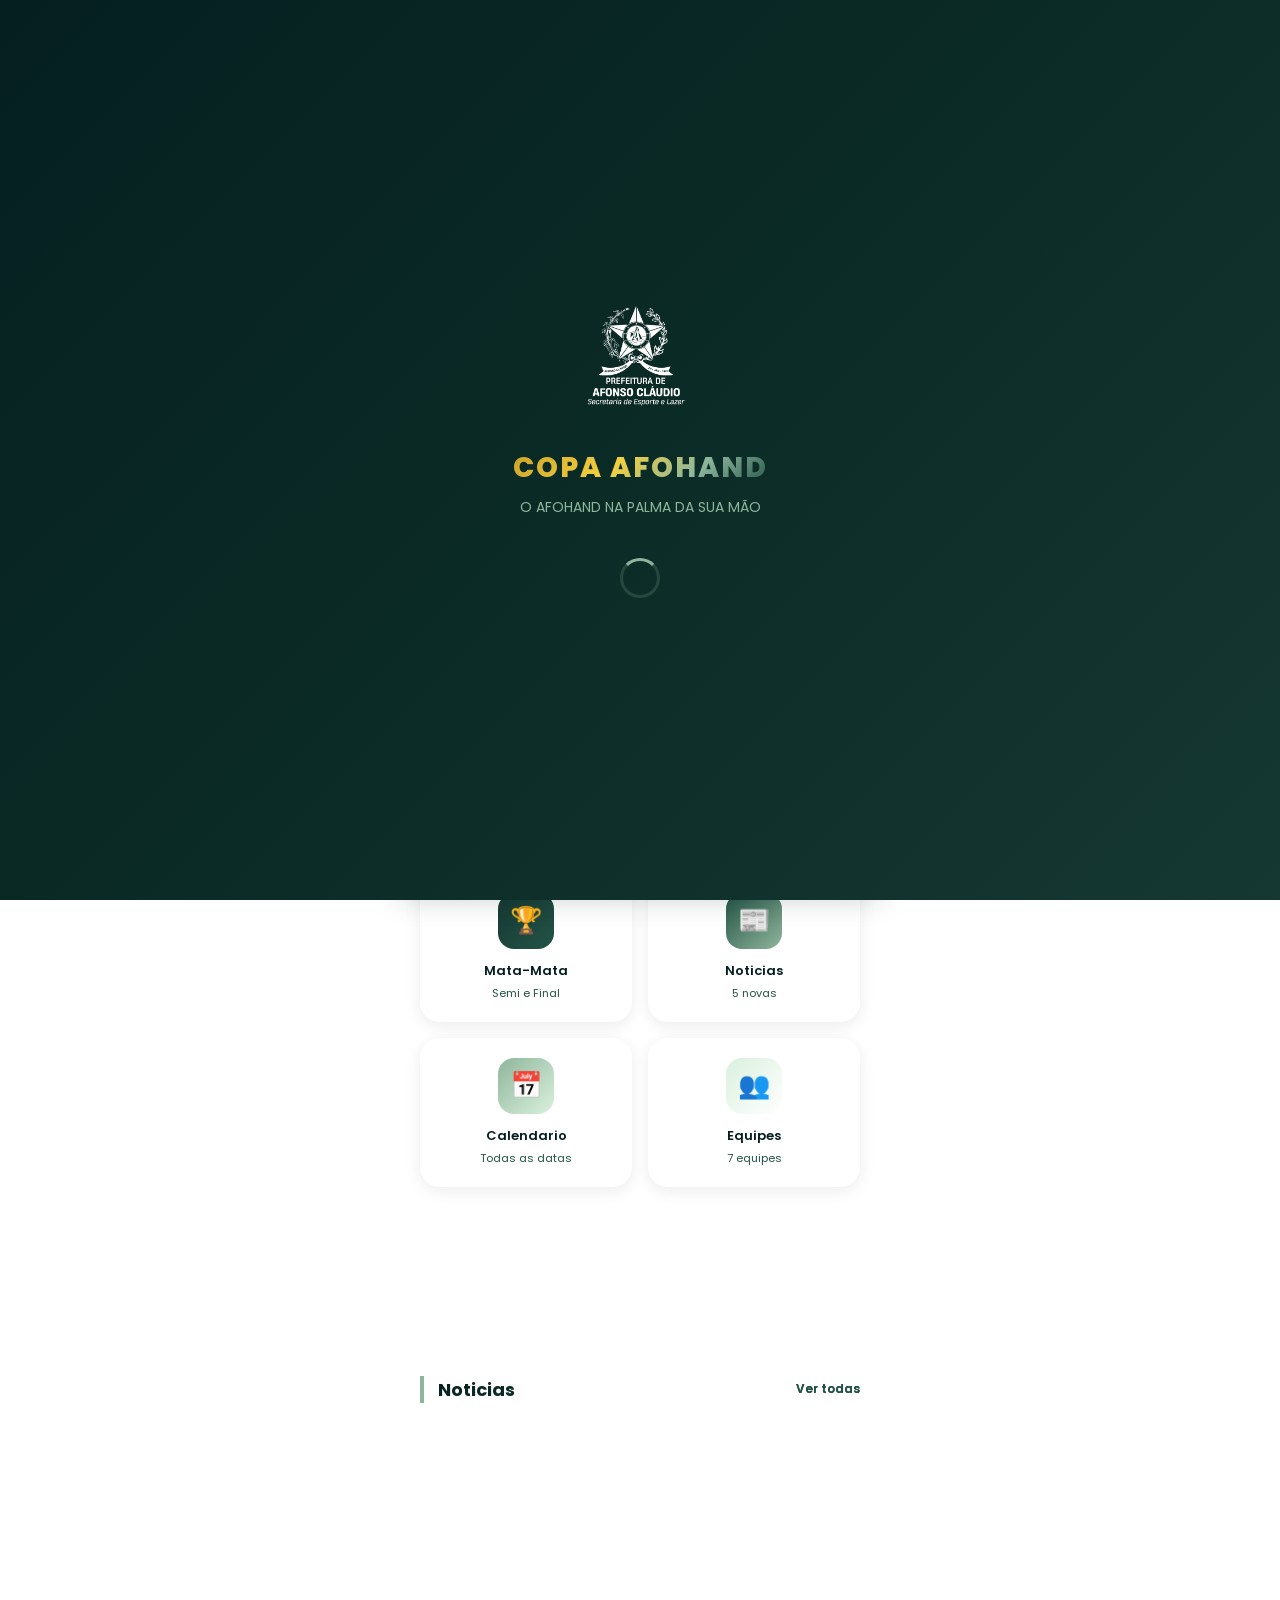
==== index.html @ 13b61159 "feat: elenco real do ACV Vila Velha (masc + fem) na votação de Destaque da Galera Masculino: 14 atle" ====
﻿<!DOCTYPE html>
<html lang="pt-BR">
<head>
<meta charset="UTF-8">
<meta name="viewport" content="width=device-width, initial-scale=1.0, maximum-scale=1.0, user-scalable=no">
<meta name="theme-color" content="#051F20">
<link rel="apple-touch-icon" href="apple-touch-icon.png">
<link rel="manifest" href="manifest.json">
<meta name="apple-mobile-web-app-capable" content="yes">
<meta name="apple-mobile-web-app-status-bar-style" content="black-translucent">
<title>COPA AFOHAND - Torneio de Handebol</title>
<style>
@import url('https://fonts.googleapis.com/css2?family=Poppins:wght@300;400;500;600;700;800&display=swap');
* { margin: 0; padding: 0; box-sizing: border-box; -webkit-tap-highlight-color: transparent; }
:root {
--primary: #051F20;
--primary-light: #0B2B26;
--secondary: #163832;
--accent: #235347;
--accent-light: #8EB69B;
--bg: #DAF1DE;
--card-bg: #ffffff;
--text: #051F20;
--text-light: #235347;
--text-muted: #8EB69B;
--success: #235347;
--danger: #8B0000;
--shadow: 0 8px 32px rgba(5, 31, 32, 0.15);
--shadow-sm: 0 4px 16px rgba(5, 31, 32, 0.08);
--shadow-glow: 0 0 40px rgba(142, 182, 155, 0.3);
}
body { font-family: 'Poppins', sans-serif; background: linear-gradient(160deg, #b8e4c4 0%, #DAF1DE 40%, #c8ead4 70%, #a8d8b8 100%); background-attachment: fixed; color: var(--text); overflow-x: hidden; min-height: 100vh; padding-bottom: 90px; }
.splash-screen { position: fixed; top: 0; left: 0; right: 0; bottom: 0; background: linear-gradient(135deg, var(--primary) 0%, var(--primary-light) 50%, var(--secondary) 100%); z-index: 9999; display: flex; flex-direction: column; align-items: center; justify-content: center; transition: opacity 0.6s ease, transform 0.6s ease; }
.splash-screen.hidden { opacity: 0; transform: scale(1.1); pointer-events: none; }
.splash-logo { width: 120px; height: 120px; background: var(--bg); border-radius: 32px; display: flex; align-items: center; justify-content: center; box-shadow: 0 20px 60px rgba(0,0,0,0.4), var(--shadow-glow); }
.splash-logo svg { width: 70px; height: 70px; }
@keyframes splashPulse { 0%, 100% { transform: scale(1); } 50% { transform: scale(1.05); } }
.splash-title { color: var(--bg); font-size: 28px; font-weight: 800; margin-top: 24px; letter-spacing: 2px; animation: fadeInUp 0.8s ease forwards; }
.splash-subtitle { color: var(--accent-light); font-size: 14px; margin-top: 8px; animation: fadeInUp 0.8s ease 0.2s forwards; opacity: 0; }
.splash-loader { width: 40px; height: 40px; border: 3px solid rgba(142,182,155,0.2); border-top-color: var(--accent-light); border-radius: 50%; margin-top: 40px; animation: spin 0.8s linear infinite; }
@keyframes spin { to { transform: rotate(360deg); } }
@keyframes fadeInUp { from { opacity: 0; transform: translateY(20px); } to { opacity: 1; transform: translateY(0); } }
.header { background: linear-gradient(135deg, var(--primary) 0%, var(--primary-light) 50%, var(--secondary) 100%); padding: 20px 20px 30px; border-radius: 0 0 30px 30px; position: relative; overflow: hidden; }
.header::before { content: ''; position: absolute; top: -50%; right: -20%; width: 200px; height: 200px; background: rgba(142,182,155,0.05); border-radius: 50%; }
.header::after { content: ''; position: absolute; bottom: -30px; left: -30px; width: 150px; height: 150px; background: rgba(142,182,155,0.03); border-radius: 50%; }
.header-top { display: flex; justify-content: space-between; align-items: center; margin-bottom: 20px; }
.menu-btn { width: 40px; height: 40px; background: rgba(142,182,155,0.1); border-radius: 12px; display: flex; flex-direction: column; align-items: center; justify-content: center; gap: 5px; border: none; cursor: pointer; }
.menu-btn span { width: 18px; height: 2px; background: var(--bg); border-radius: 2px; transition: all 0.3s ease; }
.menu-btn.active span:nth-child(1) { transform: rotate(45deg) translate(5px, 5px); }
.menu-btn.active span:nth-child(2) { opacity: 0; }
.menu-btn.active span:nth-child(3) { transform: rotate(-45deg) translate(5px, -5px); }
.header-title { color: var(--bg); font-size: 22px; font-weight: 700; }
.header-subtitle { color: var(--accent-light); font-size: 12px; margin-top: 2px; }
.side-menu { position: fixed; top: 0; left: -100%; width: 80%; max-width: 320px; height: 100vh; background: var(--bg); z-index: 1000; transition: left 0.4s cubic-bezier(0.4,0,0.2,1); box-shadow: 4px 0 30px rgba(5,31,32,0.2); display: flex; flex-direction: column; }
.side-menu.open { left: 0; }
.side-menu-overlay { position: fixed; top: 0; left: 0; right: 0; bottom: 0; background: rgba(5,31,32,0.6); z-index: 999; opacity: 0; pointer-events: none; transition: opacity 0.3s ease; }
.side-menu-overlay.open { opacity: 1; pointer-events: all; }
.side-menu-header { background: linear-gradient(135deg, var(--primary), var(--primary-light), var(--secondary)); padding: 40px 24px 24px; color: var(--bg); text-align: center; }
.side-menu-title { font-size: 22px; font-weight: 800; letter-spacing: 2px; }
.side-menu-subtitle { font-size: 13px; color: var(--accent-light); margin-top: 4px; }
.side-menu-nav { padding: 20px 0; flex: 1; }
.side-menu-item { display: flex; align-items: center; gap: 16px; padding: 16px 24px; color: var(--text); text-decoration: none; font-size: 15px; font-weight: 500; transition: all 0.2s ease; border-left: 3px solid transparent; }
.side-menu-item:hover, .side-menu-item.active { background: rgba(35,83,71,0.08); border-left-color: var(--accent); color: var(--primary); }
.side-menu-item svg { width: 22px; height: 22px; opacity: 0.6; }
.side-menu-item:hover svg, .side-menu-item.active svg { opacity: 1; }
.content { padding: 20px; }
.section-title { font-size: 18px; font-weight: 700; margin-bottom: 16px; display: flex; align-items: center; justify-content: space-between; color: var(--primary); }
.section-title a { font-size: 12px; color: var(--accent); text-decoration: none; font-weight: 600; }
.cards-grid { display: grid; grid-template-columns: repeat(2, 1fr); gap: 16px; margin-bottom: 24px; }
.card-item { background: var(--card-bg); border-radius: 20px; padding: 20px 16px; text-align: center; box-shadow: var(--shadow-sm); transition: all 0.3s ease; cursor: pointer; position: relative; overflow: hidden; }
.card-item::after { content: ''; position: absolute; top: 0; left: 0; right: 0; bottom: 0; background: radial-gradient(circle at center, rgba(35,83,71,0.06) 0%, transparent 70%); opacity: 0; transition: opacity 0.3s ease; }
.card-item:hover { transform: translateY(-4px) scale(1.02); box-shadow: var(--shadow); }
.card-item:hover::after { opacity: 1; }
.card-item:active { transform: scale(0.96); }
.card-icon { width: 56px; height: 56px; border-radius: 16px; display: flex; align-items: center; justify-content: center; margin: 0 auto 12px; font-size: 26px; transition: transform 0.3s ease; }
.card-item:hover .card-icon { transform: scale(1.1) rotate(-5deg); }
.card-icon.dark1 { background: linear-gradient(135deg, #051F20, #0B2B26); color: var(--bg); }
.card-icon.dark2 { background: linear-gradient(135deg, #0B2B26, #163832); color: var(--bg); }
.card-icon.dark3 { background: linear-gradient(135deg, #163832, #235347); color: var(--bg); }
.card-icon.light1 { background: linear-gradient(135deg, #235347, #8EB69B); color: var(--primary); }
.card-icon.light2 { background: linear-gradient(135deg, #8EB69B, #DAF1DE); color: var(--primary); }
.card-icon.light3 { background: linear-gradient(135deg, #DAF1DE, #ffffff); color: var(--primary); }
.card-title { font-size: 13px; font-weight: 600; color: var(--text); }
.card-count { font-size: 11px; color: var(--text-light); margin-top: 4px; }
.live-match-card { background: linear-gradient(135deg, var(--primary) 0%, var(--primary-light) 50%, var(--secondary) 100%); border-radius: 24px; padding: 24px; color: var(--bg); margin-bottom: 24px; position: relative; overflow: hidden; box-shadow: 0 12px 40px rgba(5,31,32,0.3), var(--shadow-glow); animation: slideInUp 0.6s ease forwards; }
.live-match-card::before { content: ''; position: absolute; top: -30px; right: -30px; width: 120px; height: 120px; background: rgba(142,182,155,0.08); border-radius: 50%; }
.live-badge { display: inline-flex; align-items: center; gap: 6px; background: linear-gradient(135deg, #8B0000, #C62828); padding: 4px 12px; border-radius: 20px; font-size: 11px; font-weight: 700; margin-bottom: 16px; box-shadow: 0 4px 16px rgba(139,0,0,0.4); letter-spacing:.5px; }
.live-dot { width: 6px; height: 6px; background: var(--bg); border-radius: 50%; animation: pulse 1.5s ease infinite; }
@keyframes pulse { 0%, 100% { opacity: 1; transform: scale(1); } 50% { opacity: 0.5; transform: scale(1.2); } }
.match-teams { display: flex; align-items: center; justify-content: space-between; margin-bottom: 16px; }
.team { display: flex; flex-direction: column; align-items: center; gap: 8px; }
.team-logo { width: 48px; height: 48px; border-radius: 50%; background: var(--bg); display: flex; align-items: center; justify-content: center; font-size: 20px; box-shadow: 0 4px 12px rgba(0,0,0,0.3); }
.team-name { font-size: 13px; font-weight: 600; text-align: center; }
.match-score { font-size: 36px; font-weight: 800; letter-spacing: 4px; }
.match-info { display: flex; justify-content: space-between; align-items: center; font-size: 12px; color: var(--accent-light); }
.teams-list { background: var(--card-bg); border-radius: 24px; padding: 20px; box-shadow: var(--shadow-sm); margin-bottom: 24px; }
.team-row { display: flex; align-items: center; gap: 14px; padding: 14px 0; border-bottom: 1px solid rgba(5,31,32,0.06); transition: all 0.2s ease; cursor: pointer; }
.team-row:last-child { border-bottom: none; }
.team-row:hover { transform: translateX(4px); }
.team-row-avatar { width: 44px; height: 44px; border-radius: 14px; display: flex; align-items: center; justify-content: center; font-size: 18px; flex-shrink: 0; }
.team-row-info { flex: 1; }
.team-row-name { font-size: 14px; font-weight: 600; }
.team-row-meta { font-size: 12px; color: var(--text-light); margin-top: 2px; }
.team-row-stats { text-align: right; }
.team-row-points { font-size: 16px; font-weight: 700; color: var(--primary); }
.team-row-rank { font-size: 11px; color: var(--text-light); }
.rank-badge { width: 28px; height: 28px; border-radius: 50%; display: flex; align-items: center; justify-content: center; font-size: 12px; font-weight: 700; flex-shrink: 0; }
.rank-badge.gold { background: linear-gradient(135deg, #C9A227, #D4AF37); color: #3d2f00; }
.rank-badge.silver { background: linear-gradient(135deg, #B0B0B0, #C0C0C0); color: #3a3a3a; }
.rank-badge.bronze { background: linear-gradient(135deg, #A0522D, #CD7F32); color: white; }
.rank-badge.normal { background: var(--bg); color: var(--text-light); }
.bottom-nav { position: fixed; bottom: 0; left: 0; right: 0; background: linear-gradient(135deg, var(--primary), var(--primary-light)); padding: 8px 20px 20px; border-radius: 30px 30px 0 0; display: flex; justify-content: space-around; align-items: center; z-index: 100; box-shadow: 0 -4px 30px rgba(5,31,32,0.25); }
.nav-item { display: flex; flex-direction: column; align-items: center; gap: 4px; color: var(--accent-light); text-decoration: none; font-size: 10px; font-weight: 500; transition: all 0.3s ease; padding: 8px 12px; border-radius: 12px; position: relative; }
.nav-item.active { color: var(--bg); }
.nav-item.active::before { content: ''; position: absolute; top: -2px; width: 20px; height: 3px; background: var(--accent-light); border-radius: 3px; }
.nav-item svg { width: 24px; height: 24px; transition: transform 0.3s ease; }
.nav-item:hover svg { transform: translateY(-2px); }
.nav-fab { width: 56px; height: 56px; background: linear-gradient(135deg, var(--accent-light), var(--accent)); border-radius: 50%; display: flex; align-items: center; justify-content: center; box-shadow: 0 8px 24px rgba(142,182,155,0.5); margin-top: -30px; transition: all 0.3s ease; cursor: pointer; border: 4px solid var(--primary); }
.nav-fab:hover { transform: scale(1.1); }
.nav-fab:active { transform: scale(0.9); }
.nav-fab svg { width: 24px; height: 24px; }
.page { display: none; animation: fadeIn 0.4s ease; }
.page.active { display: block; }
@keyframes fadeIn { from { opacity: 0; transform: translateY(10px); } to { opacity: 1; transform: translateY(0); } }
@keyframes slideInUp { from { opacity: 0; transform: translateY(30px); } to { opacity: 1; transform: translateY(0); } }
.game-card { background: var(--card-bg); border-radius: 20px; padding: 20px; margin-bottom: 16px; box-shadow: var(--shadow-sm); transition: all 0.3s ease; cursor: pointer; border-left: 4px solid var(--accent); }
.game-card:hover { transform: translateX(4px); box-shadow: var(--shadow); }
.game-card-header { display: flex; justify-content: space-between; align-items: center; margin-bottom: 12px; }
.game-status { padding: 4px 12px; border-radius: 20px; font-size: 11px; font-weight: 600; }
.game-status.live { background: #fee2e2; color: var(--danger); }
.game-status.upcoming { background: #d1fae5; color: var(--accent); }
.game-status.finished { background: #d1fae5; color: var(--success); }
.game-teams-row { display: flex; align-items: center; justify-content: space-between; gap: 12px; }
.game-team { display: flex; align-items: center; gap: 10px; flex: 1; }
.game-team-logo { width: 36px; height: 36px; border-radius: 10px; display: flex; align-items: center; justify-content: center; font-size: 16px; background: var(--bg); }
.game-team-name { font-size: 13px; font-weight: 600; }
.game-score-display { font-size: 20px; font-weight: 800; color: var(--primary); min-width: 60px; text-align: center; }
.game-time { font-size: 12px; color: var(--text-light); margin-top: 12px; text-align: center; }
.class-table { background: var(--card-bg); border-radius: 24px; overflow: hidden; box-shadow: var(--shadow-sm); }
.class-header { display: grid; grid-template-columns: 40px 1fr 40px 40px 40px 50px; padding: 16px 20px; background: linear-gradient(135deg, var(--primary), var(--secondary)); color: var(--bg); font-size: 12px; font-weight: 600; text-align: center; }
.class-row { display: grid; grid-template-columns: 40px 1fr 40px 40px 40px 50px; padding: 14px 20px; align-items: center; border-bottom: 1px solid rgba(255,255,255,0.5); transition: all 0.2s ease; cursor: pointer; background: rgba(255,255,255,0.45); }
.class-row:hover { background: rgba(35,83,71,0.04); }
.class-row:last-child { border-bottom: none; }
.class-row > div { text-align: center; font-size: 13px; }
.class-row > div:nth-child(2) { text-align: left; }
.class-team-name { display: flex; align-items: center; gap: 10px; }
.class-team-avatar { width: 32px; height: 32px; border-radius: 8px; display: flex; align-items: center; justify-content: center; font-size: 14px; }
.class-points { font-weight: 700; color: var(--primary); }
.knockout-round { margin-bottom: 24px; }
.knockout-title { font-size: 14px; font-weight: 700; color: var(--primary); margin-bottom: 12px; padding-left: 8px; border-left: 3px solid var(--accent-light); }
.knockout-match { background: var(--card-bg); border-radius: 16px; padding: 16px; margin-bottom: 12px; box-shadow: var(--shadow-sm); position: relative; overflow: hidden; }
.knockout-match::after { content: ''; position: absolute; right: 0; top: 0; bottom: 0; width: 4px; background: linear-gradient(180deg, var(--accent-light), var(--accent)); }
.knockout-team { display: flex; align-items: center; justify-content: space-between; padding: 8px 0; }
.knockout-team-info { display: flex; align-items: center; gap: 10px; }
.knockout-team-avatar { width: 30px; height: 30px; border-radius: 8px; display: flex; align-items: center; justify-content: center; font-size: 14px; background: var(--bg); }
.knockout-team-name { font-size: 13px; font-weight: 600; }
.knockout-score { font-size: 16px; font-weight: 700; color: var(--primary); }
.knockout-winner .knockout-team-name { color: var(--primary); }
.knockout-winner .knockout-score { color: var(--success); }
.team-logo img, .game-team-logo img, .class-team-avatar img, .knockout-team-avatar img { width: 100%; height: 100%; object-fit: cover; border-radius: inherit; }
.knockout-divider { height: 1px; background: rgba(5,31,32,0.08); margin: 4px 0; }
.more-grid { display: grid; grid-template-columns: repeat(2, 1fr); gap: 16px; }
.more-card { background: rgba(255,255,255,0.65); backdrop-filter: blur(14px); -webkit-backdrop-filter: blur(14px); border: 1px solid rgba(255,255,255,0.85); border-radius: 20px; padding: 24px 16px; text-align: center; box-shadow: 0 6px 24px rgba(5,31,32,0.08); transition: all 0.3s ease; cursor: pointer; }
.more-card:hover { transform: translateY(-4px); box-shadow: var(--shadow); }
.more-card-icon { width: 60px; height: 60px; border-radius: 18px; display: flex; align-items: center; justify-content: center; margin: 0 auto 14px; font-size: 28px; transition: transform 0.3s ease; }
.more-card:hover .more-card-icon { transform: scale(1.1) rotate(5deg); }
.more-card-title { font-size: 14px; font-weight: 600; }
.more-card-desc { font-size: 11px; color: var(--text-light); margin-top: 4px; }
.stats-bar { display: flex; gap: 12px; margin-bottom: 24px; overflow-x: auto; padding-bottom: 4px; scrollbar-width: none; }
.stats-bar::-webkit-scrollbar { display: none; }
.stat-pill { background: var(--card-bg); border-radius: 16px; padding: 12px 20px; min-width: 120px; box-shadow: var(--shadow-sm); text-align: center; flex-shrink: 0; transition: all 0.3s ease; }
.stat-pill:hover { transform: translateY(-2px); box-shadow: var(--shadow); }
.stat-value { font-size: 22px; font-weight: 800; color: var(--primary); }
.stat-label { font-size: 11px; color: var(--text-light); margin-top: 2px; }
.animate-in { animation: slideInUp 0.5s ease forwards; }
.delay-1 { animation-delay: 0.1s; }
.delay-2 { animation-delay: 0.2s; }
.delay-3 { animation-delay: 0.3s; }
.toast { position: fixed; bottom: 100px; left: 50%; transform: translateX(-50%) translateY(100px); background: var(--primary); color: var(--bg); padding: 12px 24px; border-radius: 12px; font-size: 13px; font-weight: 500; z-index: 2000; opacity: 0; transition: all 0.4s cubic-bezier(0.4,0,0.2,1); box-shadow: 0 8px 24px rgba(5,31,32,0.3); }
.toast.show { transform: translateX(-50%) translateY(0); opacity: 1; }

/* NEWS CAROUSEL */
.news-carousel { position: relative; margin-bottom: 24px; overflow: hidden; }
.news-track { display: flex; transition: transform 0.4s ease; }
.news-slide { min-width: 100%; padding: 0 4px; }
.news-card { background: var(--card-bg); border-radius: 20px; overflow: hidden; box-shadow: var(--shadow-sm); transition: all 0.3s ease; cursor: pointer; }
.news-card:hover { transform: translateY(-4px); box-shadow: var(--shadow); }
.news-image { width: 100%; height: 160px; background: linear-gradient(135deg, var(--primary), var(--secondary)); display: flex; align-items: center; justify-content: center; font-size: 48px; position: relative; }
.news-image::after { content: ''; position: absolute; top: 0; left: 0; right: 0; bottom: 0; background: linear-gradient(180deg, transparent 50%, rgba(5,31,32,0.6) 100%); }
.news-badge { position: absolute; top: 12px; left: 12px; background: rgba(139,0,0,0.9); color: var(--bg); padding: 4px 10px; border-radius: 12px; font-size: 10px; font-weight: 600; z-index: 1; }
.news-content { padding: 16px; }
.news-title { font-size: 15px; font-weight: 700; color: var(--text); margin-bottom: 6px; line-height: 1.3; }
.news-excerpt { font-size: 12px; color: var(--text-light); line-height: 1.5; margin-bottom: 10px; }
.news-meta { display: flex; align-items: center; gap: 12px; font-size: 11px; color: var(--text-muted); }
.news-dots { display: flex; justify-content: center; gap: 8px; margin-top: 16px; }
.news-dot { width: 8px; height: 8px; border-radius: 50%; background: var(--text-muted); opacity: 0.4; transition: all 0.3s ease; cursor: pointer; }
.news-dot.active { opacity: 1; background: var(--accent); transform: scale(1.2); }

/* REGULATION BUTTON */
.regulation-btn {
    display: flex;
    align-items: center;
    justify-content: center;
    gap: 10px;
    background: linear-gradient(135deg, var(--primary), var(--secondary));
    color: var(--bg);
    border: none;
    border-radius: 16px;
    padding: 16px 24px;
    font-family: 'Poppins', sans-serif;
    font-size: 14px;
    font-weight: 600;
    cursor: pointer;
    width: 100%;
    margin-bottom: 24px;
    box-shadow: var(--shadow);
    transition: all 0.3s ease;
}
.regulation-btn:hover {
    transform: translateY(-2px);
    box-shadow: var(--shadow-glow);
}
.regulation-btn:active { transform: scale(0.98); }
.regulation-btn svg { width: 20px; height: 20px; }

/* REGULATION MODAL */
.regulation-modal {
    position: fixed;
    top: 0; left: 0; right: 0; bottom: 0;
    background: rgba(5,31,32,0.7);
    z-index: 3000;
    opacity: 0;
    pointer-events: none;
    transition: opacity 0.3s ease;
    display: flex;
    align-items: flex-end;
    justify-content: center;
}
.regulation-modal.open { opacity: 1; pointer-events: all; }
.regulation-content {
    background: var(--bg);
    border-radius: 30px 30px 0 0;
    width: 100%;
    max-height: 85vh;
    overflow-y: auto;
    padding: 24px;
    transform: translateY(100%);
    transition: transform 0.4s cubic-bezier(0.4,0,0.2,1);
}
.regulation-modal.open .regulation-content { transform: translateY(0); }
.regulation-header {
    display: flex;
    align-items: center;
    justify-content: space-between;
    margin-bottom: 20px;
}
.regulation-header h2 {
    font-size: 20px;
    font-weight: 700;
    color: var(--primary);
}
.regulation-close {
    width: 36px; height: 36px;
    border-radius: 50%;
    background: var(--card-bg);
    border: none;
    display: flex;
    align-items: center;
    justify-content: center;
    cursor: pointer;
    box-shadow: var(--shadow-sm);
}
.regulation-close svg { width: 18px; height: 18px; }
.regulation-text {
    font-size: 14px;
    line-height: 1.8;
    color: var(--text);
}
.regulation-text h3 {
    font-size: 16px;
    font-weight: 700;
    color: var(--primary);
    margin: 20px 0 10px;
}
.regulation-text p { margin-bottom: 12px; }
.regulation-text ul { margin-left: 20px; margin-bottom: 12px; }
.regulation-text li { margin-bottom: 6px; }

@media (min-width: 480px) { body { max-width: 480px; margin: 0 auto; } .bottom-nav { max-width: 480px; left: 50%; transform: translateX(-50%); } .side-menu { max-width: 360px; } }

/* ===== MELHORIAS VISUAIS v2 ===== */

/* Stat pills com gradiente suave */
.stat-pill {
    background: linear-gradient(135deg, #ffffff 0%, #f0faf5 100%);
    border: 1.5px solid rgba(35,83,71,0.08);
}

/* Section title com barra lateral colorida */
.section-title {
    padding-left: 14px;
    border-left: 4px solid var(--accent-light);
}

/* Live match card com glow pulsante */
@keyframes liveGlow {
    0%, 100% { box-shadow: 0 12px 40px rgba(5,31,32,0.3), var(--shadow-glow), 0 0 0 0 rgba(139,0,0,0.35); }
    50%       { box-shadow: 0 12px 40px rgba(5,31,32,0.3), var(--shadow-glow), 0 0 0 12px rgba(139,0,0,0); }
}
.live-match-card { animation: slideInUp 0.6s ease forwards, liveGlow 2.5s ease 0.7s infinite; }

/* ── TRANSMISSÃO AO VIVO (YouTube) ── */
.yt-live-banner { display:flex; align-items:center; gap:14px; border-radius:20px; padding:16px 18px; margin-bottom:24px; cursor:pointer; background:linear-gradient(135deg,#1c1c1c,#33110d); color:#fff; box-shadow:0 10px 30px rgba(0,0,0,0.25); position:relative; overflow:hidden; animation: slideInUp 0.6s ease forwards; }
.yt-live-banner.on { background:linear-gradient(135deg,#8a0000,#CC0000); box-shadow:0 10px 34px rgba(204,0,0,0.45); }
.yt-live-icon { width:46px; height:46px; border-radius:14px; background:#FF0000; display:flex; align-items:center; justify-content:center; flex-shrink:0; font-size:20px; }
.yt-live-title { font-weight:800; font-size:15px; letter-spacing:.3px; }
.yt-live-sub { font-size:12px; opacity:.88; margin-top:2px; }
.yt-live-dot { width:10px; height:10px; border-radius:50%; background:#fff; margin-left:auto; flex-shrink:0; animation:pulse 1.2s infinite; }

/* Game card ao vivo com borda e sombra vermelha */
.game-card.is-live {
    border-left-color: var(--danger);
    box-shadow: var(--shadow-sm), -4px 0 18px rgba(139,0,0,0.22);
}

/* Nav item active melhorado — fundo em vez de linha no topo */
.nav-item.active {
    background: rgba(142,182,155,0.18);
    border-radius: 14px;
    color: var(--bg);
}
.nav-item.active::before { display: none; }

/* FAB com animação de bounce suave */
@keyframes fabBounce {
    0%, 100% { transform: translateY(0) scale(1); }
    40%       { transform: translateY(-5px) scale(1.06); }
    65%       { transform: translateY(-1px) scale(0.98); }
}
.nav-fab { animation: fabBounce 3.5s ease-in-out infinite; }
.nav-fab:hover, .nav-fab:active { animation: none; }

/* News images com gradiente por slide */
#newsTrack .news-slide:nth-child(1) .news-image {
    background: linear-gradient(135deg, #051F20 0%, #163832 60%, #235347 100%);
}
#newsTrack .news-slide:nth-child(2) .news-image {
    background: linear-gradient(135deg, #8B0000 0%, #5a0000 50%, #3a0000 100%);
}
#newsTrack .news-slide:nth-child(3) .news-image {
    background: linear-gradient(135deg, #235347 0%, #163832 60%, #051F20 100%);
}

/* Card hover com topo colorido */
.card-item::before {
    content: '';
    position: absolute;
    top: 0; left: 0; right: 0;
    height: 3px;
    background: linear-gradient(90deg, var(--accent), var(--accent-light));
    border-radius: 20px 20px 0 0;
    opacity: 0;
    transition: opacity 0.3s ease;
}
.card-item:hover::before { opacity: 1; }

/* More cards com borda */
.more-card { border: 1.5px solid rgba(35,83,71,0.06); }
.more-card:hover { border-color: rgba(35,83,71,0.22); }

/* Tabela de classificação - zebra e destaque líder */
.class-row:nth-child(even) { background: rgba(35,83,71,0.025); }
.class-table .class-row:first-child .class-points {
    color: #B8860B;
    font-size: 15px;
    font-weight: 800;
}

/* Knockout - linha divisória com gradiente */
.knockout-divider {
    background: linear-gradient(90deg, transparent, rgba(35,83,71,0.15), transparent);
}

/* Header logo centrado */
.header-logo-row {
    display: flex;
    justify-content: center;
    align-items: center;
    margin-bottom: 10px;
    gap: 12px;
}
.header-logo-img {
    width: 44px;
    height: 44px;
    border-radius: 12px;
    object-fit: contain;
    background: rgba(218,241,222,0.15);
    border: 1px solid rgba(142,182,155,0.25);
    padding: 4px;
}
.header-badge {
    display: inline-flex;
    align-items: center;
    gap: 6px;
    background: rgba(142,182,155,0.12);
    border: 1px solid rgba(142,182,155,0.22);
    border-radius: 100px;
    padding: 3px 10px;
    font-size: 10px;
    color: var(--accent-light);
    font-weight: 600;
    letter-spacing: 0.8px;
}
.header-badge-dot {
    width: 5px; height: 5px;
    background: #8EB69B;
    border-radius: 50%;
    animation: pulse 1.5s ease infinite;
}

/* Game status upcoming com cor âmbar */
.game-status.upcoming {
    background: #fef9c3;
    color: #854d0e;
}

/* Score maior e mais bold */
.game-score-display { font-weight: 900; }

/* Nav label mais compacto */
.nav-item span { font-size: 9px; letter-spacing: 0.2px; font-weight: 600; }

/* ===== DESTAQUE DA GALERA COROA ===== */
.coroa-btn { display:flex; align-items:center; justify-content:center; gap:10px; background:linear-gradient(135deg,#7B5C00,#C9A227,#D4AF37,#C9A227,#7B5C00); background-size:200% auto; color:#3d2f00; border:none; border-radius:16px; padding:16px 24px; font-family:'Poppins',sans-serif; font-size:14px; font-weight:700; cursor:pointer; width:100%; margin-bottom:16px; box-shadow:0 8px 24px rgba(184,134,11,0.35); transition:all .3s; letter-spacing:.5px; animation:coroa-shine 3s linear infinite; }
@keyframes coroa-shine { 0%{background-position:0% center} 100%{background-position:200% center} }
.coroa-btn:hover { transform:translateY(-2px); box-shadow:0 12px 32px rgba(184,134,11,0.5); }
.coroa-btn:active { transform:scale(0.98); }
.vote-tab-bar { display:flex; background:rgba(5,31,32,0.08); border-radius:14px; padding:4px; margin-bottom:20px; gap:4px; }
.vote-tab { flex:1; border:none; border-radius:10px; padding:10px; font-family:'Poppins',sans-serif; font-size:13px; font-weight:600; cursor:pointer; transition:all .2s; background:transparent; color:var(--text-light); }
.vote-tab.active { background:var(--primary); color:var(--bg); }
.vote-tab-content { display:none; }
.vote-tab-content.active { display:block; }
.vote-naipe-bar { display:flex; background:rgba(5,31,32,0.08); border-radius:12px; padding:4px; margin-bottom:14px; gap:4px; }
.vote-naipe-btn { flex:1; border:none; border-radius:8px; padding:9px; font-family:'Poppins',sans-serif; font-size:12px; font-weight:600; cursor:pointer; transition:all .2s; background:transparent; color:var(--text-light); }
.vote-naipe-btn.active-masc { background:var(--primary); color:var(--bg); }
.vote-naipe-btn.active-fem { background:#8B0000; color:var(--bg); }
.vote-select { width:100%; border:2px solid rgba(5,31,32,0.12); border-radius:14px; padding:14px 16px; font-family:'Poppins',sans-serif; font-size:14px; margin-bottom:14px; outline:none; background:var(--card-bg); cursor:pointer; -webkit-appearance:none; appearance:none; background-image:url("data:image/svg+xml,%3Csvg xmlns='http://www.w3.org/2000/svg' width='12' height='12' viewBox='0 0 12 12'%3E%3Cpath fill='%23235347' d='M6 8L1 3h10z'/%3E%3C/svg%3E"); background-repeat:no-repeat; background-position:right 16px center; }
.vote-select:focus { border-color:var(--accent); }
.vote-athletes-list { max-height:240px; overflow-y:auto; margin-bottom:14px; border-radius:14px; background:rgba(5,31,32,0.03); padding:8px; }
.vote-athlete-item { display:flex; align-items:center; gap:12px; padding:11px 12px; border-radius:12px; border:2px solid transparent; background:var(--card-bg); margin-bottom:6px; cursor:pointer; transition:all .2s; box-shadow:0 2px 8px rgba(5,31,32,0.06); }
.vote-athlete-item:last-child { margin-bottom:0; }
.vote-athlete-item.selected { border-color:var(--accent); background:rgba(35,83,71,0.08); }
.vote-athlete-item:active { transform:scale(0.98); }
.vote-athlete-num { width:34px; height:34px; border-radius:9px; background:var(--primary); color:var(--bg); display:flex; align-items:center; justify-content:center; font-size:13px; font-weight:700; flex-shrink:0; }
.vote-athlete-item.selected .vote-athlete-num { background:var(--accent); }
.vote-athlete-name { flex:1; font-size:13px; font-weight:600; }
.vote-check { width:20px; height:20px; border-radius:50%; background:var(--accent); display:none; align-items:center; justify-content:center; }
.vote-athlete-item.selected .vote-check { display:flex; }
.vote-input { width:100%; border:2px solid rgba(5,31,32,0.12); border-radius:14px; padding:13px 16px; font-family:'Poppins',sans-serif; font-size:14px; margin-bottom:10px; outline:none; transition:border .2s; background:var(--card-bg); color:var(--text); }
.vote-input:focus { border-color:var(--accent); }
.vote-counter { text-align:center; font-size:12px; color:var(--text-light); margin-bottom:14px; background:rgba(5,31,32,0.04); border-radius:10px; padding:8px; }
.vote-counter strong { color:var(--primary); }
.vote-submit-btn { width:100%; background:linear-gradient(135deg,#7B5C00,#C9A227,#D4AF37); color:#3d2f00; border:none; border-radius:14px; padding:15px; font-family:'Poppins',sans-serif; font-size:15px; font-weight:700; cursor:pointer; transition:all .3s; box-shadow:0 6px 20px rgba(184,134,11,0.3); letter-spacing:.3px; }
.vote-submit-btn:hover:not(:disabled) { transform:translateY(-2px); }
.vote-submit-btn:disabled { opacity:0.45; cursor:not-allowed; }
.ranking-item { display:flex; align-items:center; gap:12px; padding:12px 14px; background:var(--card-bg); border-radius:14px; margin-bottom:8px; box-shadow:0 2px 8px rgba(5,31,32,0.07); }
.ranking-pos { width:28px; height:28px; border-radius:50%; display:flex; align-items:center; justify-content:center; font-size:12px; font-weight:700; flex-shrink:0; }
.ranking-info { flex:1; min-width:0; }
.ranking-name { font-size:13px; font-weight:700; white-space:nowrap; overflow:hidden; text-overflow:ellipsis; }
.ranking-team { font-size:11px; color:var(--text-light); }
.ranking-votes { font-size:17px; font-weight:800; color:var(--primary); }
.ranking-loading { text-align:center; padding:20px; color:var(--text-light); font-size:13px; }
/* ── Share button on game cards ── */
.game-share-row { display:flex; justify-content:flex-end; margin-top:10px; padding-top:10px; border-top:1px solid rgba(5,31,32,0.07); }
.game-share-btn { display:flex; align-items:center; gap:6px; background:#25D366; color:#fff; border:none; border-radius:20px; padding:6px 14px; font-size:12px; font-weight:700; cursor:pointer; transition:all 0.2s; }
.game-share-btn:active { transform:scale(0.95); opacity:.85; }
.game-share-btn svg { width:16px; height:16px; }

/* ── Onboarding overlay ── */
#onboarding { position:fixed; inset:0; background:linear-gradient(160deg,var(--primary) 0%,var(--primary-light) 50%,var(--secondary) 100%); z-index:2000; display:flex; flex-direction:column; align-items:center; justify-content:flex-start; padding:48px 24px 32px; overflow-y:auto; }
.onboarding-logo { width:80px; height:80px; border-radius:24px; background:rgba(255,255,255,0.12); display:flex; align-items:center; justify-content:center; font-size:40px; margin-bottom:20px; }
.onboarding-title { font-size:26px; font-weight:900; color:#fff; letter-spacing:1px; text-align:center; margin-bottom:6px; }
.onboarding-sub { font-size:14px; color:var(--accent-light); text-align:center; margin-bottom:32px; line-height:1.5; }
.onboarding-teams { display:grid; grid-template-columns:1fr 1fr; gap:12px; width:100%; max-width:340px; }
.onboarding-team-btn { background:rgba(255,255,255,0.1); border:2px solid rgba(255,255,255,0.18); border-radius:16px; padding:16px 12px; display:flex; flex-direction:column; align-items:center; gap:8px; cursor:pointer; transition:all 0.2s; }
.onboarding-team-btn:active { transform:scale(0.96); }
.onboarding-team-btn.selected { background:rgba(255,255,255,0.22); border-color:#fff; }
.onboarding-team-logo { width:52px; height:52px; border-radius:14px; object-fit:cover; background:rgba(255,255,255,0.15); display:flex; align-items:center; justify-content:center; font-size:26px; }
.onboarding-team-logo img { width:52px; height:52px; border-radius:14px; object-fit:cover; }
.onboarding-team-name { font-size:13px; font-weight:700; color:#fff; text-align:center; line-height:1.3; }
.onboarding-confirm { margin-top:28px; background:#fff; color:var(--primary); border:none; border-radius:14px; padding:14px 40px; font-size:15px; font-weight:800; cursor:pointer; transition:all 0.2s; display:none; }
.onboarding-confirm:active { transform:scale(0.97); }
.onboarding-skip { margin-top:14px; background:transparent; border:none; color:rgba(255,255,255,0.5); font-size:13px; cursor:pointer; }

/* ── Meu Time banner na home ── */
#meuTimeBanner { display:none; margin:0 0 16px; background:linear-gradient(135deg,var(--primary),var(--secondary)); border-radius:16px; padding:14px 16px; display:flex; align-items:center; gap:12px; }
#meuTimeBanner.hidden { display:none!important; }
.meu-time-label { font-size:10px; font-weight:700; color:var(--accent-light); letter-spacing:1.5px; text-transform:uppercase; }
.meu-time-name { font-size:16px; font-weight:800; color:#fff; margin-top:2px; }
.meu-time-logo { width:44px; height:44px; border-radius:12px; object-fit:cover; background:rgba(255,255,255,0.15); display:flex; align-items:center; justify-content:center; font-size:22px; flex-shrink:0; }/* ── Gradient text ── */
.grad-text {
  background: linear-gradient(135deg, #C9A227 0%, #F4D03F 40%, #8EB69B 70%, #235347 100%);
  -webkit-background-clip: text;
  -webkit-text-fill-color: transparent;
  background-clip: text;
}
.grad-text-green {
  background: linear-gradient(135deg, #235347 0%, #8EB69B 50%, #DAF1DE 100%);
  -webkit-background-clip: text;
  -webkit-text-fill-color: transparent;
  background-clip: text;
}
.section-title { font-size: 18px; font-weight: 700; margin-bottom: 16px; display: flex; align-items: center; justify-content: space-between; background: linear-gradient(135deg, var(--primary) 0%, var(--accent) 100%); -webkit-background-clip: text; -webkit-text-fill-color: transparent; background-clip: text; }
.section-title a { font-size: 12px; color: var(--accent); text-decoration: none; font-weight: 600; -webkit-text-fill-color: var(--accent); }/* ── Score count-up animation ── */
@keyframes scoreCountUp { 0%{transform:scale(1.3);color:var(--success);} 100%{transform:scale(1);} }
.score-animated { display:inline-block; }
.score-animated.pop { animation: scoreCountUp 0.4s ease-out; }@keyframes shimmerLoad { 0%,100%{opacity:.5} 50%{opacity:1} }</style>
</head>
<body>
<!-- Splash Screen -->
<div class="splash-screen" id="splashScreen">
<div class="splash-logo" style="background:transparent;box-shadow:none;">
<img src="logo-prefeitura-T.jpg" alt="Prefeitura de Afonso Cláudio" style="width:220px;height:220px;object-fit:contain;">
</div>
<div class="splash-title grad-text">COPA AFOHAND</div>
<div class="splash-subtitle">O AFOHAND NA PALMA DA SUA MÃO</div>
<div class="splash-loader"></div>
</div>

<!-- Side Menu -->
<div class="side-menu-overlay" id="sideMenuOverlay" onclick="toggleMenu()"></div>
<div class="side-menu" id="sideMenu">
<div class="side-menu-header">
<div class="side-menu-title">COPA AFOHAND</div>
<div class="side-menu-subtitle">Torneio de Handebol</div>
</div>
<nav class="side-menu-nav">
<a href="#" class="side-menu-item active" onclick="showPage('home'); toggleMenu(); return false;">
<svg fill="none" stroke="currentColor" stroke-width="2" viewBox="0 0 24 24"><path d="M3 9l9-7 9 7v11a2 2 0 01-2 2H5a2 2 0 01-2-2z"/><path d="M9 22V12h6v10"/></svg>
Inicio
</a>
<a href="#" class="side-menu-item" onclick="showPage('games'); toggleMenu(); return false;">
<svg fill="none" stroke="currentColor" stroke-width="2" viewBox="0 0 24 24"><circle cx="12" cy="12" r="10"/><path d="M12 6v6l4 2"/></svg>
Jogos
</a>
<a href="#" class="side-menu-item" onclick="showPage('classification'); toggleMenu(); return false;">
<svg fill="none" stroke="currentColor" stroke-width="2" viewBox="0 0 24 24"><path d="M9 19v-6a2 2 0 00-2-2H5a2 2 0 00-2 2v6"/><path d="M15 19v-6a2 2 0 012-2h2a2 2 0 012 2v6"/><path d="M12 3v16"/></svg>
Classificacao
</a>
<a href="#" class="side-menu-item" onclick="showPage('knockout'); toggleMenu(); return false;">
<svg fill="none" stroke="currentColor" stroke-width="2" viewBox="0 0 24 24"><path d="M6 9H4.5a2.5 2.5 0 010-5H6"/><path d="M18 9h1.5a2.5 2.5 0 000-5H18"/><path d="M4 22h16"/><path d="M10 14.66V17c0 .55-.47.98-.97 1.21C7.85 18.75 7 20.24 7 22"/><path d="M14 14.66V17c0 .55.47.98.97 1.21C16.15 18.75 17 20.24 17 22"/></svg>
Mata-Mata
</a>
<a href="#" class="side-menu-item" onclick="showPage('more'); toggleMenu(); return false;">
<svg fill="none" stroke="currentColor" stroke-width="2" viewBox="0 0 24 24"><circle cx="12" cy="12" r="1"/><circle cx="19" cy="12" r="1"/><circle cx="5" cy="12" r="1"/></svg>
Mais
</a>
</nav>
<div style="padding:20px 24px 32px;border-top:1px solid rgba(5,31,32,0.08);margin-top:auto;">
<div style="font-size:10px;color:var(--text-muted);text-align:center;line-height:1.7;">
<div style="font-size:13px;margin-bottom:4px;">&#x1F4A1; Feito e idealizado por</div>
<div style="font-weight:800;font-size:15px;color:var(--primary);letter-spacing:.5px;">Diego Padua</div>

</div>
</div>
</div>

<!-- Header -->
<header class="header" id="mainHeader">
<div class="header-top">
<button class="menu-btn" id="menuBtn" onclick="toggleMenu()">
<span></span><span></span><span></span>
</button>
</div>
<div class="header-logo-row">
<img src="logo-prefeitura-T.jpg" alt="Prefeitura de Afonso Cláudio" class="header-logo-img">
<div>
<div class="header-title" id="pageTitle" style="text-align:left;font-size:18px;">Seja Bem-Vindo</div>
<div class="header-subtitle" id="pageSubtitle" style="text-align:left;">COPA AFOHAND 2026</div>
</div>
<div style="margin-left:auto;">
<div class="header-badge"><span class="header-badge-dot"></span>2026</div>
</div>
</div>
</header>

<!-- Content -->
<main class="content" id="mainContent">
<!-- HOME PAGE -->
<div class="page active" id="page-home">
<div class="stats-bar">
<div class="stat-pill animate-in">
<div class="stat-value">18</div>
<div class="stat-label">Total de Jogos</div>
</div>
<div class="stat-pill animate-in delay-1">
<div class="stat-value">12</div>
<div class="stat-label">Equipes</div>
</div>
<div class="stat-pill animate-in delay-2">
<div class="stat-value">2</div>
<div class="stat-label">Fases</div>
</div>
</div>

<button class="regulation-btn" onclick="openRegulation()">
<svg fill="none" stroke="currentColor" stroke-width="2" viewBox="0 0 24 24"><path d="M14 2H6a2 2 0 00-2 2v16a2 2 0 002 2h12a2 2 0 002-2V8z"/><path d="M14 2v6h6"/><path d="M16 13H8"/><path d="M16 17H8"/><path d="M10 9H8"/></svg>
Regulamento da Copa
</button>

<div id="meuTimeBanner" class="hidden">
  <div class="meu-time-logo" id="meuTimeLogoEl">🏐</div>
  <div>
    <div class="meu-time-label">Meu Time</div>
    <div class="meu-time-name" id="meuTimeNomeEl">—</div>
  </div>
  <div style="margin-left:auto;">
    <button onclick="resetOnboarding()" style="background:rgba(255,255,255,0.15);border:none;border-radius:10px;padding:6px 10px;color:#fff;font-size:11px;cursor:pointer;">Trocar</button>
  </div>
</div><button class="coroa-btn" onclick="openVote()">
&#x1F451; Destaque da Galera COROA
</button>

<div class="yt-live-banner" id="liveYtBanner" onclick="openLiveYt()" style="display:none;"></div>

<div class="live-match-card">
<div class="live-badge">
<span class="live-dot"></span>
AO VIVO
</div>
<div class="match-teams">
<div class="team">
<div class="team-logo">&#x1F981;</div>
<div class="team-name">AFOHAND</div>
</div>
<div class="match-score">24 - 22</div>
<div class="team">
<div class="team-logo">&#x1F985;</div>
<div class="team-name">Dragonhand</div>
</div>
</div>
<div class="match-info">
<span>2o Tempo - 18:42</span>
<span>Quadra Principal</span>
</div>
</div>

<div class="section-title">
Acesso Rapido
<a href="#" onclick="showPage('games'); return false;">Ver tudo</a>
</div>
<div class="cards-grid">
<div class="card-item" onclick="showPage('games')">
<div class="card-icon dark1">&#x1F93E;</div>
<div class="card-title">Jogos</div>
<div class="card-count">18 jogos no total</div>
</div>
<div class="card-item" onclick="showPage('classification')">
<div class="card-icon dark2">&#x1F4CA;</div>
<div class="card-title">Classificacao</div>
<div class="card-count">2 grupos</div>
</div>
<div class="card-item" onclick="showPage('knockout')">
<div class="card-icon dark3">&#x1F3C6;</div>
<div class="card-title">Mata-Mata</div>
<div class="card-count">Semi e Final</div>
</div>
<div class="card-item" onclick="showPage('home'); setTimeout(function(){ document.getElementById('newsCarousel').scrollIntoView({behavior:'smooth', block:'start'}); }, 100);">
<div class="card-icon light1">&#x1F4F0;</div>
<div class="card-title">Noticias</div>
<div class="card-count">5 novas</div>
</div>
<div class="card-item" onclick="openCalendario()">
<div class="card-icon light2">&#x1F4C5;</div>
<div class="card-title">Calendario</div>
<div class="card-count">Todas as datas</div>
</div>
<div class="card-item" onclick="openTeams()">
<div class="card-icon light3">&#x1F465;</div>
<div class="card-title">Equipes</div>
<div class="card-count">7 equipes</div>
</div>
<div class="card-item" onclick="openLocais()">
<div class="card-icon dark1">&#x1F4CD;</div>
<div class="card-title">Locais Uteis</div>
<div class="card-count">Saude, comida e hospedagem</div>
</div>
<div class="card-item" onclick="openWallpaper()">
<div class="card-icon light1">&#x1F5BC;&#xFE0F;</div>
<div class="card-title">Plano de Fundo</div>
<div class="card-count">Papeis de parede oficiais</div>
</div>
</div>

<div class="section-title">
Noticias
<a href="#" onclick="document.getElementById('newsCarousel').scrollIntoView({behavior:'smooth', block:'start'}); return false;">Ver todas</a>
</div>
<div class="news-carousel" id="newsCarousel">
<div class="news-track" id="newsTrack">
<div class="news-slide">
<div class="news-card">
<div class="news-image">
<span class="news-badge">NOVO</span>
&#x1F93E;
</div>
<div class="news-content">
<div class="news-title">Mais uma edição do AFOHAND vem aí!</div>
<div class="news-excerpt">Pelo segundo ano consecutivo, a Prefeitura de Afonso Cláudio, pela Secretaria Municipal de Esportes e Lazer, realiza a Copa AFOHAND – Handebol de 5! Voltando com tudo com um evento que marcou época no esporte.</div>
<div class="news-meta">
<span>&#x1F4C5; 2026</span>
<span>&#x1F3DB; Prefeitura Municipal</span>
</div>
</div>
</div>
</div>
<div class="news-slide">
<div class="news-card">
<div class="news-image">
<span class="news-badge">DESTAQUE</span>
&#x1F409;
</div>
<div class="news-content">
<div class="news-title">Dragonhand vem defender o título!</div>
<div class="news-excerpt">Atual campeão da Copa AFOHAND, o Dragonhand de Santa Teresa volta na edição 2026 para defender seu título conquistado no ano anterior.</div>
<div class="news-meta">
<span>&#x1F4C5; 2026</span>
<span>&#x1F3C6; Atual Campeão</span>
</div>
</div>
</div>
</div>
<div class="news-slide">
<div class="news-card">
<div class="news-image">
<span class="news-badge">APOIO</span>
&#x1F91D;
</div>
<div class="news-content">
<div class="news-title">Grupo Coroa apoia a Copa AFOHAND 2026!</div>
<div class="news-excerpt">Com intermédio do coordenador de esportes Diego Padua, do Instituto Cultural das Montanhas, o Grupo Coroa confirmou apoio à Copa AFOHAND edição 2026.</div>
<div class="news-meta">
<span>&#x1F4C5; 2026</span>
<span>&#x1F3DB; Instituto Cultural das Montanhas</span>
</div>
</div>
</div>
</div>
</div>
<div class="news-dots" id="newsDots">
<div class="news-dot active" onclick="goToSlide(0)"></div>
<div class="news-dot" onclick="goToSlide(1)"></div>
<div class="news-dot" onclick="goToSlide(2)"></div>
</div>
</div>
</div>

<!-- GAMES PAGE -->
<div class="page" id="page-games">
<div style="display:flex;flex-direction:column;gap:12px;padding:20px 16px;">
  <div style="height:28px;background:rgba(5,31,32,0.08);border-radius:10px;width:60%;animation:shimmerLoad 1.2s infinite;"></div>
  <div style="height:90px;background:rgba(5,31,32,0.06);border-radius:20px;animation:shimmerLoad 1.2s infinite 0.1s;"></div>
  <div style="height:90px;background:rgba(5,31,32,0.06);border-radius:20px;animation:shimmerLoad 1.2s infinite 0.2s;"></div>
  <div style="height:28px;background:rgba(5,31,32,0.08);border-radius:10px;width:50%;margin-top:8px;animation:shimmerLoad 1.2s infinite 0.15s;"></div>
  <div style="height:90px;background:rgba(5,31,32,0.06);border-radius:20px;animation:shimmerLoad 1.2s infinite 0.25s;"></div>
</div>
</div>
<!-- CLASSIFICATION PAGE -->
<div class="page" id="page-classification">
<div class="stats-bar">
<div class="stat-pill">
<div class="stat-value">3</div>
<div class="stat-label">Grupo A</div>
</div>
<div class="stat-pill">
<div class="stat-value">3</div>
<div class="stat-label">Grupo B</div>
</div>
</div>

<div class="section-title">Grupo A</div>
<div class="class-table">
<div class="class-header">
<div>#</div>
<div style="text-align: left;">Equipe</div>
<div>J</div>
<div>V</div>
<div>D</div>
<div>Pts</div>
</div>
<div class="class-row">
<div><div class="rank-badge gold" style="width: 24px; height: 24px; font-size: 11px; margin: 0 auto;">1</div></div>
<div class="class-team-name">
<div class="class-team-avatar" style="background: linear-gradient(135deg, #DAF1DE, #8EB69B);">&#x1F985;</div>
<span style="font-weight: 600;">Dragonhand</span>
</div>
<div>2</div><div>2</div><div>0</div>
<div class="class-points">6</div>
</div>
<div class="class-row">
<div><div class="rank-badge silver" style="width: 24px; height: 24px; font-size: 11px; margin: 0 auto;">2</div></div>
<div class="class-team-name">
<div class="class-team-avatar" style="background: linear-gradient(135deg, #8EB69B, #235347);">&#x1F981;</div>
<span style="font-weight: 600;">AFOHAND</span>
</div>
<div>2</div><div>1</div><div>1</div>
<div class="class-points">3</div>
</div>
<div class="class-row">
<div><div class="rank-badge normal" style="width: 24px; height: 24px; font-size: 11px; margin: 0 auto;">3</div></div>
<div class="class-team-name">
<div class="class-team-avatar" style="background: linear-gradient(135deg, #235347, #163832);">&#x1F98A;</div>
<span style="font-weight: 600;">Hand Iúna</span>
</div>
<div>2</div><div>0</div><div>2</div>
<div class="class-points">0</div>
</div>
</div>

<div class="section-title" style="margin-top: 24px;">Grupo B</div>
<div class="class-table">
<div class="class-header">
<div>#</div>
<div style="text-align: left;">Equipe</div>
<div>J</div>
<div>V</div>
<div>D</div>
<div>Pts</div>
</div>
<div class="class-row">
<div><div class="rank-badge gold" style="width: 24px; height: 24px; font-size: 11px; margin: 0 auto;">1</div></div>
<div class="class-team-name">
<div class="class-team-avatar" style="background: linear-gradient(135deg, #DAF1DE, #8EB69B);">&#x1F42F;</div>
<span style="font-weight: 600;">FAEG Itaguaçu</span>
</div>
<div>2</div><div>2</div><div>0</div>
<div class="class-points">6</div>
</div>
<div class="class-row">
<div><div class="rank-badge silver" style="width: 24px; height: 24px; font-size: 11px; margin: 0 auto;">2</div></div>
<div class="class-team-name">
<div class="class-team-avatar" style="background: linear-gradient(135deg, #8EB69B, #235347);">&#x1F43A;</div>
<span style="font-weight: 600;">HandVNI</span>
</div>
<div>2</div><div>1</div><div>1</div>
<div class="class-points">3</div>
</div>
</div>
</div>

<!-- KNOCKOUT PAGE -->
<div class="page" id="page-knockout">
<div class="stats-bar">
<div class="stat-pill">
<div class="stat-value">2</div>
<div class="stat-label">Semi</div>
</div>
<div class="stat-pill">
<div class="stat-value">1</div>
<div class="stat-label">Final</div>
</div>
</div>

<div class="knockout-round">
<div class="knockout-title">Semi-Final</div>
<div class="knockout-match">
<div class="knockout-team">
<div class="knockout-team-info">
<div class="knockout-team-avatar">&#x1F981;</div>
<div class="knockout-team-name">AFOHAND</div>
</div>
<div class="knockout-score">--</div>
</div>
<div class="knockout-divider"></div>
<div class="knockout-team">
<div class="knockout-team-info">
<div class="knockout-team-avatar">&#x1F42F;</div>
<div class="knockout-team-name">FAEG Itaguaçu</div>
</div>
<div class="knockout-score">--</div>
</div>
</div>
<div class="knockout-match">
<div class="knockout-team">
<div class="knockout-team-info">
<div class="knockout-team-avatar">&#x1F985;</div>
<div class="knockout-team-name">Dragonhand</div>
</div>
<div class="knockout-score">--</div>
</div>
<div class="knockout-divider"></div>
<div class="knockout-team">
<div class="knockout-team-info">
<div class="knockout-team-avatar">&#x1F43A;</div>
<div class="knockout-team-name">HandVNI</div>
</div>
<div class="knockout-score">--</div>
</div>
</div>
</div>

<div class="knockout-round">
<div class="knockout-title">Final</div>
<div class="knockout-match">
<div class="knockout-team">
<div class="knockout-team-info">
<div class="knockout-team-avatar">&#x2753;</div>
<div class="knockout-team-name">A definir</div>
</div>
<div class="knockout-score">--</div>
</div>
<div class="knockout-divider"></div>
<div class="knockout-team">
<div class="knockout-team-info">
<div class="knockout-team-avatar">&#x2753;</div>
<div class="knockout-team-name">A definir</div>
</div>
<div class="knockout-score">--</div>
</div>
</div>
</div>
</div>

<!-- MORE PAGE -->
<div class="page" id="page-more">
<div class="section-title">Mais Opcoes</div>
<div class="more-grid">
<div class="more-card" onclick="showPage('home'); setTimeout(function(){ document.getElementById('newsCarousel').scrollIntoView({behavior:'smooth', block:'start'}); }, 400);">
<div class="more-card-icon" style="background: linear-gradient(135deg, #0B2B26, #163832);">&#x1F4F0;</div>
<div class="more-card-title">Noticias</div>
<div class="more-card-desc">Ultimas atualizacoes</div>
</div>
<div class="more-card" onclick="openCalendario()">
<div class="more-card-icon" style="background: linear-gradient(135deg, #163832, #235347);">&#x1F4C5;</div>
<div class="more-card-title">Calendario</div>
<div class="more-card-desc">Todas as datas</div>
</div>
<div class="more-card" onclick="openTeams()">
<div class="more-card-icon" style="background: linear-gradient(135deg, #235347, #8EB69B);">&#x1F465;</div>
<div class="more-card-title">Equipes</div>
<div class="more-card-desc">Elencos completos</div>
</div>
<div class="more-card" onclick="openRegulation()">
<div class="more-card-icon" style="background: linear-gradient(135deg, #051F20, #163832);">&#x1F4C4;</div>
<div class="more-card-title">Regulamento</div>
<div class="more-card-desc">Regras da competicao</div>
</div>
<div class="more-card" onclick="openMapa()">
<div class="more-card-icon" style="background: linear-gradient(135deg, #1565C0, #1976D2);">&#x1F5FA;&#xFE0F;</div>
<div class="more-card-title">Mapa do Ginásio</div>
<div class="more-card-desc">Como chegar ao local</div>
</div>
<div class="more-card" onclick="openLocais()">
<div class="more-card-icon" style="background: linear-gradient(135deg, #051F20, #0B2B26);">&#x1F4CD;</div>
<div class="more-card-title">Locais Uteis</div>
<div class="more-card-desc">Saude, comida e hospedagem</div>
</div>
<div class="more-card" onclick="openWallpaper()">
<div class="more-card-icon" style="background: linear-gradient(135deg, #163832, #8EB69B);">&#x1F5BC;&#xFE0F;</div>
<div class="more-card-title">Plano de Fundo</div>
<div class="more-card-desc">Papeis de parede oficiais</div>
</div>
<div class="more-card" onclick="openInstall()">
<div class="more-card-icon" style="background: linear-gradient(135deg, #235347, #8EB69B);">&#x1F4F2;</div>
<div class="more-card-title">Instalar App</div>
<div class="more-card-desc">Adicionar à tela inicial</div>
</div>
</div>

<div style="margin-top:28px;background:linear-gradient(135deg,var(--primary),var(--secondary));border-radius:20px;padding:24px;text-align:center;color:var(--bg);">
<div style="font-size:28px;margin-bottom:10px;">&#x1F4A1;</div>
<div style="font-size:11px;letter-spacing:2px;color:var(--accent-light);margin-bottom:6px;">FEITO E IDEALIZADO POR</div>
<div style="font-size:20px;font-weight:800;letter-spacing:.5px;">Diego Padua</div>

<div style="height:1px;background:rgba(142,182,155,0.2);margin:14px 0;"></div>
<div style="font-size:11px;color:var(--accent-light);opacity:.7;">Copa AFOHAND 2026 · Afonso Cláudio – ES</div>
</div>
</div>

<!-- Mapa Modal -->
<div class="regulation-modal" id="mapaModal" onclick="closeMapa(event)">
<div class="regulation-content" onclick="event.stopPropagation()" style="max-height:90vh;overflow-y:auto;">
<div class="regulation-header">
<h2>🗺️ Ginásio de Handebol</h2>
<button class="regulation-close" onclick="closeMapa()">
<svg fill="none" stroke="currentColor" stroke-width="2" viewBox="0 0 24 24"><path d="M18 6L6 18M6 6l12 12"/></svg>
</button>
</div>
<div class="regulation-text">
<div style="background:linear-gradient(135deg,var(--primary),var(--secondary));border-radius:16px;padding:20px;margin-bottom:20px;text-align:center;color:#fff;">
<div style="font-size:36px;margin-bottom:8px;">🏟️</div>
<div style="font-size:17px;font-weight:800;margin-bottom:4px;">Ginásio Municipal</div>
<div style="font-size:13px;opacity:.85;">Afonso Cláudio – ES</div>
</div>
<div style="display:flex;flex-direction:column;gap:12px;margin-bottom:20px;">
<div style="display:flex;align-items:center;gap:12px;background:rgba(5,31,32,0.04);border-radius:12px;padding:14px;">
<span style="font-size:22px;">📍</span>
<div>
<div style="font-weight:700;font-size:14px;">Endereço</div>
<div style="font-size:13px;color:var(--text-light);margin-top:2px;">Afonso Cláudio, ES – Brasil</div>
</div>
</div>
<div style="display:flex;align-items:center;gap:12px;background:rgba(5,31,32,0.04);border-radius:12px;padding:14px;">
<span style="font-size:22px;">🕐</span>
<div>
<div style="font-weight:700;font-size:14px;">Horário dos Jogos</div>
<div style="font-size:13px;color:var(--text-light);margin-top:2px;">A partir das 08h00 nos dias do evento</div>
</div>
</div>
<div style="display:flex;align-items:center;gap:12px;background:rgba(5,31,32,0.04);border-radius:12px;padding:14px;">
<span style="font-size:22px;">🅿️</span>
<div>
<div style="font-weight:700;font-size:14px;">Estacionamento</div>
<div style="font-size:13px;color:var(--text-light);margin-top:2px;">Disponível nas proximidades</div>
</div>
</div>
</div>
<a href="https://www.google.com/maps/search/Ginásio+Municipal+Afonso+Cláudio+ES" target="_blank" rel="noopener"
   style="display:flex;align-items:center;justify-content:center;gap:10px;background:#1565C0;color:#fff;text-decoration:none;border-radius:14px;padding:16px;font-size:15px;font-weight:800;">
<svg width="20" height="20" viewBox="0 0 24 24" fill="none" stroke="currentColor" stroke-width="2"><path d="M21 10c0 7-9 13-9 13s-9-6-9-13a9 9 0 0 1 18 0z"/><circle cx="12" cy="10" r="3"/></svg>
Abrir no Google Maps
</a>
<a href="https://waze.com/ul?q=Ginásio+Municipal+Afonso+Cláudio+ES" target="_blank" rel="noopener"
   style="display:flex;align-items:center;justify-content:center;gap:10px;background:#05C8F7;color:#fff;text-decoration:none;border-radius:14px;padding:14px;font-size:14px;font-weight:700;margin-top:10px;">
<svg width="18" height="18" viewBox="0 0 24 24" fill="none" stroke="currentColor" stroke-width="2"><circle cx="12" cy="12" r="10"/><path d="M8 14s1.5 2 4 2 4-2 4-2"/><line x1="9" y1="9" x2="9.01" y2="9"/><line x1="15" y1="9" x2="15.01" y2="9"/></svg>
Abrir no Waze
</a>
</div>
</div>
</div>

<!-- Locais Uteis Modal -->
<div class="regulation-modal" id="locaisModal" onclick="closeLocais(event)">
<div class="regulation-content" onclick="event.stopPropagation()" style="max-height:90vh;overflow-y:auto;">
<div class="regulation-header">
<h2>📍 Locais Úteis</h2>
<button class="regulation-close" onclick="closeLocais()">
<svg fill="none" stroke="currentColor" stroke-width="2" viewBox="0 0 24 24"><path d="M18 6L6 18M6 6l12 12"/></svg>
</button>
</div>
<div class="regulation-text">
<div style="font-size:12px;color:var(--text-light);margin-bottom:18px;">Hospital, farmácia, alimentação e hospedagem perto do evento · Afonso Cláudio, ES</div>

<div style="font-size:11px;font-weight:800;color:var(--primary);text-transform:uppercase;letter-spacing:1px;margin-bottom:8px;">Saúde</div>
<div style="display:flex;flex-direction:column;gap:10px;margin-bottom:20px;">
<a href="https://www.google.com/maps/search/?api=1&query=Hospital+S%C3%A3o+Vicente+de+Paulo%2C+Afonso+Cl%C3%A1udio+-+ES" target="_blank" rel="noopener" style="display:flex;align-items:center;gap:12px;background:rgba(5,31,32,0.04);border-radius:14px;padding:13px 14px;text-decoration:none;color:inherit;">
<div style="width:42px;height:42px;border-radius:11px;background:rgba(255,90,90,.14);display:flex;align-items:center;justify-content:center;flex-shrink:0;"><svg width="21" height="21" viewBox="0 0 24 24" fill="none" stroke="#ff5a5a" stroke-width="2.2" stroke-linecap="round" stroke-linejoin="round"><rect x="3" y="3" width="18" height="18" rx="4"/><line x1="12" y1="8" x2="12" y2="16"/><line x1="8" y1="12" x2="16" y2="12"/></svg></div>
<div style="flex:1;min-width:0;"><div style="font-size:13px;font-weight:700;">Hospital São Vicente de Paulo</div><div style="font-size:11px;color:var(--text-light);margin-top:2px;">Hospital · Emergências</div></div>
<div style="font-size:11px;color:var(--primary);font-weight:700;flex-shrink:0;">Maps &#8594;</div>
</a>
<a href="https://www.google.com/maps/search/?api=1&query=Farm%C3%A1cia+S%C3%A3o+Tom%C3%A9%2C+Afonso+Cl%C3%A1udio+-+ES" target="_blank" rel="noopener" style="display:flex;align-items:center;gap:12px;background:rgba(5,31,32,0.04);border-radius:14px;padding:13px 14px;text-decoration:none;color:inherit;">
<div style="width:42px;height:42px;border-radius:11px;background:rgba(80,200,120,.14);display:flex;align-items:center;justify-content:center;flex-shrink:0;"><svg width="21" height="21" viewBox="0 0 24 24" fill="none" stroke="#3fb06f" stroke-width="2.2" stroke-linecap="round" stroke-linejoin="round"><circle cx="12" cy="12" r="9"/><line x1="12" y1="8" x2="12" y2="16"/><line x1="8" y1="12" x2="16" y2="12"/></svg></div>
<div style="flex:1;min-width:0;"><div style="font-size:13px;font-weight:700;">Farmácia São Tomé</div><div style="font-size:11px;color:var(--text-light);margin-top:2px;">Farmácia</div></div>
<div style="font-size:11px;color:var(--primary);font-weight:700;flex-shrink:0;">Maps &#8594;</div>
</a>
</div>

<div style="font-size:11px;font-weight:800;color:var(--primary);text-transform:uppercase;letter-spacing:1px;margin-bottom:8px;">Alimentação</div>
<div style="display:flex;flex-direction:column;gap:10px;margin-bottom:20px;">
<a href="https://www.google.com/maps/search/?api=1&query=Restaurante+do+Marc%C3%A3o%2C+Afonso+Cl%C3%A1udio+-+ES" target="_blank" rel="noopener" style="display:flex;align-items:center;gap:12px;background:rgba(5,31,32,0.04);border-radius:14px;padding:13px 14px;text-decoration:none;color:inherit;">
<div style="width:42px;height:42px;border-radius:11px;background:rgba(244,197,66,.15);display:flex;align-items:center;justify-content:center;flex-shrink:0;"><svg width="21" height="21" viewBox="0 0 24 24" fill="none" stroke="#c8960c" stroke-width="2.2" stroke-linecap="round" stroke-linejoin="round"><line x1="6" y1="2" x2="6" y2="22"/><path d="M3 2v6a3 3 0 0 0 6 0V2"/><line x1="17" y1="2" x2="17" y2="22"/><path d="M20 2c0 3-3 4-3 7s3 3 3 3"/></svg></div>
<div style="flex:1;min-width:0;"><div style="font-size:13px;font-weight:700;">Restaurante do Marcão</div><div style="font-size:11px;color:var(--text-light);margin-top:2px;">Restaurante · Aberto aos sábados</div></div>
<div style="font-size:11px;color:var(--primary);font-weight:700;flex-shrink:0;">Maps &#8594;</div>
</a>
<a href="https://www.google.com/maps/search/?api=1&query=Restaurante+Prato+Fino%2C+Afonso+Cl%C3%A1udio+-+ES" target="_blank" rel="noopener" style="display:flex;align-items:center;gap:12px;background:rgba(5,31,32,0.04);border-radius:14px;padding:13px 14px;text-decoration:none;color:inherit;">
<div style="width:42px;height:42px;border-radius:11px;background:rgba(244,197,66,.15);display:flex;align-items:center;justify-content:center;flex-shrink:0;"><svg width="21" height="21" viewBox="0 0 24 24" fill="none" stroke="#c8960c" stroke-width="2.2" stroke-linecap="round" stroke-linejoin="round"><line x1="6" y1="2" x2="6" y2="22"/><path d="M3 2v6a3 3 0 0 0 6 0V2"/><line x1="17" y1="2" x2="17" y2="22"/><path d="M20 2c0 3-3 4-3 7s3 3 3 3"/></svg></div>
<div style="flex:1;min-width:0;"><div style="font-size:13px;font-weight:700;">Restaurante Prato Fino</div><div style="font-size:11px;color:var(--text-light);margin-top:2px;">Restaurante · Aberto aos domingos</div></div>
<div style="font-size:11px;color:var(--primary);font-weight:700;flex-shrink:0;">Maps &#8594;</div>
</a>
<a href="https://www.google.com/maps/search/?api=1&query=Pizzaria+Express%2C+Afonso+Cl%C3%A1udio+-+ES" target="_blank" rel="noopener" style="display:flex;align-items:center;gap:12px;background:rgba(5,31,32,0.04);border-radius:14px;padding:13px 14px;text-decoration:none;color:inherit;">
<div style="width:42px;height:42px;border-radius:11px;background:rgba(244,197,66,.15);display:flex;align-items:center;justify-content:center;font-size:21px;flex-shrink:0;">🍕</div>
<div style="flex:1;min-width:0;"><div style="font-size:13px;font-weight:700;">Pizzaria Express</div><div style="font-size:11px;color:var(--text-light);margin-top:2px;">Pizzaria</div></div>
<div style="font-size:11px;color:var(--primary);font-weight:700;flex-shrink:0;">Maps &#8594;</div>
</a>
</div>

<div style="font-size:11px;font-weight:800;color:var(--primary);text-transform:uppercase;letter-spacing:1px;margin-bottom:8px;">Hospedagem</div>
<div style="display:flex;flex-direction:column;gap:10px;">
<a href="https://www.google.com/maps/search/?api=1&query=Hotel+3+Pont%C3%B5es%2C+Afonso+Cl%C3%A1udio+-+ES" target="_blank" rel="noopener" style="display:flex;align-items:center;gap:12px;background:rgba(5,31,32,0.04);border-radius:14px;padding:13px 14px;text-decoration:none;color:inherit;">
<div style="width:42px;height:42px;border-radius:11px;background:rgba(100,160,255,.15);display:flex;align-items:center;justify-content:center;flex-shrink:0;"><svg width="21" height="21" viewBox="0 0 24 24" fill="none" stroke="#5a8fef" stroke-width="2.2" stroke-linecap="round" stroke-linejoin="round"><path d="M2 4v16"/><path d="M2 8h18a2 2 0 0 1 2 2v10"/><path d="M2 17h20"/><path d="M6 8v9"/></svg></div>
<div style="flex:1;min-width:0;"><div style="font-size:13px;font-weight:700;">Hotel 3 Pontões</div><div style="font-size:11px;color:var(--text-light);margin-top:2px;">Hotel</div></div>
<div style="font-size:11px;color:var(--primary);font-weight:700;flex-shrink:0;">Maps &#8594;</div>
</a>
<a href="https://www.google.com/maps/search/?api=1&query=Pousada+Afonso+Cl%C3%A1udio%2C+Afonso+Cl%C3%A1udio+-+ES" target="_blank" rel="noopener" style="display:flex;align-items:center;gap:12px;background:rgba(5,31,32,0.04);border-radius:14px;padding:13px 14px;text-decoration:none;color:inherit;">
<div style="width:42px;height:42px;border-radius:11px;background:rgba(100,160,255,.15);display:flex;align-items:center;justify-content:center;flex-shrink:0;"><svg width="21" height="21" viewBox="0 0 24 24" fill="none" stroke="#5a8fef" stroke-width="2.2" stroke-linecap="round" stroke-linejoin="round"><path d="M2 4v16"/><path d="M2 8h18a2 2 0 0 1 2 2v10"/><path d="M2 17h20"/><path d="M6 8v9"/></svg></div>
<div style="flex:1;min-width:0;"><div style="font-size:13px;font-weight:700;">Pousada Afonso Cláudio</div><div style="font-size:11px;color:var(--text-light);margin-top:2px;">Pousada</div></div>
<div style="font-size:11px;color:var(--primary);font-weight:700;flex-shrink:0;">Maps &#8594;</div>
</a>
</div>

</div>
</div>
</div>

<!-- Plano de Fundo Modal -->
<div class="regulation-modal" id="wallpaperModal" onclick="closeWallpaper(event)">
<div class="regulation-content" onclick="event.stopPropagation()" style="max-height:90vh;overflow-y:auto;">
<div class="regulation-header">
<h2>🖼️ Plano de Fundo</h2>
<button class="regulation-close" onclick="closeWallpaper()">
<svg fill="none" stroke="currentColor" stroke-width="2" viewBox="0 0 24 24"><path d="M18 6L6 18M6 6l12 12"/></svg>
</button>
</div>
<div class="regulation-text">
<div style="font-size:12px;color:var(--text-light);margin-bottom:16px;">Papéis de parede oficiais da Copa AFOHAND 2026. Toque em baixar para salvar em alta qualidade no seu celular.</div>
<div style="display:flex;flex-direction:column;gap:16px;">

<div style="border-radius:16px;overflow:hidden;background:rgba(5,31,32,0.04);">
<img src="wallpapers/wallpaper-afohand-1.png" alt="Plano de fundo Copa AFOHAND 1" style="width:100%;display:block;">
<a href="wallpapers/wallpaper-afohand-1.png" download="copa-afohand-wallpaper-1.png" style="display:flex;align-items:center;justify-content:center;gap:8px;padding:14px;background:var(--primary);color:var(--bg);text-decoration:none;font-weight:800;font-size:14px;">
&#x2B07;&#xFE0F; Baixar em alta qualidade</a>
</div>

<div style="border-radius:16px;overflow:hidden;background:rgba(5,31,32,0.04);">
<img src="wallpapers/wallpaper-afohand-2.png" alt="Plano de fundo Copa AFOHAND 2" style="width:100%;display:block;">
<a href="wallpapers/wallpaper-afohand-2.png" download="copa-afohand-wallpaper-2.png" style="display:flex;align-items:center;justify-content:center;gap:8px;padding:14px;background:var(--primary);color:var(--bg);text-decoration:none;font-weight:800;font-size:14px;">
&#x2B07;&#xFE0F; Baixar em alta qualidade</a>
</div>

<div style="border-radius:16px;overflow:hidden;background:rgba(5,31,32,0.04);">
<img src="wallpapers/wallpaper-afohand-3.png" alt="Plano de fundo Copa AFOHAND 3" style="width:100%;display:block;">
<a href="wallpapers/wallpaper-afohand-3.png" download="copa-afohand-wallpaper-3.png" style="display:flex;align-items:center;justify-content:center;gap:8px;padding:14px;background:var(--primary);color:var(--bg);text-decoration:none;font-weight:800;font-size:14px;">
&#x2B07;&#xFE0F; Baixar em alta qualidade</a>
</div>

</div>
<div style="font-size:11px;color:var(--text-light);margin-top:14px;text-align:center;">Se o botão não baixar direto no seu navegador, toque e segure a imagem e escolha "Salvar imagem".</div>
</div>
</div>
</div>

<!-- Calendario Modal -->
<div class="regulation-modal" id="calendarioModal" onclick="closeCalendario(event)">
<div class="regulation-content" onclick="event.stopPropagation()" style="max-height:90vh;overflow-y:auto;">
<div class="regulation-header">
<h2>📅 Calendário do Evento</h2>
<button class="regulation-close" onclick="closeCalendario()">
<svg fill="none" stroke="currentColor" stroke-width="2" viewBox="0 0 24 24"><path d="M18 6L6 18M6 6l12 12"/></svg>
</button>
</div>
<div class="regulation-text">

<div style="background:linear-gradient(135deg,var(--primary),var(--secondary));border-radius:16px;padding:20px;margin-bottom:20px;text-align:center;color:#fff;">
<div style="font-size:36px;margin-bottom:8px;">🏨</div>
<div style="font-size:17px;font-weight:800;margin-bottom:4px;">Alojamento das Equipes</div>
<div style="font-size:13px;opacity:.85;">Aberto das 08h às 23h nos dias do evento</div>
</div>

<div style="font-weight:800;font-size:15px;margin:4px 0 10px;">Sábado · 01/08/2026</div>
<div style="display:flex;flex-direction:column;gap:12px;margin-bottom:20px;">
<div style="display:flex;align-items:center;gap:12px;background:rgba(5,31,32,0.04);border-radius:12px;padding:14px;">
<span style="font-size:22px;">🏨</span>
<div><div style="font-weight:700;font-size:14px;">Abertura do Alojamento</div>
<div style="font-size:13px;color:var(--text-light);margin-top:2px;">08h00</div></div>
</div>
<div style="display:flex;align-items:center;gap:12px;background:rgba(5,31,32,0.04);border-radius:12px;padding:14px;">
<span style="font-size:22px;">🤾</span>
<div><div style="font-weight:700;font-size:14px;">Início dos Jogos</div>
<div style="font-size:13px;color:var(--text-light);margin-top:2px;">08h00 — Fase de Grupos</div></div>
</div>
<div style="display:flex;align-items:center;gap:12px;background:rgba(5,31,32,0.04);border-radius:12px;padding:14px;">
<span style="font-size:22px;">🍽️</span>
<div><div style="font-weight:700;font-size:14px;">Parada para Almoço</div>
<div style="font-size:13px;color:var(--text-light);margin-top:2px;">13h00 às 15h00</div></div>
</div>
<div style="display:flex;align-items:center;gap:12px;background:rgba(5,31,32,0.04);border-radius:12px;padding:14px;">
<span style="font-size:22px;">🔒</span>
<div><div style="font-weight:700;font-size:14px;">Fechamento do Alojamento</div>
<div style="font-size:13px;color:var(--text-light);margin-top:2px;">23h00</div></div>
</div>
</div>

<div style="font-weight:800;font-size:15px;margin:4px 0 10px;">Domingo · 02/08/2026</div>
<div style="display:flex;flex-direction:column;gap:12px;margin-bottom:20px;">
<div style="display:flex;align-items:center;gap:12px;background:rgba(5,31,32,0.04);border-radius:12px;padding:14px;">
<span style="font-size:22px;">🤾</span>
<div><div style="font-weight:700;font-size:14px;">Início dos Jogos</div>
<div style="font-size:13px;color:var(--text-light);margin-top:2px;">09h00 — Semifinais e Final</div></div>
</div>
<div style="display:flex;align-items:center;gap:12px;background:rgba(5,31,32,0.04);border-radius:12px;padding:14px;">
<span style="font-size:22px;">🍽️</span>
<div><div style="font-weight:700;font-size:14px;">Parada para Almoço</div>
<div style="font-size:13px;color:var(--text-light);margin-top:2px;">12h20 às 14h20</div></div>
</div>
<div style="display:flex;align-items:center;gap:12px;background:rgba(5,31,32,0.04);border-radius:12px;padding:14px;">
<span style="font-size:22px;">🔒</span>
<div><div style="font-weight:700;font-size:14px;">Fechamento do Alojamento</div>
<div style="font-size:13px;color:var(--text-light);margin-top:2px;">23h00</div></div>
</div>
</div>

<div style="background:rgba(139,0,0,0.08);border:1px solid rgba(139,0,0,0.25);border-radius:14px;padding:16px;display:flex;gap:12px;align-items:flex-start;">
<span style="font-size:20px;">⚠️</span>
<div style="font-size:13px;color:var(--text-light);"><strong style="color:var(--text);">Observação:</strong> as equipes devem manter o alojamento em perfeitas condições durante toda a permanência.</div>
</div>

</div>
</div>
</div>

<!-- Onboarding -->
<div id="onboarding" style="display:none;">
<div class="onboarding-logo">🤾</div>
<div class="onboarding-title">Copa AFOHAND 2026</div>
<div class="onboarding-sub">Bem-vindo! Qual time<br>você vai torcer? 🏆</div>
<div class="onboarding-teams" id="onboardingTeams">
  <button class="onboarding-team-btn" onclick="selectOnboardingTeam(this,'AFOHAND','logo-afonso-claudio.jpg')">
    <span class="onboarding-team-logo"><img src="logo-afonso-claudio.jpg" onerror="this.parentElement.textContent='🦁'"></span>
    <span class="onboarding-team-name">AFOHAND</span>
  </button>
  <button class="onboarding-team-btn" onclick="selectOnboardingTeam(this,'Dragonhand','logo-dragonhand.jpg')">
    <span class="onboarding-team-logo"><img src="logo-dragonhand.jpg" onerror="this.parentElement.textContent='🦅'"></span>
    <span class="onboarding-team-name">Dragonhand</span>
  </button>
  <button class="onboarding-team-btn" onclick="selectOnboardingTeam(this,'HandVNI','logo-handvni.jpg')">
    <span class="onboarding-team-logo"><img src="logo-handvni.jpg" onerror="this.parentElement.textContent='🐺'"></span>
    <span class="onboarding-team-name">HandVNI</span>
  </button>
  <button class="onboarding-team-btn" onclick="selectOnboardingTeam(this,'FAEG Itaguaçu','logo-faeg.jpg')">
    <span class="onboarding-team-logo"><img src="logo-faeg.jpg" onerror="this.parentElement.textContent='🦅'"></span>
    <span class="onboarding-team-name">FAEG Itaguaçu</span>
  </button>
  <button class="onboarding-team-btn" onclick="selectOnboardingTeam(this,'Handiuna','logo-handiuna.jpg')">
    <span class="onboarding-team-logo"><img src="logo-handiuna.jpg" onerror="this.parentElement.textContent='🏐'"></span>
    <span class="onboarding-team-name">Handiuna</span>
  </button>
  <button class="onboarding-team-btn" onclick="selectOnboardingTeam(this,'ACV Vila Velha','logo-acv.jpg')">
    <span class="onboarding-team-logo"><img src="logo-acv.jpg" onerror="this.parentElement.textContent='🛡️'"></span>
    <span class="onboarding-team-name">ACV Vila Velha</span>
  </button>
  <button class="onboarding-team-btn" onclick="selectOnboardingTeam(this,'CBH','logo-cbh.jpg')">
    <span class="onboarding-team-logo"><img src="logo-cbh.jpg" onerror="this.parentElement.textContent='🐆'"></span>
    <span class="onboarding-team-name">CBH</span>
  </button>
</div>
<button class="onboarding-confirm" id="onboardingConfirm" onclick="confirmOnboarding()">Entrar no app ➜</button>
<button class="onboarding-skip" onclick="skipOnboarding()">Pular por enquanto</button>
</div></main>

<!-- Toast -->
<div class="toast" id="toast"></div>

<!-- Install Modal -->
<div class="regulation-modal" id="installModal" onclick="closeInstall(event)">
<div class="regulation-content" onclick="event.stopPropagation()">
<div class="regulation-header">
<h2>&#x1F4F2; Instalar o App</h2>
<button class="regulation-close" onclick="closeInstall()">
<svg fill="none" stroke="currentColor" stroke-width="2" viewBox="0 0 24 24"><path d="M18 6L6 18M6 6l12 12"/></svg>
</button>
</div>
<div class="regulation-text">

<p style="background:linear-gradient(135deg,var(--primary),var(--secondary));color:var(--bg);border-radius:16px;padding:16px;text-align:center;margin-bottom:20px;font-weight:600;">
&#x2B50; Instale o app e acesse a Copa AFOHAND com um toque, sem precisar abrir o navegador!
</p>

<!-- Botão nativo Android (aparece só quando disponível) -->
<div id="nativeInstallWrap" style="display:none;margin-bottom:20px;">
<button id="nativeInstallBtn" onclick="doNativeInstall()" style="width:100%;background:linear-gradient(135deg,#235347,#051F20);color:var(--bg);border:none;border-radius:16px;padding:16px;font-family:'Poppins',sans-serif;font-size:15px;font-weight:700;cursor:pointer;display:flex;align-items:center;justify-content:center;gap:10px;">
<svg fill="none" stroke="currentColor" stroke-width="2" viewBox="0 0 24 24" width="22" height="22"><path d="M12 2v13M8 11l4 4 4-4"/><path d="M3 17v2a2 2 0 002 2h14a2 2 0 002-2v-2"/></svg>
Instalar agora (1 clique)
</button>
<p style="text-align:center;font-size:11px;color:var(--text-muted);margin-top:6px;">Disponível para seu navegador &#x1F44D;</p>
</div>

<!-- Divisor -->
<div style="display:flex;align-items:center;gap:12px;margin-bottom:20px;">
<div style="flex:1;height:1px;background:rgba(5,31,32,0.1);"></div>
<span style="font-size:12px;color:var(--text-muted);font-weight:600;">PASSO A PASSO</span>
<div style="flex:1;height:1px;background:rgba(5,31,32,0.1);"></div>
</div>

<!-- Android -->
<div style="background:var(--card-bg);border-radius:16px;padding:16px;margin-bottom:16px;box-shadow:var(--shadow-sm);">
<div style="display:flex;align-items:center;gap:10px;margin-bottom:14px;">
<div style="width:36px;height:36px;background:linear-gradient(135deg,#3DDC84,#1a8a45);border-radius:10px;display:flex;align-items:center;justify-content:center;font-size:18px;">&#x1F916;</div>
<div style="font-weight:700;font-size:15px;">Android (Chrome)</div>
</div>
<div style="display:flex;flex-direction:column;gap:12px;">
<div style="display:flex;align-items:flex-start;gap:12px;">
<div style="width:28px;height:28px;background:var(--primary);color:var(--bg);border-radius:50%;display:flex;align-items:center;justify-content:center;font-size:13px;font-weight:700;flex-shrink:0;">1</div>
<div><strong>Abra no Chrome</strong><br><span style="font-size:12px;color:var(--text-light);">Certifique-se de estar usando o navegador Chrome no celular.</span></div>
</div>
<div style="display:flex;align-items:flex-start;gap:12px;">
<div style="width:28px;height:28px;background:var(--primary);color:var(--bg);border-radius:50%;display:flex;align-items:center;justify-content:center;font-size:13px;font-weight:700;flex-shrink:0;">2</div>
<div><strong>Toque nos 3 pontinhos ⋮</strong><br><span style="font-size:12px;color:var(--text-light);">No canto superior direito do Chrome, toque no ícone de menu (três pontos).</span></div>
</div>
<div style="display:flex;align-items:flex-start;gap:12px;">
<div style="width:28px;height:28px;background:var(--primary);color:var(--bg);border-radius:50%;display:flex;align-items:center;justify-content:center;font-size:13px;font-weight:700;flex-shrink:0;">3</div>
<div><strong>Toque em "Adicionar à tela inicial"</strong><br><span style="font-size:12px;color:var(--text-light);">Ou "Instalar app", dependendo da versão do Chrome.</span></div>
</div>
<div style="display:flex;align-items:flex-start;gap:12px;">
<div style="width:28px;height:28px;background:linear-gradient(135deg,#3DDC84,#1a8a45);color:white;border-radius:50%;display:flex;align-items:center;justify-content:center;font-size:13px;font-weight:700;flex-shrink:0;">&#x2713;</div>
<div><strong>Pronto!</strong><br><span style="font-size:12px;color:var(--text-light);">O ícone da Copa AFOHAND vai aparecer na sua tela inicial!</span></div>
</div>
</div>
</div>

<!-- iPhone -->
<div style="background:var(--card-bg);border-radius:16px;padding:16px;box-shadow:var(--shadow-sm);">
<div style="display:flex;align-items:center;gap:10px;margin-bottom:14px;">
<div style="width:36px;height:36px;background:linear-gradient(135deg,#555,#111);border-radius:10px;display:flex;align-items:center;justify-content:center;font-size:18px;">&#x1F34E;</div>
<div style="font-weight:700;font-size:15px;">iPhone / iPad (Safari)</div>
</div>
<div style="display:flex;flex-direction:column;gap:12px;">
<div style="display:flex;align-items:flex-start;gap:12px;">
<div style="width:28px;height:28px;background:var(--primary);color:var(--bg);border-radius:50%;display:flex;align-items:center;justify-content:center;font-size:13px;font-weight:700;flex-shrink:0;">1</div>
<div><strong>Abra no Safari</strong><br><span style="font-size:12px;color:var(--text-light);">No iPhone, use obrigatoriamente o Safari. Outros navegadores não suportam instalação.</span></div>
</div>
<div style="display:flex;align-items:flex-start;gap:12px;">
<div style="width:28px;height:28px;background:var(--primary);color:var(--bg);border-radius:50%;display:flex;align-items:center;justify-content:center;font-size:13px;font-weight:700;flex-shrink:0;">2</div>
<div><strong>Toque no ícone de compartilhar &#x1F4E4;</strong><br><span style="font-size:12px;color:var(--text-light);">Na barra inferior do Safari, toque no ícone de seta pra cima (compartilhar).</span></div>
</div>
<div style="display:flex;align-items:flex-start;gap:12px;">
<div style="width:28px;height:28px;background:var(--primary);color:var(--bg);border-radius:50%;display:flex;align-items:center;justify-content:center;font-size:13px;font-weight:700;flex-shrink:0;">3</div>
<div><strong>Toque em "Adicionar à Tela de Início"</strong><br><span style="font-size:12px;color:var(--text-light);">Role o menu para baixo e encontre essa opção. Confirme tocando em "Adicionar".</span></div>
</div>
<div style="display:flex;align-items:flex-start;gap:12px;">
<div style="width:28px;height:28px;background:linear-gradient(135deg,#555,#111);color:white;border-radius:50%;display:flex;align-items:center;justify-content:center;font-size:13px;font-weight:700;flex-shrink:0;">&#x2713;</div>
<div><strong>Pronto!</strong><br><span style="font-size:12px;color:var(--text-light);">O app da Copa AFOHAND estará na sua tela inicial como qualquer outro app!</span></div>
</div>
</div>
</div>

</div>
</div>
</div>

<!-- Teams Modal -->
<div class="regulation-modal" id="teamsModal" onclick="closeTeams(event)">
<div class="regulation-content" onclick="event.stopPropagation()">
<div class="regulation-header">
<h2>Equipes</h2>
<button class="regulation-close" onclick="closeTeams()">
<svg fill="none" stroke="currentColor" stroke-width="2" viewBox="0 0 24 24"><path d="M18 6L6 18M6 6l12 12"/></svg>
</button>
</div>
<div class="regulation-text">

<div style="display:flex;align-items:center;gap:14px;padding:14px 0;border-bottom:1px solid rgba(5,31,32,0.08);">
<img src="logo-afonso-claudio.jpg" alt="AFOHAND" style="width:48px;height:48px;border-radius:14px;object-fit:cover;flex-shrink:0;background:#051F20;">
<div>
<div style="font-weight:700;font-size:15px;">AFOHAND</div>
<div style="font-size:12px;color:var(--text-light);">Afonso Cláudio – ES</div>
</div>
<div style="margin-left:auto;background:#d1fae5;color:var(--success);font-size:11px;font-weight:600;padding:4px 10px;border-radius:20px;">Confirmado</div>
</div>

<div style="display:flex;align-items:center;gap:14px;padding:14px 0;border-bottom:1px solid rgba(5,31,32,0.08);">
<img src="logo-dragonhand.jpg" alt="Dragonhand" style="width:48px;height:48px;border-radius:14px;object-fit:cover;flex-shrink:0;">
<div>
<div style="font-weight:700;font-size:15px;">Dragonhand</div>
<div style="font-size:12px;color:var(--text-light);">Santa Teresa – ES 🏆 Atual Campeão</div>
</div>
<div style="margin-left:auto;background:#d1fae5;color:var(--success);font-size:11px;font-weight:600;padding:4px 10px;border-radius:20px;">Confirmado</div>
</div>

<div style="display:flex;align-items:center;gap:14px;padding:14px 0;border-bottom:1px solid rgba(5,31,32,0.08);">
<img src="logo-handvni.jpg" alt="HandVNI" style="width:48px;height:48px;border-radius:14px;object-fit:cover;flex-shrink:0;">
<div>
<div style="font-weight:700;font-size:15px;">HandVNI</div>
<div style="font-size:12px;color:var(--text-light);">Venda Nova do Imigrante – ES</div>
</div>
<div style="margin-left:auto;background:#d1fae5;color:var(--success);font-size:11px;font-weight:600;padding:4px 10px;border-radius:20px;">Confirmado</div>
</div>

<div style="display:flex;align-items:center;gap:14px;padding:14px 0;border-bottom:1px solid rgba(5,31,32,0.08);">
<img src="logo-faeg.jpg" alt="FAEG Itaguaçu" style="width:48px;height:48px;border-radius:14px;object-fit:cover;flex-shrink:0;">
<div>
<div style="font-weight:700;font-size:15px;">FAEG Itaguaçu</div>
<div style="font-size:12px;color:var(--text-light);">Itaguaçu – ES</div>
</div>
<div style="margin-left:auto;background:#d1fae5;color:var(--success);font-size:11px;font-weight:600;padding:4px 10px;border-radius:20px;">Confirmado</div>
</div>

<div style="display:flex;align-items:center;gap:14px;padding:14px 0;border-bottom:1px solid rgba(5,31,32,0.08);">
<img src="logo-handiuna.jpg" alt="Hand Iúna" style="width:48px;height:48px;border-radius:14px;object-fit:cover;flex-shrink:0;">
<div>
<div style="font-weight:700;font-size:15px;">Hand Iúna</div>
<div style="font-size:12px;color:var(--text-light);">Iúna – ES</div>
</div>
<div style="margin-left:auto;background:#d1fae5;color:var(--success);font-size:11px;font-weight:600;padding:4px 10px;border-radius:20px;">Confirmado</div>
</div>

<div style="display:flex;align-items:center;gap:14px;padding:14px 0;border-bottom:1px solid rgba(5,31,32,0.08);">
<img src="logo-acv.jpg" alt="ACV Vila Velha" style="width:48px;height:48px;border-radius:14px;object-fit:cover;flex-shrink:0;background:#0A1B4A;">
<div>
<div style="font-weight:700;font-size:15px;">ACV Vila Velha</div>
<div style="font-size:12px;color:var(--text-light);">Associação Campeões da Vila – Vila Velha – ES</div>
</div>
<div style="margin-left:auto;background:#d1fae5;color:var(--success);font-size:11px;font-weight:600;padding:4px 10px;border-radius:20px;">Confirmado</div>
</div>

<div style="display:flex;align-items:center;gap:14px;padding:14px 0;">
<img src="logo-cbh.jpg" alt="CBH" style="width:48px;height:48px;border-radius:14px;object-fit:cover;flex-shrink:0;">
<div>
<div style="font-weight:700;font-size:15px;">CBH</div>
<div style="font-size:12px;color:var(--text-light);">Equipe Feminina</div>
</div>
<div style="margin-left:auto;background:#d1fae5;color:var(--success);font-size:11px;font-weight:600;padding:4px 10px;border-radius:20px;">Confirmado</div>
</div>

</div>
</div>
</div>

<!-- Live YouTube Modal -->
<div class="regulation-modal" id="liveYtModal" onclick="closeLiveYt(event)">
<div class="regulation-content" onclick="event.stopPropagation()">
<div class="regulation-header">
<h2>&#x1F4FA; Transmissão ao Vivo</h2>
<button class="regulation-close" onclick="closeLiveYt()">
<svg fill="none" stroke="currentColor" stroke-width="2" viewBox="0 0 24 24"><path d="M18 6L6 18M6 6l12 12"/></svg>
</button>
</div>
<div class="regulation-text">
<div id="ytPlayerWrap" style="position:relative;padding-top:56.25%;border-radius:16px;overflow:hidden;background:#000;"></div>
<a id="ytOpenLink" href="#" target="_blank" rel="noopener"
   style="display:flex;align-items:center;justify-content:center;gap:10px;background:#FF0000;color:#fff;text-decoration:none;border-radius:14px;padding:15px;font-size:15px;font-weight:800;margin-top:14px;">
&#x25B6; Abrir no YouTube
</a>
<p style="font-size:12px;color:var(--text-light);text-align:center;margin-top:10px;">Se o vídeo não carregar, toque em "Abrir no YouTube"</p>
<div id="ytLiveList"></div>
</div>
</div>
</div>

<!-- Regulation Modal -->
<div class="regulation-modal" id="regulationModal" onclick="closeRegulation(event)">
<div class="regulation-content" onclick="event.stopPropagation()">
<div class="regulation-header">
<h2>Regulamento</h2>
<button class="regulation-close" onclick="closeRegulation()">
<svg fill="none" stroke="currentColor" stroke-width="2" viewBox="0 0 24 24"><path d="M18 6L6 18M6 6l12 12"/></svg>
</button>
</div>
<div class="regulation-text" id="regulationText">
<h3>REGULAMENTO GERAL — COPA AFOHAND HANDEBOL DE 5 – 2026</h3>

<h3>CAPÍTULO I – DAS REGRAS GERAIS E DA PARTICIPAÇÃO</h3>
<p><strong>Objetivo:</strong> resgatar o handebol como referência esportiva em Afonso Cláudio, promover esporte, lazer, integração e saúde.</p>
<p><strong>Participação:</strong> poderão participar todas as equipes convidadas. A competição será disputada na categoria adulto, nos naipes feminino e masculino.</p>
<p><strong>Período de realização:</strong> conforme calendário oficial divulgado pela comissão organizadora.</p>
<p><strong>Art. 1º</strong> As competições serão realizadas de acordo com as regras oficiais da IHF e CBHb, salvo o estabelecido neste regulamento.</p>
<p><strong>Art. 2º</strong> Idade mínima de 15 (quinze) anos completos ou a completar no ano da competição.</p>
<ul>
<li>§1º Atletas menores de idade somente poderão participar mediante autorização dos pais ou responsáveis.</li>
<li>§2º Cada equipe poderá inscrever até 12 (doze) atletas, 1 (um) técnico e 1 (um) auxiliar técnico.</li>
</ul>

<h3>CAPÍTULO II – DA COMPOSIÇÃO DAS EQUIPES</h3>
<p><strong>Art. 3º – Regra Especial do Goleiro-Linha</strong></p>
<ul>
<li>I. O goleiro-linha somente poderá ser utilizado quando a equipe estiver com um atleta cumprindo exclusão de 2 (dois) minutos.</li>
<li>II. Enquanto a equipe estiver com todos os seus atletas em quadra, o goleiro não poderá participar das ações ofensivas como jogador de linha.</li>
<li>III. Caso o goleiro participe de qualquer ação ofensiva de sua equipe fora da situação prevista no inciso I, a posse de bola será revertida imediatamente para a equipe adversária.</li>
<li>IV. A interpretação e aplicação desta regra serão de responsabilidade exclusiva da equipe de arbitragem.</li>
<li>V. As decisões da arbitragem relacionadas à utilização do goleiro-linha serão soberanas e não poderão ser contestadas pelas equipes participantes.</li>
</ul>
<p><strong>Art. 4º</strong> As bolas utilizadas serão oficiais ou similares aprovadas pela organização.</p>

<h3>CAPÍTULO III – DA COMPETIÇÃO</h3>
<p><strong>Art. 5º</strong> Os jogos terão duração de 40 (quarenta) minutos, divididos em 2 (dois) tempos de 20 (vinte) minutos, com intervalo de 5 (cinco) minutos.</p>
<p><strong>Art. 6º</strong> As equipes deverão comparecer ao local dos jogos com antecedência mínima de 20 (vinte) minutos em relação ao horário previsto para início da partida.</p>
<p><strong>Art. 7º</strong> O aquecimento em quadra dependerá da liberação da equipe de arbitragem e da programação dos jogos.</p>

<h3>CAPÍTULO IV – DO SISTEMA DE PONTUAÇÃO</h3>
<p><strong>Art. 8º</strong> A pontuação da fase classificatória será a seguinte:</p>
<ul>
<li>I – Vitória: 3 (três) pontos;</li>
<li>II – Empate: 1 (um) ponto;</li>
<li>III – Derrota: 0 (zero) ponto.</li>
</ul>
<p><strong>Art. 9º</strong> Em caso de W.O., será atribuído o placar de 10 x 0 para a equipe presente.</p>

<h3>CAPÍTULO V – DOS CRITÉRIOS DE DESEMPATE</h3>
<p><strong>Art. 10º</strong> Em caso de empate em pontos na fase classificatória, serão adotados os seguintes critérios, na ordem abaixo:</p>
<ul>
<li>a) Confronto direto;</li>
<li>b) Número de vitórias;</li>
<li>c) Saldo de gols;</li>
<li>d) Gols pró;</li>
<li>e) Menor número de gols sofridos;</li>
<li>f) Sorteio.</li>
</ul>
<p><strong>Art. 11º</strong> Em partidas eliminatórias que terminarem empatadas no tempo regulamentar, será disputada prorrogação com dois tempos de 5 (cinco) minutos, conforme definido pela organização. Persistindo o empate, a decisão ocorrerá por meio de cobranças de tiros de 7 (sete) metros.</p>
<ul>
<li>§1º Cada equipe realizará uma série inicial de 5 (cinco) cobranças, com cobranças alternadas entre as equipes.</li>
<li>§2º Permanecendo o empate após a série inicial, as cobranças seguirão em sistema alternado, uma para cada equipe, até que haja diferença ao término da mesma rodada de cobranças.</li>
<li>§3º Os atletas aptos às cobranças serão aqueles que estiverem em quadra no momento do término da partida.</li>
</ul>

<h3>CAPÍTULO VI – DA PREMIAÇÃO</h3>
<p><strong>Art. 12º</strong> As equipes campeãs e vice-campeãs dos naipes masculino e feminino receberão troféus e medalhas.</p>
<p>Parágrafo único. Haverá premiação individual para:</p>
<ul>
<li>I – Artilheiro(a);</li>
<li>II – Melhor jogador(a);</li>
<li>III – Melhor goleiro(a).</li>
</ul>

<h3>CAPÍTULO VII – DAS DISPOSIÇÕES GERAIS</h3>
<p><strong>Art. 13º</strong> Todos os atletas deverão participar por livre e espontânea vontade, assumindo integral responsabilidade por suas condições físicas e de saúde.</p>
<p><strong>Art. 14º</strong> Os casos omissos neste regulamento serão analisados e resolvidos pela Comissão Organizadora da Copa AFOHAND Handebol de 5 – 2026, cujas decisões serão soberanas.</p>
<p><strong>Art. 15º</strong> Ao efetuar a inscrição na competição, atletas, dirigentes e equipes declaram estar cientes e de acordo com todas as disposições deste regulamento.</p>
</div>
</div>
</div>

<!-- Vote Modal -->
<div class="regulation-modal" id="voteModal" onclick="closeVote(event)">
<div class="regulation-content" onclick="event.stopPropagation()" style="max-height:92vh;">
<div class="regulation-header">
<div style="display:flex;align-items:center;gap:10px;">
<span style="font-size:22px;">&#x1F451;</span>
<div>
<h2 style="font-size:17px;line-height:1.2;">Destaque da Galera</h2>
<div style="font-size:11px;color:var(--text-light);font-weight:600;letter-spacing:.5px;">PATROCÍNIO GRUPO COROA</div>
</div>
</div>
<button class="regulation-close" onclick="closeVote()">
<svg fill="none" stroke="currentColor" stroke-width="2" viewBox="0 0 24 24"><path d="M18 6L6 18M6 6l12 12"/></svg>
</button>
</div>

<div class="vote-tab-bar">
<button class="vote-tab active" id="voteTab-votar" onclick="setVoteTab('votar')">&#x1F5F3; Votar</button>
<button class="vote-tab" id="voteTab-ranking" onclick="setVoteTab('ranking')">&#x1F3C6; Ranking Top 10</button>
</div>

<!-- TAB VOTAR -->
<div class="vote-tab-content active" id="voteContent-votar">
<div id="voteFormContainer"></div>
</div>

<!-- TAB RANKING -->
<div class="vote-tab-content" id="voteContent-ranking">
<div style="text-align:center;margin-bottom:14px;">
<span style="font-size:11px;color:var(--text-muted);background:rgba(5,31,32,0.05);border-radius:20px;padding:5px 14px;display:inline-block;">&#x1F504; Atualizado automaticamente a cada 1 minuto</span>
</div>
<div id="rankingContainer"><div class="ranking-loading">&#x23F3; Carregando ranking...</div></div>
</div>

</div>
</div>

<!-- Bottom Nav -->
<nav class="bottom-nav">
<a href="#" class="nav-item" onclick="showPage('games'); return false;" data-page="games">
<svg fill="none" stroke="currentColor" stroke-width="2" viewBox="0 0 24 24"><rect x="3" y="4" width="18" height="16" rx="2"/><path d="M8 2v4M16 2v4M3 10h18"/><circle cx="8" cy="15" r="1" fill="currentColor"/><circle cx="12" cy="15" r="1" fill="currentColor"/><circle cx="16" cy="15" r="1" fill="currentColor"/></svg>
<span>Jogos</span>
</a>
<a href="#" class="nav-item" onclick="showPage('classification'); return false;" data-page="classification">
<svg fill="none" stroke="currentColor" stroke-width="2" viewBox="0 0 24 24"><rect x="3" y="12" width="4" height="9" rx="1"/><rect x="10" y="7" width="4" height="14" rx="1"/><rect x="17" y="3" width="4" height="18" rx="1"/></svg>
<span>Classif.</span>
</a>
<div class="nav-fab active" onclick="showPage('home'); return false;" data-page="home">
<svg fill="none" stroke="white" stroke-width="2.5" viewBox="0 0 24 24"><path d="M3 9l9-7 9 7v11a2 2 0 01-2 2H5a2 2 0 01-2-2z"/><path d="M9 22V12h6v10"/></svg>
</div>
<a href="#" class="nav-item" onclick="showPage('knockout'); return false;" data-page="knockout">
<svg fill="none" stroke="currentColor" stroke-width="2" viewBox="0 0 24 24"><path d="M17 4h2a2 2 0 012 2v1a2 2 0 01-2 2h-2"/><path d="M17 15h2a2 2 0 012 2v1a2 2 0 01-2 2h-2"/><rect x="3" y="3" width="8" height="4" rx="1"/><rect x="3" y="9" width="8" height="4" rx="1"/><rect x="3" y="15" width="8" height="4" rx="1"/><path d="M11 5h3v14h-3"/><path d="M14 12h3"/></svg>
<span>Mata-Mata</span>
</a>
<a href="#" class="nav-item" onclick="showPage('more'); return false;" data-page="more">
<svg fill="none" stroke="currentColor" stroke-width="2" viewBox="0 0 24 24"><circle cx="12" cy="5" r="1.5" fill="currentColor"/><circle cx="12" cy="12" r="1.5" fill="currentColor"/><circle cx="12" cy="19" r="1.5" fill="currentColor"/></svg>
<span>Mais</span>
</a>
</nav>

<script>
// ── CONFIG PLANILHA ──────────────────────────────────
var SHEET_ID = '1CT9nND4HHVakDZHydtDyF6g2ULwuF8iMpyE9OqaMQVU';
var API_KEY  = 'AIzaSyBzIsc4TKy_he2P8PcOgOzs8Eor3EVHBzw';
var appData  = {
  masc: { jogos: [], matamata: [] },
  fem:  { jogos: [], matamata: [] }
};
var currentNaipe = 'masc';
// Transmissões ao vivo — lidas de 'Configuracao'!A11:B30 da planilha
// (coluna A = nome do jogo, coluna B = link do YouTube; uma linha por live;
//  a última linha preenchida é considerada a transmissão AO VIVO)
// Se ninguém colar um link manualmente na planilha, o app cai sozinho
// no canal do YouTube abaixo (embed "live_stream" que resolve pra
// qualquer transmissão que estiver ao vivo no canal, sem precisar saber
// o ID do vídeo com antecedência).
var AFOHAND_YT_CHANNEL_ID = 'UCCwA_7FLmanCOEVR0Gk-cGA';
var liveList = [];
var liveYtUrl = '';

// ── ESCUDOS DOS TIMES ──────────────────────────────────
var TEAM_LOGOS = {
  'AFONSOCLAUDIO': 'logo-afonso-claudio.jpg',
  'AFOHAND': 'logo-afonso-claudio.jpg',
  'DRAGONHAND': 'logo-dragonhand.jpg',
  'HANDVNI': 'logo-handvni.jpg',
  'FAEG': 'logo-faeg.jpg',
  'FAEGITAGUACU': 'logo-faeg.jpg',
  'HANDIUNA': 'logo-handiuna.jpg',
  'ACV': 'logo-acv.jpg',
  'ACVVILAVELHA': 'logo-acv.jpg',
  'CBH': 'logo-cbh.jpg',
  'CHB': 'logo-cbh.jpg'
};
function normTeam(nome) {
  return (nome || '').toString().toUpperCase()
    .replace(/[ÁÀÂÃÄ]/g, 'A').replace(/[ÉÈÊË]/g, 'E').replace(/[ÍÌÎÏ]/g, 'I')
    .replace(/[ÓÒÔÕÖ]/g, 'O').replace(/[ÚÙÛÜ]/g, 'U').replace(/Ç/g, 'C')
    .replace(/[^A-Z0-9]/g, '');
}
function teamLogoHTML(nome, fallbackEmoji) {
  var logo = TEAM_LOGOS[normTeam(nome)];
  return logo ? '<img src="' + logo + '" alt="' + nome + '">' : (fallbackEmoji || '&#x1F91C;');
}

var EMOJIS_GRUPO = ['&#x1F985;','&#x1F981;','&#x1F98A;','&#x1F42F;','&#x1F43A;','&#x1F40D;'];

function naipeToggleHTML() {
  return '<div style="display:flex;background:rgba(5,31,32,0.08);border-radius:14px;padding:4px;margin-bottom:20px;gap:4px;">' +
    '<button onclick="setNaipe(\'masc\')" id="btn-masc" style="flex:1;border:none;border-radius:10px;padding:10px;font-family:Poppins,sans-serif;font-size:13px;font-weight:600;cursor:pointer;transition:all .2s;background:'+(currentNaipe==='masc'?'var(--primary)':'transparent')+';color:'+(currentNaipe==='masc'?'var(--bg)':'var(--text-light)')+'">' +
      '&#x1F3C3; Masculino</button>' +
    '<button onclick="setNaipe(\'fem\')" id="btn-fem" style="flex:1;border:none;border-radius:10px;padding:10px;font-family:Poppins,sans-serif;font-size:13px;font-weight:600;cursor:pointer;transition:all .2s;background:'+(currentNaipe==='fem'?'#8B0000':'transparent')+';color:'+(currentNaipe==='fem'?'var(--bg)':'var(--text-light)')+'">' +
      '&#x1F3C3; Feminino</button>' +
  '</div>';
}

function setNaipe(n) {
  currentNaipe = n;
  renderGames();
  renderClassification();
  renderKnockout();
}

function apiUrl(range) {
  return 'https://sheets.googleapis.com/v4/spreadsheets/' + SHEET_ID + '/values/' + encodeURIComponent(range) + '?key=' + API_KEY;
}

function getCell(rows, r, c) {
  return (rows[r] && rows[r][c]) ? rows[r][c].toString().trim() : '';
}

// Programação oficial (sábado 01/08/2026 - fase de grupos; domingo 02/08/2026 - mata-mata)
var HORARIOS_GRUPOS = {
  masc: {
    A: [
      { teams:['DRAGONHAND','HANDIUNA'], hora:'08:00' },
      { teams:['DRAGONHAND','ACV'],      hora:'11:20' },
      { teams:['ACV','HANDIUNA'],        hora:'16:40' }
    ],
    B: [
      { teams:['AFOHAND','HANDVNI'], hora:'09:40' },
      { teams:['HANDVNI','FAEG'],    hora:'15:00' },
      { teams:['AFOHAND','FAEG'],    hora:'18:20' }
    ]
  },
  fem: {
    A: [
      { teams:['DRAGONHAND','HANDIUNA'], hora:'08:50' },
      { teams:['DRAGONHAND','ACV'],      hora:'12:10' },
      { teams:['ACV','HANDIUNA'],        hora:'17:30' }
    ],
    B: [
      { teams:['CBH','HANDVNI'], hora:'10:30' },
      { teams:['HANDVNI','FAEG'], hora:'15:50' },
      { teams:['CBH','FAEG'],    hora:'19:10' }
    ]
  }
};
var HORARIOS_MM = {
  masc: { 'Semifinal 1':'09:00', 'Semifinal 2':'10:40', 'Final':'15:10' },
  fem:  { 'Semifinal 1':'09:50', 'Semifinal 2':'11:30', 'Final':'14:20' }
};
var DATA_GRUPOS = '01/08/2026';
var DATA_MM     = '02/08/2026';

function achaHorario(naipe, grupo, casa, visitante) {
  var lista = ((HORARIOS_GRUPOS[naipe] || {})[grupo]) || [];
  var a = normTeam(casa), b = normTeam(visitante);
  for (var i = 0; i < lista.length; i++) {
    var t = lista[i].teams;
    if ((t[0]===a && t[1]===b) || (t[0]===b && t[1]===a)) return { hora: lista[i].hora, ordem: i };
  }
  return { hora: '', ordem: 999 };
}

function parseJogos(gruposRows, naipe) {
  var jogos = [];
  var configs = [
    { grupo:'A', e1:1, g1:3, g2:5, e2:6 },
    { grupo:'B', e1:11, g1:13, g2:15, e2:16 }
  ];
  gruposRows.forEach(function(row, ri) {
    configs.forEach(function(c) {
      var ea = row[c.e1] || '', eb = row[c.e2] || '';
      if (!ea && !eb) return;
      var g1 = row[c.g1] || '', g2 = row[c.g2] || '';
      var temGol = g1 !== '' && g2 !== '';
      var casaFinal = naipe === 'fem' ? femName(ea) : ea;
      var visFinal  = naipe === 'fem' ? femName(eb) : eb;
      var hm = achaHorario(naipe, c.grupo, casaFinal, visFinal);
      jogos.push({
        id: ri + (c.grupo==='A'?1:4),
        grupo: c.grupo, rodada: ri+1,
        casa: casaFinal, visitante: visFinal,
        gols_casa: temGol ? parseInt(g1)||0 : null,
        gols_vis:  temGol ? parseInt(g2)||0 : null,
        status: temGol ? 'realizado' : 'pendente',
        data: DATA_GRUPOS, hora: hm.hora, ordem: hm.ordem
      });
    });
  });
  jogos.sort(function(a, b) {
    if (a.hora && b.hora && a.hora !== b.hora) return a.hora < b.hora ? -1 : 1;
    if (a.grupo !== b.grupo) return a.grupo < b.grupo ? -1 : 1;
    return a.ordem - b.ordem;
  });
  return jogos;
}

function parseMM(mmRows, naipe) {
  var horas = HORARIOS_MM[naipe] || {};
  return [
    { fase:'Semifinal 1', t1:getCell(mmRows,0,1), t2:getCell(mmRows,0,7), g1:getCell(mmRows,1,1), g2:getCell(mmRows,1,7), data:DATA_MM, hora:horas['Semifinal 1'] },
    { fase:'Semifinal 2', t1:getCell(mmRows,5,1), t2:getCell(mmRows,5,7), g1:getCell(mmRows,6,1), g2:getCell(mmRows,6,7), data:DATA_MM, hora:horas['Semifinal 2'] },
    { fase:'Final',       t1:getCell(mmRows,11,1),t2:getCell(mmRows,11,7),g1:getCell(mmRows,12,1),g2:getCell(mmRows,12,7), data:DATA_MM, hora:horas['Final'] }
  ];
}

// ── CARREGA DADOS DA PLANILHA ──────────────────────────
// No feminino a equipe Afonso Cláudio foi substituída pela CBH;
// traduz o nome caso a planilha ainda traga o antigo
var FEM_RENAME = { 'AFONSOCLAUDIO': 'CBH', 'AFOHAND': 'CBH' };
function femName(nome) {
  return FEM_RENAME[normTeam(nome)] || nome;
}

function parseSheetResults(results, isOffline) {
  appData.masc.jogos    = parseJogos(results[0].values || [], 'masc');
  appData.masc.matamata = parseMM(results[1].values || [], 'masc');
  appData.fem.jogos     = parseJogos(results[2].values || [], 'fem');
  appData.fem.matamata  = parseMM(results[3].values || [], 'fem');
  appData.fem.matamata.forEach(function(m){ m.t1 = femName(m.t1); m.t2 = femName(m.t2); });
  liveList = [];
  (((results[4] || {}).values) || []).forEach(function(row) {
    var a = (row[0] || '').toString().trim(), b = (row[1] || '').toString().trim();
    var isUrl = function(s){ return /^https?:\/\//i.test(s) || /youtu/i.test(s); };
    var url = isUrl(b) ? b : (isUrl(a) ? a : '');
    if (!url) return;
    var titulo = (url === b ? a : b) || ('Transmissão ' + (liveList.length + 1));
    liveList.push({ titulo: titulo, url: url });
  });
  if (!liveList.length) {
    liveList.push({
      titulo: 'Transmissão da Copa AFOHAND',
      url: 'https://www.youtube.com/channel/' + AFOHAND_YT_CHANNEL_ID + '/live',
      auto: true
    });
  }
  liveYtUrl = liveList.length ? liveList[liveList.length - 1].url : '';
  renderLiveBanner();
  renderAll();
  if (isOffline) showOfflineBanner(); else hideOfflineBanner();
}

// ── TRANSMISSÃO AO VIVO (YouTube) ──────────────────────
function ytEmbedUrl(url) {
  var m = (url || '').match(/(?:youtu\.be\/|[?&]v=|\/live\/|\/embed\/|\/shorts\/)([A-Za-z0-9_-]{11})/);
  if (m) return 'https://www.youtube.com/embed/' + m[1] + '?autoplay=1';
  var chan = (url || '').match(/youtube\.com\/channel\/(UC[A-Za-z0-9_-]{10,})/);
  if (chan) return 'https://www.youtube.com/embed/live_stream?channel=' + chan[1] + '&autoplay=1';
  if (/^UC[A-Za-z0-9_-]{10,}$/.test((url || '').trim())) return 'https://www.youtube.com/embed/live_stream?channel=' + url.trim() + '&autoplay=1';
  return '';
}

function renderLiveBanner() {
  var b = document.getElementById('liveYtBanner');
  if (!b) return;
  b.style.display = 'flex';
  var confirmedLive = liveList.some(function(i){ return !i.auto; });
  if (confirmedLive) {
    b.classList.add('on');
    b.innerHTML =
      '<div class="yt-live-icon">&#x25B6;</div>' +
      '<div><div class="yt-live-title">AO VIVO NO YOUTUBE</div>' +
      '<div class="yt-live-sub">' + (liveList.length > 1
        ? 'Toque para assistir · ' + liveList.length + ' transmissões'
        : 'Toque para assistir à transmissão') + '</div></div>' +
      '<div class="yt-live-dot"></div>';
  } else {
    b.classList.remove('on');
    b.innerHTML =
      '<div class="yt-live-icon" style="background:rgba(255,255,255,0.14);">&#x1F4FA;</div>' +
      '<div><div class="yt-live-title">Transmissão ao Vivo</div>' +
      '<div class="yt-live-sub">Toque para ver se já começou</div></div>';
  }
}

function openLiveYt() {
  if (!liveList.length) { showToast('📺 A transmissão ainda não começou. Fique ligado!'); return; }
  document.getElementById('liveYtModal').classList.add('open');
  document.body.style.overflow = 'hidden';
  loadLiveVideo(liveList.length - 1);
}

function loadLiveVideo(i) {
  var item = liveList[i];
  if (!item) return;
  var emb = ytEmbedUrl(item.url);
  if (!emb) { window.open(item.url, '_blank', 'noopener'); return; }
  document.getElementById('ytPlayerWrap').innerHTML =
    '<iframe src="' + emb + '" style="position:absolute;top:0;left:0;width:100%;height:100%;border:0;" ' +
    'allow="autoplay; encrypted-media; picture-in-picture" allowfullscreen></iframe>';
  document.getElementById('ytOpenLink').href = item.url;
  renderLiveList(i);
}

function renderLiveList(activeIdx) {
  var el = document.getElementById('ytLiveList');
  if (!el) return;
  if (liveList.length <= 1) { el.innerHTML = ''; return; }
  var html = '<div style="font-weight:700;font-size:13px;margin:16px 0 8px;">Transmissões da Copa</div>';
  for (var i = liveList.length - 1; i >= 0; i--) {
    var it = liveList[i];
    var aoVivo = i === liveList.length - 1;
    html += '<div onclick="loadLiveVideo(' + i + ')" style="display:flex;align-items:center;gap:10px;padding:12px;border-radius:12px;margin-bottom:6px;cursor:pointer;' +
      (i === activeIdx
        ? 'background:rgba(204,0,0,0.08);border:1px solid rgba(204,0,0,0.35);'
        : 'background:rgba(5,31,32,0.05);border:1px solid transparent;') + '">' +
      '<span style="font-size:15px;">' + (aoVivo ? '&#x1F534;' : '&#x25B6;') + '</span>' +
      '<span style="flex:1;font-size:13px;font-weight:600;">' + it.titulo + '</span>' +
      (aoVivo ? '<span style="background:#CC0000;color:#fff;font-size:10px;font-weight:700;padding:2px 8px;border-radius:10px;">AO VIVO</span>'
              : '<span style="font-size:11px;color:var(--text-light);">Reveja</span>') +
    '</div>';
  }
  el.innerHTML = html;
}

function closeLiveYt() {
  document.getElementById('liveYtModal').classList.remove('open');
  document.getElementById('ytPlayerWrap').innerHTML = ''; // para o vídeo
  document.body.style.overflow = '';
}

function showOfflineBanner() {
  var b = document.getElementById('_offlineBanner');
  if (!b) {
    b = document.createElement('div');
    b.id = '_offlineBanner';
    b.style.cssText = 'position:fixed;top:0;left:0;right:0;z-index:9999;background:rgba(20,20,20,.92);' +
      'color:#FFD700;text-align:center;font-size:12px;font-weight:600;padding:7px 16px;' +
      'letter-spacing:1px;backdrop-filter:blur(8px);border-bottom:1px solid rgba(255,215,0,.3);';
    b.textContent = '📴 Sem conexão — exibindo últimos dados conhecidos';
    document.body.prepend(b);
  }
}

function hideOfflineBanner() {
  var b = document.getElementById('_offlineBanner');
  if (b) b.remove();
}

var _lastDataSnapshot = '';
function loadSheetData(silent) {
  var urls = [
    apiUrl("'Fase de Grupos'!A5:S7"),
    apiUrl("'Mata-Mata'!A4:M17"),
    apiUrl("'Fase de Grupos-Fem'!A5:S7"),
    apiUrl("'Mata-Mata-Fem'!A4:M17"),
    apiUrl("'Configuracao'!A11:B30")
  ];
  Promise.all(urls.map(function(u){ return fetch(u).then(function(r){ return r.json(); }); }))
    .then(function(results){
      var snap = JSON.stringify(results.map(function(r){ return r.values || []; }));
      if (snap === _lastDataSnapshot) { hideOfflineBanner(); return; } // nada mudou — evita re-render
      _lastDataSnapshot = snap;
      parseSheetResults(results, false);
    })
    .catch(function() {
      if (silent) return; // refresh em segundo plano falhou — mantém os dados atuais na tela
      if (!('caches' in window)) { showToast('Sem conexão com a planilha'); return; }
      Promise.all(urls.map(function(u){
        return caches.match(u).then(function(r){ return r ? r.json() : Promise.reject(); });
      }))
      .then(function(results){ parseSheetResults(results, true); })
      .catch(function(){ showToast('Sem conexão — sem dados em cache'); });
    });
}

// ── AUTO-REFRESH DOS PLACARES ──────────────────────────
// Atualiza a cada 45s com o app visível e sempre que o torcedor volta pro app
setInterval(function(){ if (!document.hidden) loadSheetData(true); }, 45000);
document.addEventListener('visibilitychange', function(){
  if (!document.hidden) loadSheetData(true);
});

// ── CLASSIFICAÇÃO ──────────────────────────────────────
function calcClassif(grupo) {
  var times = {};
  appData[currentNaipe].jogos.filter(function(j){ return j.grupo===grupo; }).forEach(function(j) {
    [j.casa, j.visitante].forEach(function(t){ if(t && !times[t]) times[t]={nome:t,j:0,v:0,e:0,d:0,gp:0,gc:0,pts:0}; });
    if (j.status !== 'realizado' || j.gols_casa === null) return;
    var ga=j.gols_casa, gb=j.gols_vis;
    var tA=times[j.casa], tB=times[j.visitante];
    tA.j++; tB.j++; tA.gp+=ga; tA.gc+=gb; tB.gp+=gb; tB.gc+=ga;
    if(ga>gb){tA.pts+=3;tA.v++;tB.d++;}
    else if(ga<gb){tB.pts+=3;tB.v++;tA.d++;}
    else{tA.pts++;tA.e++;tB.pts++;tB.e++;}
  });
  return Object.values(times).sort(function(a,b){ return b.pts-a.pts||(b.gp-b.gc)-(a.gp-a.gc)||b.gp-a.gp; });
}

// ── RENDER ─────────────────────────────────────────────
function renderAll() {
  renderGames();
  renderClassification();
  renderKnockout();
  renderHomeCard();
}

function renderClassification() {
  var pg = document.getElementById('page-classification');
  var badgesClass = ['gold','silver','bronze','normal','normal','normal'];
  var html = naipeToggleHTML();
  ['A','B'].forEach(function(g) {
    var cl = calcClassif(g);
    var rows = cl.map(function(t, i) {
      return '<div class="class-row">' +
        '<div><div class="rank-badge '+badgesClass[i]+'" style="width:24px;height:24px;font-size:11px;margin:0 auto;">'+(i+1)+'</div></div>' +
        '<div class="class-team-name">' +
          '<div class="class-team-avatar" style="background:linear-gradient(135deg,#DAF1DE,#8EB69B);">'+teamLogoHTML(t.nome,'&#x1F93E;')+'</div>' +
          '<span style="font-weight:600;">'+t.nome+'</span>' +
        '</div>' +
        '<div>'+t.j+'</div><div>'+t.v+'</div><div>'+t.d+'</div>' +
        '<div class="class-points">'+t.pts+'</div>' +
      '</div>';
    }).join('');
    html += '<div class="section-title">Grupo '+g+'</div>' +
      '<div class="class-table">' +
      '<div class="class-header"><div>#</div><div style="text-align:left;">Equipe</div><div>J</div><div>V</div><div>D</div><div>Pts</div></div>' +
      rows + '</div>';
  });
  pg.innerHTML = html;
}

function renderGames() {
  var pg = document.getElementById('page-games');
  var jogos = appData[currentNaipe].jogos;
  var realizados = jogos.filter(function(j){ return j.status==='realizado'; });
  var pendentes  = jogos.filter(function(j){ return j.status==='pendente'; });

  var html = naipeToggleHTML() +
    '<div class="stats-bar">' +
    '<div class="stat-pill"><div class="stat-value" style="font-size:16px;">+1.000</div><div class="stat-label">m de Handebol</div></div>' +
    '<div class="stat-pill"><div class="stat-value" style="color:var(--success);">12</div><div class="stat-label">Times</div></div>' +
    '<div class="stat-pill"><div class="stat-value">18</div><div class="stat-label">Jogos</div></div>' +
    '</div>';

  if (pendentes.length) {
    html += '<div class="section-title">Próximos Jogos</div>';
    html += pendentes.map(function(j) {
      return '<div class="game-card">' +
        '<div class="game-card-header">' +
          '<span style="font-size:12px;color:var(--text-light);font-weight:500;">Grupo '+j.grupo+' - Jogo '+j.rodada+'</span>' +
          '<span class="game-status upcoming">&#x23F0; A Jogar</span>' +
        '</div>' +
        '<div class="game-teams-row">' +
          '<div class="game-team"><div class="game-team-logo">'+teamLogoHTML(j.casa,'&#x1F91C;')+'</div><div class="game-team-name">'+j.casa+'</div></div>' +
          '<div class="game-score-display" style="color:var(--text-light);">VS</div>' +
          '<div class="game-team" style="flex-direction:row-reverse;text-align:right;"><div class="game-team-logo">'+teamLogoHTML(j.visitante,'&#x1F91B;')+'</div><div class="game-team-name">'+j.visitante+'</div></div>' +
        '</div>' +
        '<div class="game-time">&#x1F4C5; '+(j.data||'')+(j.hora?' &#183; &#x23F0; '+j.hora:'')+' &#183; Quadra Eurico Vieira de Resende</div>' +
      '</div>';
    }).join('');
  }

  if (realizados.length) {
    html += '<div class="section-title" style="margin-top:24px;">Jogos Realizados</div>';
    html += realizados.slice().reverse().map(function(j) {
      var vA = j.gols_casa > j.gols_vis, vB = j.gols_vis > j.gols_casa;
      return '<div class="game-card">' +
        '<div class="game-card-header">' +
          '<span style="font-size:12px;color:var(--text-light);font-weight:500;">Grupo '+j.grupo+' - Jogo '+j.rodada+'</span>' +
          '<span class="game-status finished">&#x2713; Finalizado</span>' +
        '</div>' +
        '<div class="game-teams-row">' +
          '<div class="game-team"><div class="game-team-logo">'+teamLogoHTML(j.casa,'&#x1F91C;')+'</div>' +
            '<div class="game-team-name" style="'+(vA?'font-weight:700;color:var(--primary)':'')+'">'+j.casa+'</div></div>' +
          '<div class="game-score-display">'+j.gols_casa+' - '+j.gols_vis+'</div>' +
          '<div class="game-team" style="flex-direction:row-reverse;text-align:right;"><div class="game-team-logo">'+teamLogoHTML(j.visitante,'&#x1F91B;')+'</div>' +
            '<div class="game-team-name" style="'+(vB?'font-weight:700;color:var(--primary)':'')+'">'+j.visitante+'</div></div>' +
        '</div>' +
        '<div class="game-time">&#x1F4C5; '+(j.data||'')+(j.hora?' &#183; &#x23F0; '+j.hora:'')+' &#183; Quadra Eurico Vieira de Resende</div>' +
      '</div>';
    }).join('');
  }

  if (!realizados.length && !pendentes.length) {
    html += '<div style="text-align:center;padding:40px;color:var(--text-light);">Nenhum jogo cadastrado ainda</div>';
  }

  pg.innerHTML = html;
}

function renderKnockout() {
  var mm = appData[currentNaipe].matamata;
  var html = naipeToggleHTML() +
    '<div class="stats-bar">' +
    '<div class="stat-pill"><div class="stat-value">2</div><div class="stat-label">Semi</div></div>' +
    '<div class="stat-pill"><div class="stat-value">1</div><div class="stat-label">Final</div></div>' +
    '</div>';

  html += '<div class="knockout-round"><div class="knockout-title">Semi-Finais</div>';
  [mm[0], mm[1]].forEach(function(m) {
    if (!m) return;
    var g1 = m.g1 !== '' ? parseInt(m.g1)||0 : null;
    var g2 = m.g2 !== '' ? parseInt(m.g2)||0 : null;
    // 0x0 e o placeholder da planilha antes do jogo acontecer — handebol
    // praticamente nunca termina 0x0, entao so conta como realizado se
    // pelo menos um time tiver marcado gol
    var realizado = g1 !== null && g2 !== null && (g1 > 0 || g2 > 0);
    var vA = realizado && g1 > g2, vB = realizado && g2 > g1;
    html += '<div style="margin-bottom:8px;"><div style="font-size:11px;color:var(--text-muted);padding:4px 0;">'+m.fase+(m.hora?' &#183; &#x1F4C5; '+m.data+' &#183; &#x23F0; '+m.hora:'')+'</div>' +
    '<div class="knockout-match">' +
      '<div class="knockout-team '+(vA?'knockout-winner':'')+'">' +
        '<div class="knockout-team-info"><div class="knockout-team-avatar">'+teamLogoHTML(m.t1,'&#x1F91C;')+'</div>' +
        '<div class="knockout-team-name">'+(m.t1||'A definir')+'</div></div>' +
        '<div class="knockout-score">'+(realizado?g1:'--')+'</div>' +
      '</div>' +
      '<div class="knockout-divider"></div>' +
      '<div class="knockout-team '+(vB?'knockout-winner':'')+'">' +
        '<div class="knockout-team-info"><div class="knockout-team-avatar">'+teamLogoHTML(m.t2,'&#x1F91B;')+'</div>' +
        '<div class="knockout-team-name">'+(m.t2||'A definir')+'</div></div>' +
        '<div class="knockout-score">'+(realizado?g2:'--')+'</div>' +
      '</div>' +
    '</div></div>';
  });
  html += '</div>';

  if (mm[2]) {
    var mf = mm[2];
    var gf1 = mf.g1 !== '' ? parseInt(mf.g1)||0 : null;
    var gf2 = mf.g2 !== '' ? parseInt(mf.g2)||0 : null;
    // mesmo motivo do SF: 0x0 e placeholder, nao jogo realizado
    var rfin = gf1 !== null && gf2 !== null && (gf1 > 0 || gf2 > 0);
    var vfA = rfin && gf1 > gf2, vfB = rfin && gf2 > gf1;
    html += '<div class="knockout-round"><div class="knockout-title">&#x1F3C6; Final'+(mf.hora?' <span style="font-size:11px;font-weight:500;color:var(--text-muted);">&#183; &#x1F4C5; '+mf.data+' &#183; &#x23F0; '+mf.hora+'</span>':'')+'</div>' +
    '<div class="knockout-match">' +
      '<div class="knockout-team '+(vfA?'knockout-winner':'')+'">' +
        '<div class="knockout-team-info"><div class="knockout-team-avatar">'+teamLogoHTML(mf.t1,'&#x1F91C;')+'</div>' +
        '<div class="knockout-team-name">'+(mf.t1||'Vencedor SF1')+'</div></div>' +
        '<div class="knockout-score">'+(rfin?gf1:'--')+'</div>' +
      '</div><div class="knockout-divider"></div>' +
      '<div class="knockout-team '+(vfB?'knockout-winner':'')+'">' +
        '<div class="knockout-team-info"><div class="knockout-team-avatar">'+teamLogoHTML(mf.t2,'&#x1F91B;')+'</div>' +
        '<div class="knockout-team-name">'+(mf.t2||'Vencedor SF2')+'</div></div>' +
        '<div class="knockout-score">'+(rfin?gf2:'--')+'</div>' +
      '</div>' +
    '</div></div>';
    if (rfin) {
      var camp = gf1 > gf2 ? mf.t1 : mf.t2;
      html += '<div style="background:linear-gradient(135deg,#051F20,#235347);border-radius:20px;padding:24px;text-align:center;color:var(--bg);margin-top:16px;">' +
        '<div style="font-size:40px;margin-bottom:8px;">&#x1F3C6;</div>' +
        '<div style="font-size:11px;letter-spacing:3px;color:var(--accent-light);margin-bottom:6px;">CAMPEÃO COPA AFOHAND</div>' +
        '<div style="font-size:24px;font-weight:800;">'+camp+'</div></div>';
    }
  }

  document.getElementById('page-knockout').innerHTML = html;
}

function renderHomeCard() {
  var realizados = appData.masc.jogos.filter(function(j){ return j.status==='realizado'; });
  var liveCard = document.querySelector('.live-match-card');
  if (!liveCard) return;

  if (realizados.length > 0) {
    var ult = realizados[realizados.length - 1];
    var vA = ult.gols_casa > ult.gols_vis, vB = ult.gols_vis > ult.gols_casa;
    liveCard.innerHTML =
      '<div class="live-badge" style="background:rgba(35,83,71,0.9);">&#x2713; ULTIMO RESULTADO</div>' +
      '<div class="match-teams">' +
        '<div class="team"><div class="team-logo">'+teamLogoHTML(ult.casa,'&#x1F91C;')+'</div>' +
          '<div class="team-name" style="'+(vA?'font-weight:800':'')+'">'+ult.casa+'</div></div>' +
        '<div class="match-score">'+ult.gols_casa+' – '+ult.gols_vis+'</div>' +
        '<div class="team"><div class="team-logo">'+teamLogoHTML(ult.visitante,'&#x1F91B;')+'</div>' +
          '<div class="team-name" style="'+(vB?'font-weight:800':'')+'">'+ult.visitante+'</div></div>' +
      '</div>' +
      '<div class="match-info"><span>Grupo '+ult.grupo+' · Jogo '+ult.rodada+'</span><span>Quadra Eurico Vieira de Resende</span></div>';
  } else {
    var prox = appData.masc.jogos[0];
    if (prox) {
      liveCard.innerHTML =
        '<div class="live-badge" style="background:rgba(35,83,71,0.7);">&#x23F3; PROXIMO JOGO</div>' +
        '<div class="match-teams">' +
          '<div class="team"><div class="team-logo">'+teamLogoHTML(prox.casa,'&#x1F91C;')+'</div><div class="team-name">'+prox.casa+'</div></div>' +
          '<div class="match-score" style="font-size:28px;letter-spacing:2px;">VS</div>' +
          '<div class="team"><div class="team-logo">'+teamLogoHTML(prox.visitante,'&#x1F91B;')+'</div><div class="team-name">'+prox.visitante+'</div></div>' +
        '</div>' +
        '<div class="match-info"><span>Grupo '+prox.grupo+'</span><span>Quadra Eurico Vieira de Resende</span></div>';
    }
  }
}

// ── UI ─────────────────────────────────────────────────
setTimeout(function() {
  document.getElementById('splashScreen').classList.add('hidden');
  loadSheetData();
}, 2000);

function toggleMenu() { var menu = document.getElementById('sideMenu'); var overlay = document.getElementById('sideMenuOverlay'); var btn = document.getElementById('menuBtn'); menu.classList.toggle('open'); overlay.classList.toggle('open'); btn.classList.toggle('active'); }
function showPage(pageName) {
  var pages = document.querySelectorAll('.page');
  var navItems = document.querySelectorAll('.nav-item');
  var fab = document.querySelector('.nav-fab');
  var titles = { 'home': 'Seja Bem-Vindo', 'games': 'Jogos', 'classification': 'Classificação', 'knockout': 'Mata-Mata', 'more': 'Mais' };
  pages.forEach(function(p) { p.classList.remove('active'); });
  navItems.forEach(function(n) { n.classList.remove('active'); });
  if (fab) { fab.classList.remove('active'); fab.style.boxShadow = ''; }
  document.getElementById('page-' + pageName).classList.add('active');
  document.getElementById('pageTitle').textContent = titles[pageName] || pageName;
  if (pageName === 'home') {
    if (fab) { fab.classList.add('active'); fab.style.boxShadow = '0 8px 28px rgba(142,182,155,0.8)'; }
  } else {
    var activeNav = document.querySelector('.nav-item[data-page="' + pageName + '"]');
    if (activeNav) activeNav.classList.add('active');
  }
  window.scrollTo({ top: 0, behavior: 'smooth' });
}
function showToast(message) { var toast = document.getElementById('toast'); toast.textContent = message; toast.classList.add('show'); setTimeout(function() { toast.classList.remove('show'); }, 2500); }

// Regulation Modal
function openRegulation() { document.getElementById('regulationModal').classList.add('open'); document.body.style.overflow = 'hidden'; }
function closeRegulation(e) { if (!e || e.target === document.getElementById('regulationModal') || e.target.closest('.regulation-close')) { document.getElementById('regulationModal').classList.remove('open'); document.body.style.overflow = ''; } }
function openTeams() { document.getElementById('teamsModal').classList.add('open'); document.body.style.overflow = 'hidden'; }
function closeTeams(e) { if (!e || e.target === document.getElementById('teamsModal') || e.target.closest('.regulation-close')) { document.getElementById('teamsModal').classList.remove('open'); document.body.style.overflow = ''; } }
function openInstall() { document.getElementById('installModal').classList.add('open'); document.body.style.overflow = 'hidden'; }
function closeInstall(e) { if (!e || e.target === document.getElementById('installModal') || e.target.closest('.regulation-close')) { document.getElementById('installModal').classList.remove('open'); document.body.style.overflow = ''; } }

var deferredInstallPrompt = null;
window.addEventListener('beforeinstallprompt', function(e) {
  e.preventDefault();
  deferredInstallPrompt = e;
  document.getElementById('nativeInstallWrap').style.display = 'block';
});
function doNativeInstall() {
  if (!deferredInstallPrompt) return;
  deferredInstallPrompt.prompt();
  deferredInstallPrompt.userChoice.then(function() { deferredInstallPrompt = null; closeInstall(); });
}

// News Carousel
var currentSlide = 0;
var totalSlides = 3;
var newsTrack = document.getElementById('newsTrack');
var newsDots = document.getElementById('newsDots');

function goToSlide(index) {
  currentSlide = index;
  if (currentSlide < 0) currentSlide = totalSlides - 1;
  if (currentSlide >= totalSlides) currentSlide = 0;
  newsTrack.style.transform = 'translateX(-' + (currentSlide * 100) + '%)';
  var dots = newsDots.querySelectorAll('.news-dot');
  dots.forEach(function(d, i) { d.classList.toggle('active', i === currentSlide); });
}

setInterval(function() { goToSlide(currentSlide + 1); }, 5000);

var startX = 0;
var newsCarousel = document.getElementById('newsCarousel');
newsCarousel.addEventListener('touchstart', function(e) { startX = e.touches[0].clientX; });
newsCarousel.addEventListener('touchend', function(e) {
  var endX = e.changedTouches[0].clientX;
  var diff = startX - endX;
  if (Math.abs(diff) > 50) {
    if (diff > 0) goToSlide(currentSlide + 1);
    else goToSlide(currentSlide - 1);
  }
});

// ── SERVICE WORKER + PUSH ────────────────────────────
var PUSH_SERVER = 'https://supercopa-push-server.onrender.com';

if ('serviceWorker' in navigator) {
  // Caminho relativo: no GitHub Pages o app vive em /afohandapp/, não na raiz
  navigator.serviceWorker.register('sw.js').then(function(reg) {
    // Avisa quando uma nova versão do app foi baixada
    reg.addEventListener('updatefound', function() {
      var nw = reg.installing;
      if (!nw) return;
      nw.addEventListener('statechange', function() {
        if (nw.state === 'activated' && navigator.serviceWorker.controller) {
          showToast('🔄 App atualizado com as últimas novidades!');
        }
      });
    });
    // Pede permissão de notificação automaticamente
    if (Notification.permission === 'default') {
      setTimeout(function() {
        Notification.requestPermission().then(function(perm) {
          if (perm === 'granted') subscribePush(reg);
        });
      }, 4000);
    } else if (Notification.permission === 'granted') {
      reg.pushManager.getSubscription().then(function(sub) {
        if (!sub) subscribePush(reg);
      });
    }
  }).catch(function(){});
}

function subscribePush(reg) {
  // VAPID público do servidor Supercopa
  fetch(PUSH_SERVER + '/api/push/vapid-public-key')
    .then(function(r){ return r.json(); })
    .then(function(d){
      var key = d.key || d.publicKey;
      if (!key) return;
      return reg.pushManager.subscribe({
        userVisibleOnly: true,
        applicationServerKey: urlBase64ToUint8Array(key)
      });
    })
    .then(function(sub){
      if (!sub) return;
      return fetch(PUSH_SERVER + '/api/push/subscribe', {
        method: 'POST',
        headers: { 'Content-Type': 'application/json' },
        body: JSON.stringify({ subscription: sub, categoria: 'handebol' })
      });
    })
    .then(function(){ showToast('🔔 Notificações ativadas!'); })
    .catch(function(){});
}

// ── DESTAQUE DA GALERA COROA ─────────────────────────────────────────────────
// Votos sao lidos/gravados na aba "Destaque" da propria planilha do AFOHAND
// (mesma de Fase de Grupos/Mata-Mata), via Apps Script publicado como Web App
// no editor DESSA planilha (Extensoes > Apps Script). O doPost la aceita
// tipo:'voto_destaque' e faz getSheetByName('Destaque') (criando com cabecalho
// se nao existir) + appendRow. NAO e mais a planilha compartilhada com a
// Supercopa (1jGuJHUHyY3p...) — isso ja foi trocado.
var VOTE_SHEET_ID  = SHEET_ID;
var APPS_SCRIPT_URL = 'https://script.google.com/macros/s/AKfycbzkh_F_gOhJhLLktT7veOqGs6rDQslfRyzkbqbKNMnNMvTScRdXVkB_y715Q-Jb4_kk/exec';

var voteState = { naipe: 'masc', team: '', athlete: null };
var rankingTimer = null;

var ATLETAS = {
  masc: {
    'AFOHAND':         [{num:null,nome:'Diego'},{num:null,nome:'Leo'},{num:null,nome:'Júnior (pé)'},{num:null,nome:'Liocer'},{num:null,nome:'Evandro'},{num:null,nome:'Peitao'},{num:null,nome:'Leo Menezes'},{num:null,nome:'Rafael'},{num:null,nome:'Renan Giestas'},{num:null,nome:'Renan Goleiro'},{num:null,nome:'Lucas'},{num:null,nome:'Vinicius'}],
    'Dragonhand':      [],
    'HandVNI':         [{num:14,nome:'Lucão'},{num:5,nome:'Warley'},{num:7,nome:'Gleidson'},{num:8,nome:'Lucas'},{num:2,nome:'Weslei'},{num:30,nome:'Davi (sábado)'},{num:1,nome:'Lucas F'},{num:4,nome:'Adobrian (domingo)'},{num:6,nome:'Yuri'},{num:9,nome:'Gabriel'},{num:11,nome:'Wandin'},{num:6,nome:'Saider'},{num:10,nome:'Juliano'}],
    'FAEG Itaguaçu':   [],
    'Hand Iúna':       [],
    'ACV Vila Velha':  [{num:6,nome:'David Ramalho'},{num:9,nome:'Arthur Souza'},{num:11,nome:'Davi Honorio'},{num:7,nome:'Jordão'},{num:13,nome:'Carlos'},{num:2,nome:'Matheus B'},{num:5,nome:'João Vitor'},{num:10,nome:'Douglas'},{num:3,nome:'Kevyn'},{num:16,nome:'Gabriel'},{num:8,nome:'Samuel'},{num:4,nome:'Lucca'},{num:88,nome:'Juan'},{num:22,nome:'Matheus Couto'}]
  },
  fem: {
    'CBH':             [],
    'Dragonhand':      [],
    'HandVNI':         [],
    'FAEG Itaguaçu':   [],
    'Hand Iúna':       [],
    'ACV Vila Velha':  [{num:14,nome:'Vitória Bottas'},{num:12,nome:'Angelina Queiroz'},{num:2,nome:'Thamires Galhardo'},{num:9,nome:'Kissila Aurea'},{num:17,nome:'Maria Eduarda'},{num:11,nome:'Emilly Raibeiro'},{num:7,nome:'Dieniffer Ferreira'},{num:8,nome:'Júlia Batista'},{num:3,nome:'Daynna Rufino'},{num:5,nome:'Paola'},{num:4,nome:'Luana Chaves'},{num:6,nome:'Ana Luiza Salles'}]
  }
};

function openVote() {
  document.getElementById('voteModal').classList.add('open');
  document.body.style.overflow = 'hidden';
  voteState.naipe = 'masc'; voteState.team = ''; voteState.athlete = null;
  setVoteTab('votar');
  renderVoteForm();
  loadRanking();
  if (rankingTimer) clearInterval(rankingTimer);
  rankingTimer = setInterval(loadRanking, 60000);
}

function closeVote(e) {
  if (!e || e.target === document.getElementById('voteModal') || (e.target && e.target.closest && e.target.closest('.regulation-close'))) {
    document.getElementById('voteModal').classList.remove('open');
    document.body.style.overflow = '';
    if (rankingTimer) { clearInterval(rankingTimer); rankingTimer = null; }
  }
}

function setVoteTab(tab) {
  ['votar','ranking'].forEach(function(t) {
    document.getElementById('voteTab-'+t).classList.toggle('active', t===tab);
    document.getElementById('voteContent-'+t).classList.toggle('active', t===tab);
  });
}

function setVoteNaipe(n) {
  voteState.naipe = n; voteState.team = ''; voteState.athlete = null;
  renderVoteForm();
}

function setVoteTeam(val) {
  voteState.team = val; voteState.athlete = null;
  renderVoteForm();
  setTimeout(function(){ var el=document.getElementById('athletesList'); if(el) el.scrollIntoView({behavior:'smooth',block:'nearest'}); },100);
}

function selectAthlete(nome) {
  var lista = ATLETAS[voteState.naipe][voteState.team] || [];
  var a = lista.find(function(x){ return x.nome === nome; });
  voteState.athlete = a ? {num:a.num, nome:a.nome} : {num:null, nome:nome};
  renderVoteForm();
}

function getUsedVotes() { return parseInt(localStorage.getItem('afohand_vote_count')||'0'); }

function renderVoteForm() {
  var used = getUsedVotes();
  var remaining = 3 - used;
  var naipe = voteState.naipe;
  var teams = Object.keys(ATLETAS[naipe]);

  var naipeBar = '<div class="vote-naipe-bar">' +
    '<button class="vote-naipe-btn '+(naipe==='masc'?'active-masc':'')+'" onclick="setVoteNaipe(\'masc\')">&#x1F3C3; Masculino</button>' +
    '<button class="vote-naipe-btn '+(naipe==='fem'?'active-fem':'')+'" onclick="setVoteNaipe(\'fem\')">&#x1F3C3; Feminino</button>' +
  '</div>';

  var teamSelect = '<select class="vote-select" onchange="setVoteTeam(this.value)">' +
    '<option value="">-- Selecione a equipe --</option>' +
    teams.map(function(t){ return '<option value="'+t+'"'+(voteState.team===t?' selected':'')+'>'+t+'</option>'; }).join('') +
  '</select>';

  var athletesHtml = '';
  if (voteState.team && ATLETAS[naipe][voteState.team]) {
    var atletasTime = ATLETAS[naipe][voteState.team];
    if (!atletasTime.length) {
      athletesHtml = '<div style="padding:16px;text-align:center;color:var(--text-light);font-size:13px;">Elenco ainda não cadastrado para esta equipe.</div>';
    } else {
      athletesHtml = '<div id="athletesList" class="vote-athletes-list">' +
        atletasTime.map(function(a) {
          var sel = voteState.athlete && voteState.athlete.nome === a.nome;
          return '<div class="vote-athlete-item '+(sel?'selected':'')+'" onclick="selectAthlete(\''+a.nome.replace(/'/g,"\\'")+'\')">' +
            '<div class="vote-athlete-num">'+(a.num!=null?a.num:'')+'</div>' +
            '<div class="vote-athlete-name">'+a.nome+'</div>' +
            '<div class="vote-check"><svg fill="none" stroke="white" stroke-width="3" viewBox="0 0 24 24" width="12" height="12"><path d="M5 13l4 4L19 7"/></svg></div>' +
          '</div>';
        }).join('') +
      '</div>';
    }
  }

  var selectedBadge = '';
  if (voteState.athlete) {
    selectedBadge = '<div style="background:rgba(35,83,71,0.1);border:2px solid var(--accent);border-radius:12px;padding:10px 14px;margin-bottom:12px;display:flex;align-items:center;gap:10px;">' +
      '<span style="font-size:18px;">&#x2705;</span>' +
      '<div><div style="font-size:12px;color:var(--text-light);">Atleta selecionado</div>' +
      '<div style="font-size:14px;font-weight:700;">'+(voteState.athlete.num!=null?'#'+voteState.athlete.num+' ':'')+voteState.athlete.nome+'</div></div>' +
    '</div>';
  }

  var formFields = '';
  if (remaining > 0) {
    formFields = selectedBadge +
      '<div class="vote-counter">Você tem <strong>'+remaining+' voto'+(remaining>1?'s':'')+' restante'+(remaining>1?'s':'')+'</strong> (máximo 3 por pessoa)</div>' +
      '<button class="vote-submit-btn" onclick="submitVote()"'+((!voteState.athlete)?' disabled':'')+'>&#x1F451; VOTAR AGORA</button>';
  } else {
    formFields = '<div style="text-align:center;padding:24px;background:linear-gradient(135deg,#051F20,#235347);border-radius:16px;color:var(--bg);">' +
      '<div style="font-size:36px;margin-bottom:8px;">&#x1F3C6;</div>' +
      '<div style="font-size:16px;font-weight:700;margin-bottom:6px;">Votos registrados!</div>' +
      '<div style="font-size:13px;opacity:.8;">Você já usou seus 3 votos. Obrigado por participar!</div>' +
    '</div>';
  }

  document.getElementById('voteFormContainer').innerHTML = naipeBar + teamSelect + athletesHtml + formFields;
}

function submitVote() {
  if (!voteState.athlete) { showToast('Selecione um atleta para votar'); return; }

  var used = getUsedVotes();
  if (used >= 3) { showToast('Você já usou seus 3 votos!'); return; }

  if (!APPS_SCRIPT_URL) {
    showToast('⚙️ Servidor de votos não configurado ainda');
    return;
  }

  var btn = document.querySelector('.vote-submit-btn');
  if (btn) { btn.disabled = true; btn.textContent = 'Enviando...'; }

  var payload = {
    tipo: 'voto_destaque',
    nome: '',
    telefone: '',
    modalidade: voteState.naipe === 'masc' ? 'Masculino' : 'Feminino',
    time: voteState.team,
    atleta: (voteState.athlete.num!=null?'#'+voteState.athlete.num+' ':'')+voteState.athlete.nome
  };

  // no-cors: nao conseguimos ler a resposta, mas o Apps Script recebe o POST
  // (sem isso, a falta de header CORS na resposta do Apps Script faz o
  // fetch rejeitar mesmo quando o voto foi salvo)
  fetch(APPS_SCRIPT_URL, {
    method:'POST',
    mode:'no-cors',
    headers:{'Content-Type':'text/plain'},
    body:JSON.stringify(payload)
  })
  .then(function(){
    // no-cors: não conseguimos ler a resposta, mas o Apps Script recebeu
    localStorage.setItem('afohand_vote_count', used + 1);
    showToast('✅ Voto registrado! Obrigado!');
    voteState.athlete = null;
    renderVoteForm();
    loadRanking();
  })
  .catch(function(){
    showToast('Erro de conexão. Tente novamente.');
    if (btn) { btn.disabled = false; btn.innerHTML = '&#x1F451; VOTAR AGORA'; }
  });
}

function loadRanking() {
  var url = 'https://sheets.googleapis.com/v4/spreadsheets/'+VOTE_SHEET_ID+'/values/'+encodeURIComponent("'Destaque'!A2:F")+'?key='+API_KEY;
  fetch(url)
    .then(function(r){ return r.json(); })
    .then(function(data){ renderRanking(data.values || []); })
    .catch(function(){
      var c = document.getElementById('rankingContainer');
      if (c) c.innerHTML = '<div class="ranking-loading">&#x26A0; Erro ao carregar. Verifique a conexão.</div>';
    });
}

function renderRanking(rows) {
  var counts = { masc:{}, fem:{} };
  rows.forEach(function(row){
    var naipe = (row[3]||'').toLowerCase().indexOf('fem')>=0 ? 'fem' : 'masc';
    var time   = row[4]||'';
    var atleta = row[5]||'';
    if (!atleta) return;
    var key = atleta+'|||'+time;
    if (!counts[naipe][key]) counts[naipe][key] = {atleta:atleta, time:time, votos:0};
    counts[naipe][key].votos++;
  });

  var badges = ['gold','silver','bronze'];
  var naipeLabels = {masc:'&#x1F3C3; Masculino', fem:'&#x1F3C3; Feminino'};
  var html = '';

  ['masc','fem'].forEach(function(n){
    var sorted = Object.values(counts[n]).sort(function(a,b){return b.votos-a.votos;}).slice(0,10);
    html += '<div style="font-size:14px;font-weight:700;color:var(--primary);margin:16px 0 10px;padding-left:12px;border-left:4px solid var(--accent-light);">'+naipeLabels[n]+'</div>';
    if (!sorted.length) {
      html += '<div style="text-align:center;padding:16px;color:var(--text-light);font-size:13px;background:rgba(5,31,32,0.03);border-radius:12px;">Nenhum voto ainda</div>';
    } else {
      sorted.forEach(function(item, i){
        var badgeClass = badges[i]||'normal';
        html += '<div class="ranking-item">' +
          '<div class="ranking-pos rank-badge '+badgeClass+'">'+(i+1)+'</div>' +
          '<div class="ranking-info">' +
            '<div class="ranking-name">'+item.atleta+'</div>' +
            '<div class="ranking-team">'+item.time+'</div>' +
          '</div>' +
          '<div style="text-align:right;">' +
            '<div class="ranking-votes">'+item.votos+'</div>' +
            '<div style="font-size:10px;color:var(--text-muted);">voto'+(item.votos>1?'s':'')+'</div>' +
          '</div>' +
        '</div>';
      });
    }
  });

  var c = document.getElementById('rankingContainer');
  if (c) c.innerHTML = html;
}

function urlBase64ToUint8Array(base64String) {
  var padding = '='.repeat((4 - base64String.length % 4) % 4);
  var base64 = (base64String + padding).replace(/-/g, '+').replace(/_/g, '/');
  var raw = window.atob(base64);
  var arr = new Uint8Array(raw.length);
  for (var i = 0; i < raw.length; i++) arr[i] = raw.charCodeAt(i);
  return arr;
}

// ── WhatsApp Share ──────────────────────────────────────
function shareGame(timeA, timeB, placar, status, rodada) {
  var msg = '🤾 *Copa AFOHAND 2026*\n' +
    '━━━━━━━━━━━━━━━\n' +
    rodada + '\n' +
    '*' + timeA + '* ' + placar + ' *' + timeB + '*\n' +
    status + '\n' +
    '━━━━━━━━━━━━━━━\n' +
    '📲 Acompanhe pelo app: https://drdiegopadua.github.io/afohandapp/';
  var url = 'https://wa.me/?text=' + encodeURIComponent(msg);
  window.open(url, '_blank');
}

// ── Mapa ────────────────────────────────────────────────
function openMapa() { document.getElementById('mapaModal').classList.add('open'); document.body.style.overflow = 'hidden'; }
function closeMapa(e) { if (!e || e.target === document.getElementById('mapaModal') || e.target.closest('.regulation-close')) { document.getElementById('mapaModal').classList.remove('open'); document.body.style.overflow = ''; } }

function openCalendario() { document.getElementById('calendarioModal').classList.add('open'); document.body.style.overflow = 'hidden'; }
function closeCalendario(e) { if (!e || e.target === document.getElementById('calendarioModal') || e.target.closest('.regulation-close')) { document.getElementById('calendarioModal').classList.remove('open'); document.body.style.overflow = ''; } }

function openLocais() { document.getElementById('locaisModal').classList.add('open'); document.body.style.overflow = 'hidden'; }
function closeLocais(e) { if (!e || e.target === document.getElementById('locaisModal') || e.target.closest('.regulation-close')) { document.getElementById('locaisModal').classList.remove('open'); document.body.style.overflow = ''; } }

function openWallpaper() { document.getElementById('wallpaperModal').classList.add('open'); document.body.style.overflow = 'hidden'; }
function closeWallpaper(e) { if (!e || e.target === document.getElementById('wallpaperModal') || e.target.closest('.regulation-close')) { document.getElementById('wallpaperModal').classList.remove('open'); document.body.style.overflow = ''; } }

// ── Onboarding ──────────────────────────────────────────
var _onboardingTeam = null;
var _onboardingLogo = null;

function initOnboarding() {
  var saved = localStorage.getItem('afohand_meu_time');
  if (!saved) {
    document.getElementById('onboarding').style.display = 'flex';
    document.body.style.overflow = 'hidden';
  } else {
    applyMeuTime(JSON.parse(saved));
  }
}

function selectOnboardingTeam(btn, nome, logo) {
  document.querySelectorAll('.onboarding-team-btn').forEach(function(b) { b.classList.remove('selected'); });
  btn.classList.add('selected');
  _onboardingTeam = nome;
  _onboardingLogo = logo;
  document.getElementById('onboardingConfirm').style.display = 'block';
}

function confirmOnboarding() {
  if (!_onboardingTeam) return;
  var data = { nome: _onboardingTeam, logo: _onboardingLogo };
  localStorage.setItem('afohand_meu_time', JSON.stringify(data));
  closeOnboarding();
  applyMeuTime(data);
}

function skipOnboarding() {
  localStorage.setItem('afohand_meu_time', JSON.stringify({ nome: null, logo: null }));
  closeOnboarding();
}

function closeOnboarding() {
  document.getElementById('onboarding').style.display = 'none';
  document.body.style.overflow = '';
}

function applyMeuTime(data) {
  var banner = document.getElementById('meuTimeBanner');
  if (!data || !data.nome) { banner.classList.add('hidden'); return; }
  banner.classList.remove('hidden');
  banner.style.display = 'flex';
  document.getElementById('meuTimeNomeEl').textContent = data.nome;
  var logoEl = document.getElementById('meuTimeLogoEl');
  if (data.logo) {
    logoEl.innerHTML = '<img src="' + data.logo + '" style="width:44px;height:44px;border-radius:12px;object-fit:cover;" onerror="this.parentElement.textContent=\'🏐\'">';
  } else {
    logoEl.textContent = '🏐';
  }
}

function resetOnboarding() {
  localStorage.removeItem('afohand_meu_time');
  document.getElementById('meuTimeBanner').classList.add('hidden');
  _onboardingTeam = null;
  _onboardingLogo = null;
  document.querySelectorAll('.onboarding-team-btn').forEach(function(b) { b.classList.remove('selected'); });
  document.getElementById('onboardingConfirm').style.display = 'none';
  document.getElementById('onboarding').style.display = 'flex';
  document.body.style.overflow = 'hidden';
}

// Init onboarding on load
document.addEventListener('DOMContentLoaded', function() { initOnboarding(); });
// ── Score count-up ──────────────────────────────────────
function animateScores(container) {
  var els = (container || document).querySelectorAll('.score-animated[data-score]');
  els.forEach(function(el) {
    var target = parseInt(el.getAttribute('data-score'));
    var duration = 900;
    var start = null;
    el.textContent = '0';
    function step(ts) {
      if (!start) start = ts;
      var progress = Math.min((ts - start) / duration, 1);
      var eased = 1 - Math.pow(1 - progress, 3);
      el.textContent = Math.floor(eased * target);
      if (progress < 1) { requestAnimationFrame(step); }
      else { el.textContent = target; el.classList.add('pop'); setTimeout(function(){ el.classList.remove('pop'); }, 400); }
    }
    requestAnimationFrame(step);
  });
}

// Animate when games page is shown
var _origShowPage = showPage;
showPage = function(pageName) {
  _origShowPage(pageName);
  if (pageName === 'games') { setTimeout(function(){ animateScores(); }, 350); }
};
// Also run on initial load if games page is active
document.addEventListener('DOMContentLoaded', function() {
  var gamesPage = document.getElementById('page-games');
  if (gamesPage && gamesPage.classList.contains('active')) { setTimeout(animateScores, 600); }
});</script>
</body>
</html>
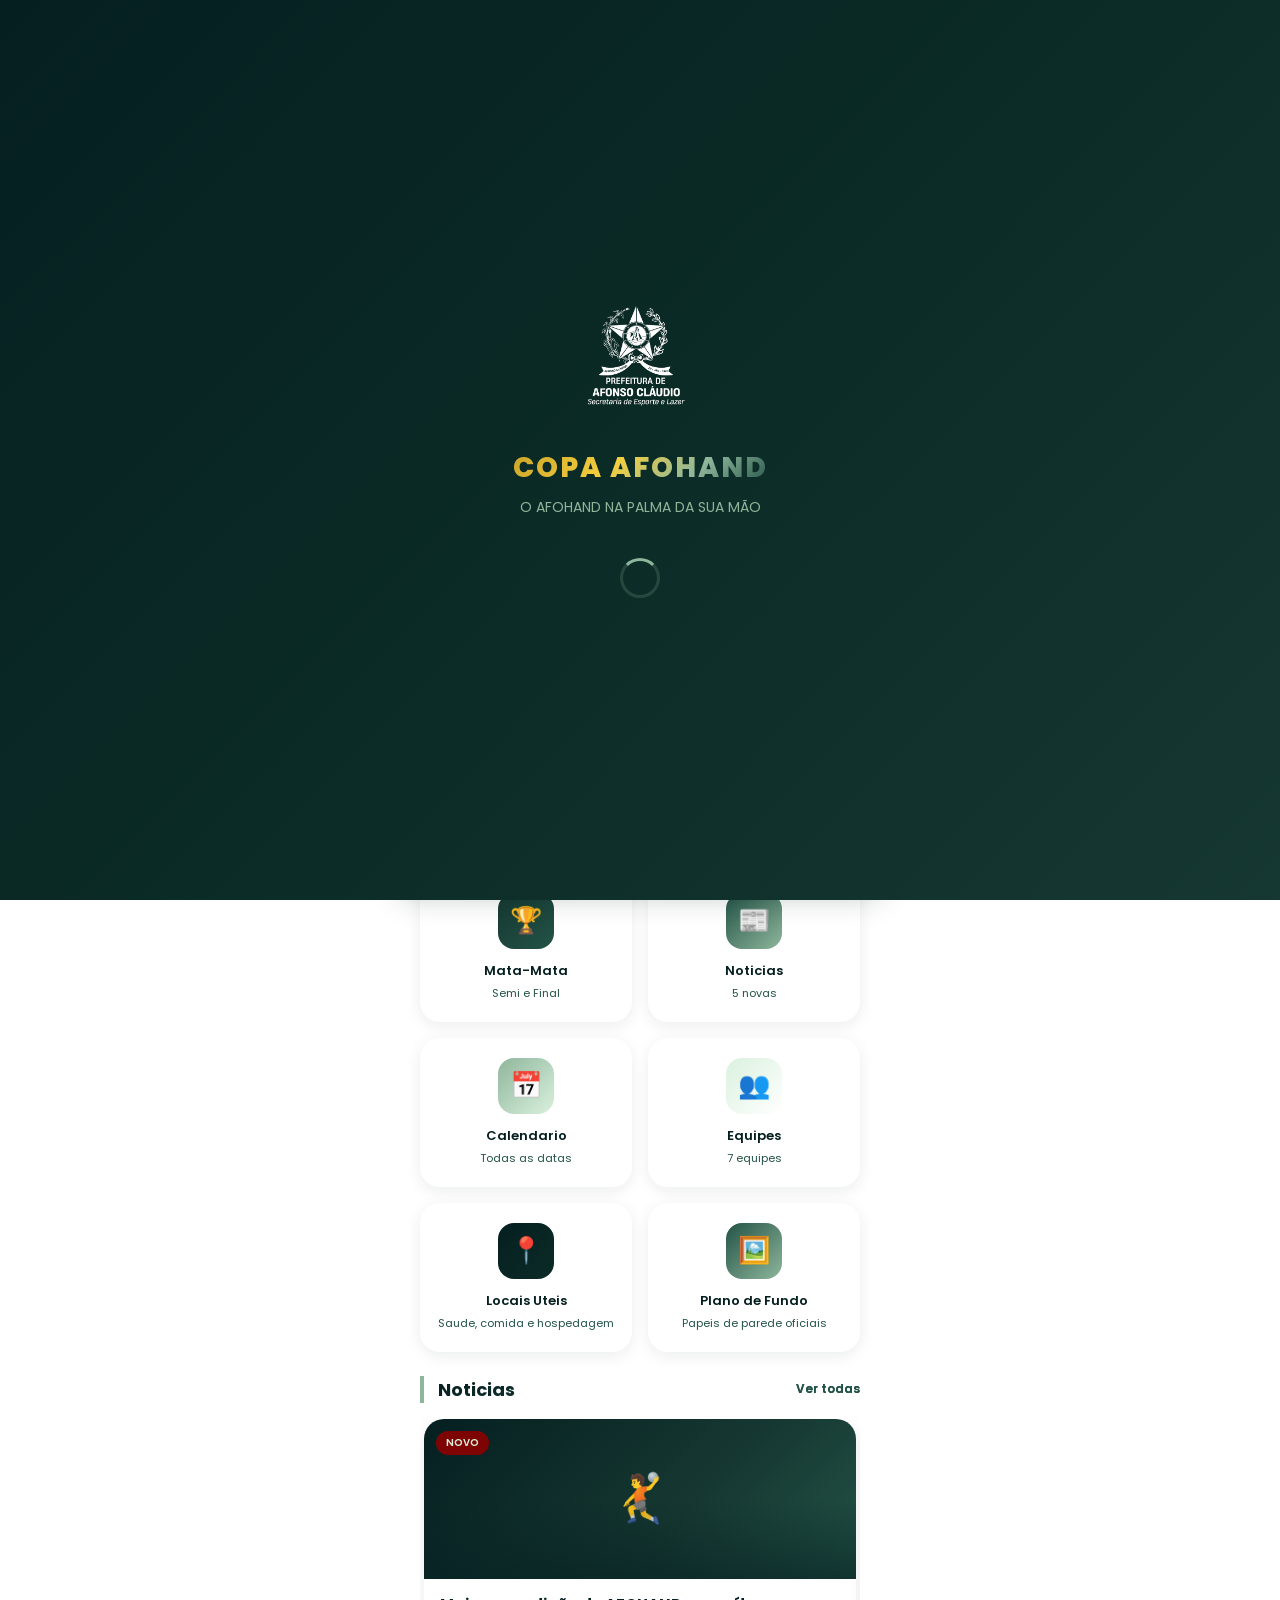
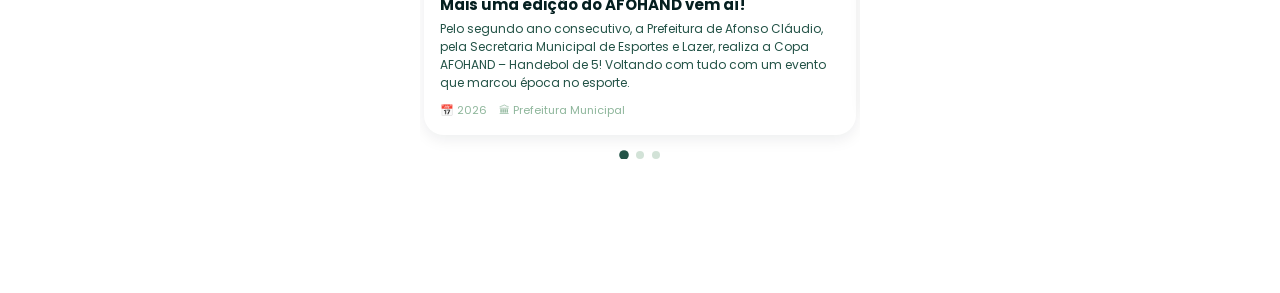
==== commit 38c01287: "feat: elenco real do Hand Iúna (masculino) na votação de Destaque da Galera Adiciona os 7 atletas in" ====
--- a/index.html
+++ b/index.html
@@ -2251,7 +2251,7 @@
     'Dragonhand':      [],
     'HandVNI':         [{num:14,nome:'Lucão'},{num:5,nome:'Warley'},{num:7,nome:'Gleidson'},{num:8,nome:'Lucas'},{num:2,nome:'Weslei'},{num:30,nome:'Davi (sábado)'},{num:1,nome:'Lucas F'},{num:4,nome:'Adobrian (domingo)'},{num:6,nome:'Yuri'},{num:9,nome:'Gabriel'},{num:11,nome:'Wandin'},{num:6,nome:'Saider'},{num:10,nome:'Juliano'}],
     'FAEG Itaguaçu':   [],
-    'Hand Iúna':       [],
+    'Hand Iúna':       [{num:11,nome:'Renan Vieira Madeira'},{num:8,nome:'Eduardo Soares'},{num:9,nome:'Leonardo Gomes'},{num:10,nome:'Cleyton Furtunato Silva'},{num:1,nome:'Wadrian Fernandes César'},{num:5,nome:'Fernando Gonçalves Barglini'},{num:6,nome:'Rhuan Castro Viana da Fonseca'}],
     'ACV Vila Velha':  [{num:6,nome:'David Ramalho'},{num:9,nome:'Arthur Souza'},{num:11,nome:'Davi Honorio'},{num:7,nome:'Jordão'},{num:13,nome:'Carlos'},{num:2,nome:'Matheus B'},{num:5,nome:'João Vitor'},{num:10,nome:'Douglas'},{num:3,nome:'Kevyn'},{num:16,nome:'Gabriel'},{num:8,nome:'Samuel'},{num:4,nome:'Lucca'},{num:88,nome:'Juan'},{num:22,nome:'Matheus Couto'}]
   },
   fem: {
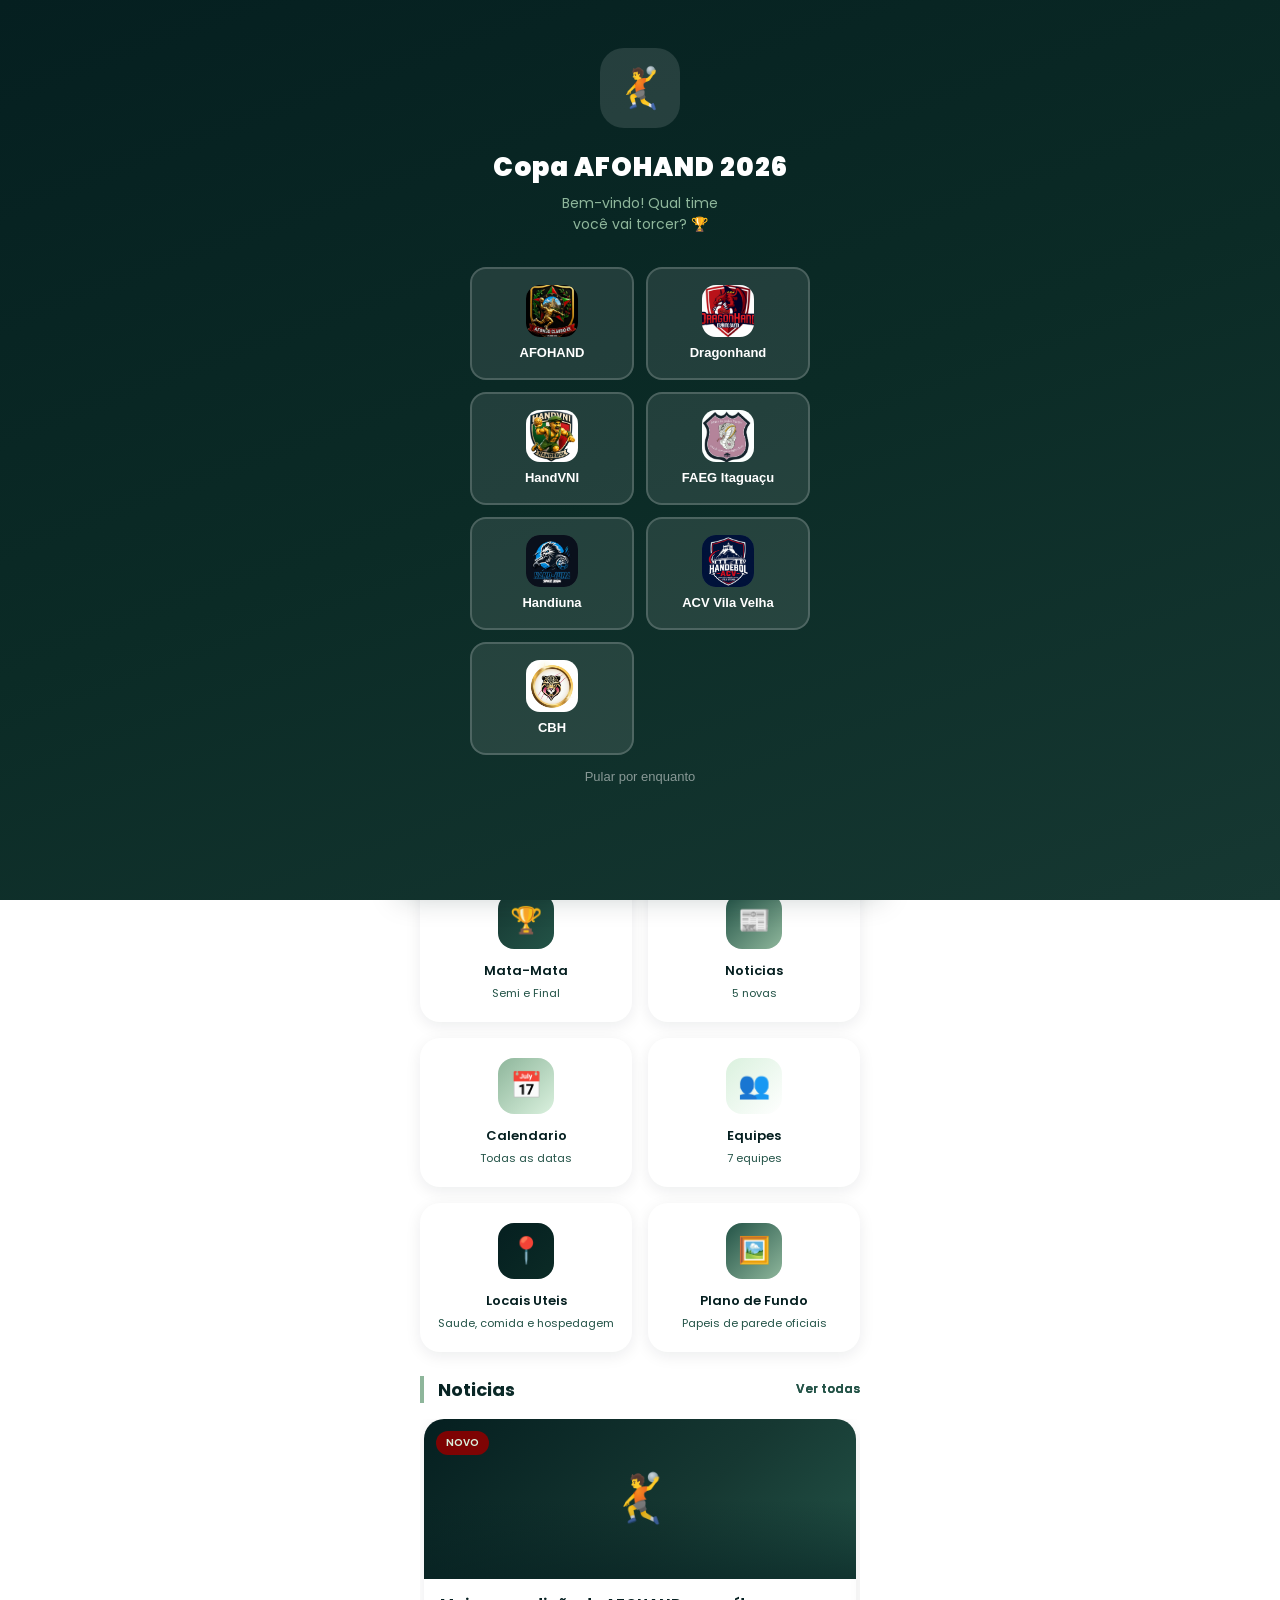
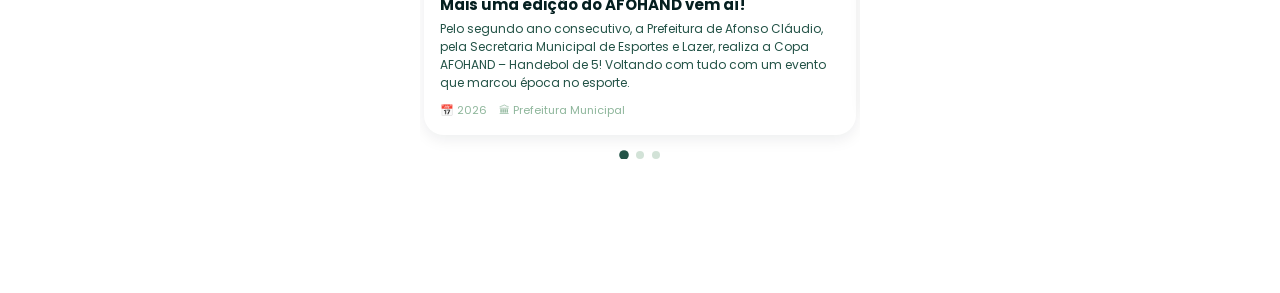
==== commit 9c515623: "feat: bloqueia Destaque da Galera até sábado 01/08/2026 10h + reset automático de votos Antes das 10" ====
--- a/index.html
+++ b/index.html
@@ -617,7 +617,7 @@
   <div style="margin-left:auto;">
     <button onclick="resetOnboarding()" style="background:rgba(255,255,255,0.15);border:none;border-radius:10px;padding:6px 10px;color:#fff;font-size:11px;cursor:pointer;">Trocar</button>
   </div>
-</div><button class="coroa-btn" onclick="openVote()">
+</div><button class="coroa-btn" id="coroaBtn" onclick="openVote()">
 &#x1F451; Destaque da Galera COROA
 </button>
 
@@ -2242,29 +2242,40 @@
 var VOTE_SHEET_ID  = SHEET_ID;
 var APPS_SCRIPT_URL = 'https://script.google.com/macros/s/AKfycbzkh_F_gOhJhLLktT7veOqGs6rDQslfRyzkbqbKNMnNMvTScRdXVkB_y715Q-Jb4_kk/exec';
 
+// Votação libera sábado 01/08/2026 às 10h (horário de Brasília = 13h UTC).
+// A troca de VOTE_SEASON força reset automático do contador de votos em
+// TODOS os dispositivos (mesmo quem já votou antes) assim que carregarem
+// a versão nova do app — não precisa limpar nada manualmente em cada celular.
+var GALERA_OPEN_DEADLINE = new Date("2026-08-01T13:00:00Z");
+var VOTE_SEASON = "2026-08-01-10h";
+
 var voteState = { naipe: 'masc', team: '', athlete: null };
 var rankingTimer = null;
 
 var ATLETAS = {
   masc: {
     'AFOHAND':         [{num:null,nome:'Diego'},{num:null,nome:'Leo'},{num:null,nome:'Júnior (pé)'},{num:null,nome:'Liocer'},{num:null,nome:'Evandro'},{num:null,nome:'Peitao'},{num:null,nome:'Leo Menezes'},{num:null,nome:'Rafael'},{num:null,nome:'Renan Giestas'},{num:null,nome:'Renan Goleiro'},{num:null,nome:'Lucas'},{num:null,nome:'Vinicius'}],
-    'Dragonhand':      [],
+    'Dragonhand':      [{num:8,nome:'Gustavo Pazini Bosa'},{num:null,nome:'Johan Luchi Lingholn'},{num:4,nome:'Miguel Berger'},{num:50,nome:'João Pedro Tamanhoni Mognato'},{num:null,nome:'Victor Rocha Casagrande'},{num:77,nome:'Ian Anderson Rodrigues'},{num:11,nome:'Enzo Schirelli Barth'},{num:45,nome:'Wendel Kosanke'},{num:null,nome:'Matheus Vilela'}],
     'HandVNI':         [{num:14,nome:'Lucão'},{num:5,nome:'Warley'},{num:7,nome:'Gleidson'},{num:8,nome:'Lucas'},{num:2,nome:'Weslei'},{num:30,nome:'Davi (sábado)'},{num:1,nome:'Lucas F'},{num:4,nome:'Adobrian (domingo)'},{num:6,nome:'Yuri'},{num:9,nome:'Gabriel'},{num:11,nome:'Wandin'},{num:6,nome:'Saider'},{num:10,nome:'Juliano'}],
-    'FAEG Itaguaçu':   [],
-    'Hand Iúna':       [{num:11,nome:'Renan Vieira Madeira'},{num:8,nome:'Eduardo Soares'},{num:9,nome:'Leonardo Gomes'},{num:10,nome:'Cleyton Furtunato Silva'},{num:1,nome:'Wadrian Fernandes César'},{num:5,nome:'Fernando Gonçalves Barglini'},{num:6,nome:'Rhuan Castro Viana da Fonseca'}],
+    'FAEG Itaguaçu':   [{num:1,nome:'Lázaro Zanotti Mattedi'},{num:2,nome:'Ruan Lázaro Hell Tavares'},{num:3,nome:'Caio Trabach Noemeg'},{num:4,nome:'Eduardo Silva Marquez'},{num:5,nome:'Thiago de Souza Cavedo'},{num:6,nome:'André Luís Santos de Lima'},{num:7,nome:'Antônio Vitor Adamkosky Botti'},{num:8,nome:'Kayky Cavedo da Silva'},{num:9,nome:'Marcelo Otavio Loterio Penitente'},{num:10,nome:'Gabriel dos Santos Tineli'},{num:11,nome:'Anthony Avancini Rios'},{num:12,nome:'Fabrício Santos Pereira Júnior'},{num:13,nome:'Antonio Rivaldo da Silva'}],
+    'Hand Iúna':       [{num:11,nome:'Renan Vieira Madeira'},{num:8,nome:'Eduardo Soares'},{num:9,nome:'Leonardo Gomes'},{num:10,nome:'Cleyton Furtunato Silva'},{num:1,nome:'Wadrian Fernandes César'},{num:5,nome:'Fernando Gonçalves Barglini'},{num:6,nome:'Rhuan Castro Viana da Fonseca'},{num:12,nome:'Amaury Oliveira Paulino Junior'}],
     'ACV Vila Velha':  [{num:6,nome:'David Ramalho'},{num:9,nome:'Arthur Souza'},{num:11,nome:'Davi Honorio'},{num:7,nome:'Jordão'},{num:13,nome:'Carlos'},{num:2,nome:'Matheus B'},{num:5,nome:'João Vitor'},{num:10,nome:'Douglas'},{num:3,nome:'Kevyn'},{num:16,nome:'Gabriel'},{num:8,nome:'Samuel'},{num:4,nome:'Lucca'},{num:88,nome:'Juan'},{num:22,nome:'Matheus Couto'}]
   },
   fem: {
-    'CBH':             [],
-    'Dragonhand':      [],
+    'CBH':             [{num:7,nome:'Marinara'},{num:2,nome:'Ranyella'},{num:77,nome:'Livia'},{num:8,nome:'Ianca'},{num:5,nome:'Hynara'},{num:1,nome:'Lara'},{num:21,nome:'Fabi'},{num:11,nome:'Sergiane'},{num:4,nome:'Ana'}],
+    'Dragonhand':      [{num:3,nome:'Ana Livia Sancio Scachetti'},{num:16,nome:'Kamilly Postay Gazzolli'},{num:15,nome:'Kamylle Fink Groberio'},{num:4,nome:'Mayra Moraes Lodi Angeli'},{num:11,nome:'Luara Barcellos Aliprandi'},{num:9,nome:'Julia Barbosa Souza'},{num:14,nome:'Thaíssa Lomeu Braun'},{num:10,nome:'Giovanna De Oliveira Fudcheller'},{num:18,nome:'Thaila Lomeu Braun'},{num:12,nome:'Suria da Silva dos Santos'},{num:1,nome:'Maria Luiza Pozzatti Stinghel'}],
     'HandVNI':         [],
-    'FAEG Itaguaçu':   [],
-    'Hand Iúna':       [],
+    'FAEG Itaguaçu':   [{num:1,nome:'Thaissa Fernandes Alves Santos'},{num:2,nome:'Beatriz Azevedo Rodrigues'},{num:3,nome:'Luísa Caitano Rosa'},{num:4,nome:'Louisy Demoner Vedova'},{num:5,nome:'Isadora Benevides'},{num:6,nome:'Rafaela Sesana Correa Gaigher'},{num:7,nome:'Maria Luiza Donadia Engel'},{num:8,nome:'Soraya Neres Oliveira'},{num:9,nome:'Letícia de Oliveira Freitas'},{num:10,nome:"Samara Del' Negri Mohem"},{num:11,nome:'Anna Lyvia Damacena'},{num:12,nome:'Lara Ferreira Batista'}],
+    'Hand Iúna':       [{num:2,nome:'Maria Guadalupe'},{num:3,nome:'Iasmin Valentim'},{num:4,nome:'Kayslaine Aleixo'},{num:12,nome:'Ana Carolina'},{num:14,nome:'Lorrayne Muniz'}],
     'ACV Vila Velha':  [{num:14,nome:'Vitória Bottas'},{num:12,nome:'Angelina Queiroz'},{num:2,nome:'Thamires Galhardo'},{num:9,nome:'Kissila Aurea'},{num:17,nome:'Maria Eduarda'},{num:11,nome:'Emilly Raibeiro'},{num:7,nome:'Dieniffer Ferreira'},{num:8,nome:'Júlia Batista'},{num:3,nome:'Daynna Rufino'},{num:5,nome:'Paola'},{num:4,nome:'Luana Chaves'},{num:6,nome:'Ana Luiza Salles'}]
   }
 };
 
 function openVote() {
+  if (new Date() < GALERA_OPEN_DEADLINE) {
+    showToast('🔒 Destaque da Galera libera sábado (01/08) às 10h. Fique ligado!');
+    return;
+  }
   document.getElementById('voteModal').classList.add('open');
   document.body.style.overflow = 'hidden';
   voteState.naipe = 'masc'; voteState.team = ''; voteState.athlete = null;
@@ -2308,7 +2319,28 @@
   renderVoteForm();
 }
 
-function getUsedVotes() { return parseInt(localStorage.getItem('afohand_vote_count')||'0'); }
+function getUsedVotes() {
+  if (localStorage.getItem('afohand_vote_season') !== VOTE_SEASON) {
+    localStorage.setItem('afohand_vote_season', VOTE_SEASON);
+    localStorage.setItem('afohand_vote_count', '0');
+    return 0;
+  }
+  return parseInt(localStorage.getItem('afohand_vote_count')||'0');
+}
+
+function updateCoroaBtnState() {
+  var btn = document.getElementById('coroaBtn');
+  if (!btn) return;
+  if (new Date() < GALERA_OPEN_DEADLINE) {
+    btn.innerHTML = '&#x1F512; Destaque da Galera — libera sáb 01/08 às 10h';
+    btn.style.opacity = '.75';
+  } else {
+    btn.innerHTML = '&#x1F451; Destaque da Galera COROA';
+    btn.style.opacity = '1';
+  }
+}
+document.addEventListener('DOMContentLoaded', updateCoroaBtnState);
+setInterval(updateCoroaBtnState, 30000);
 
 function renderVoteForm() {
   var used = getUsedVotes();
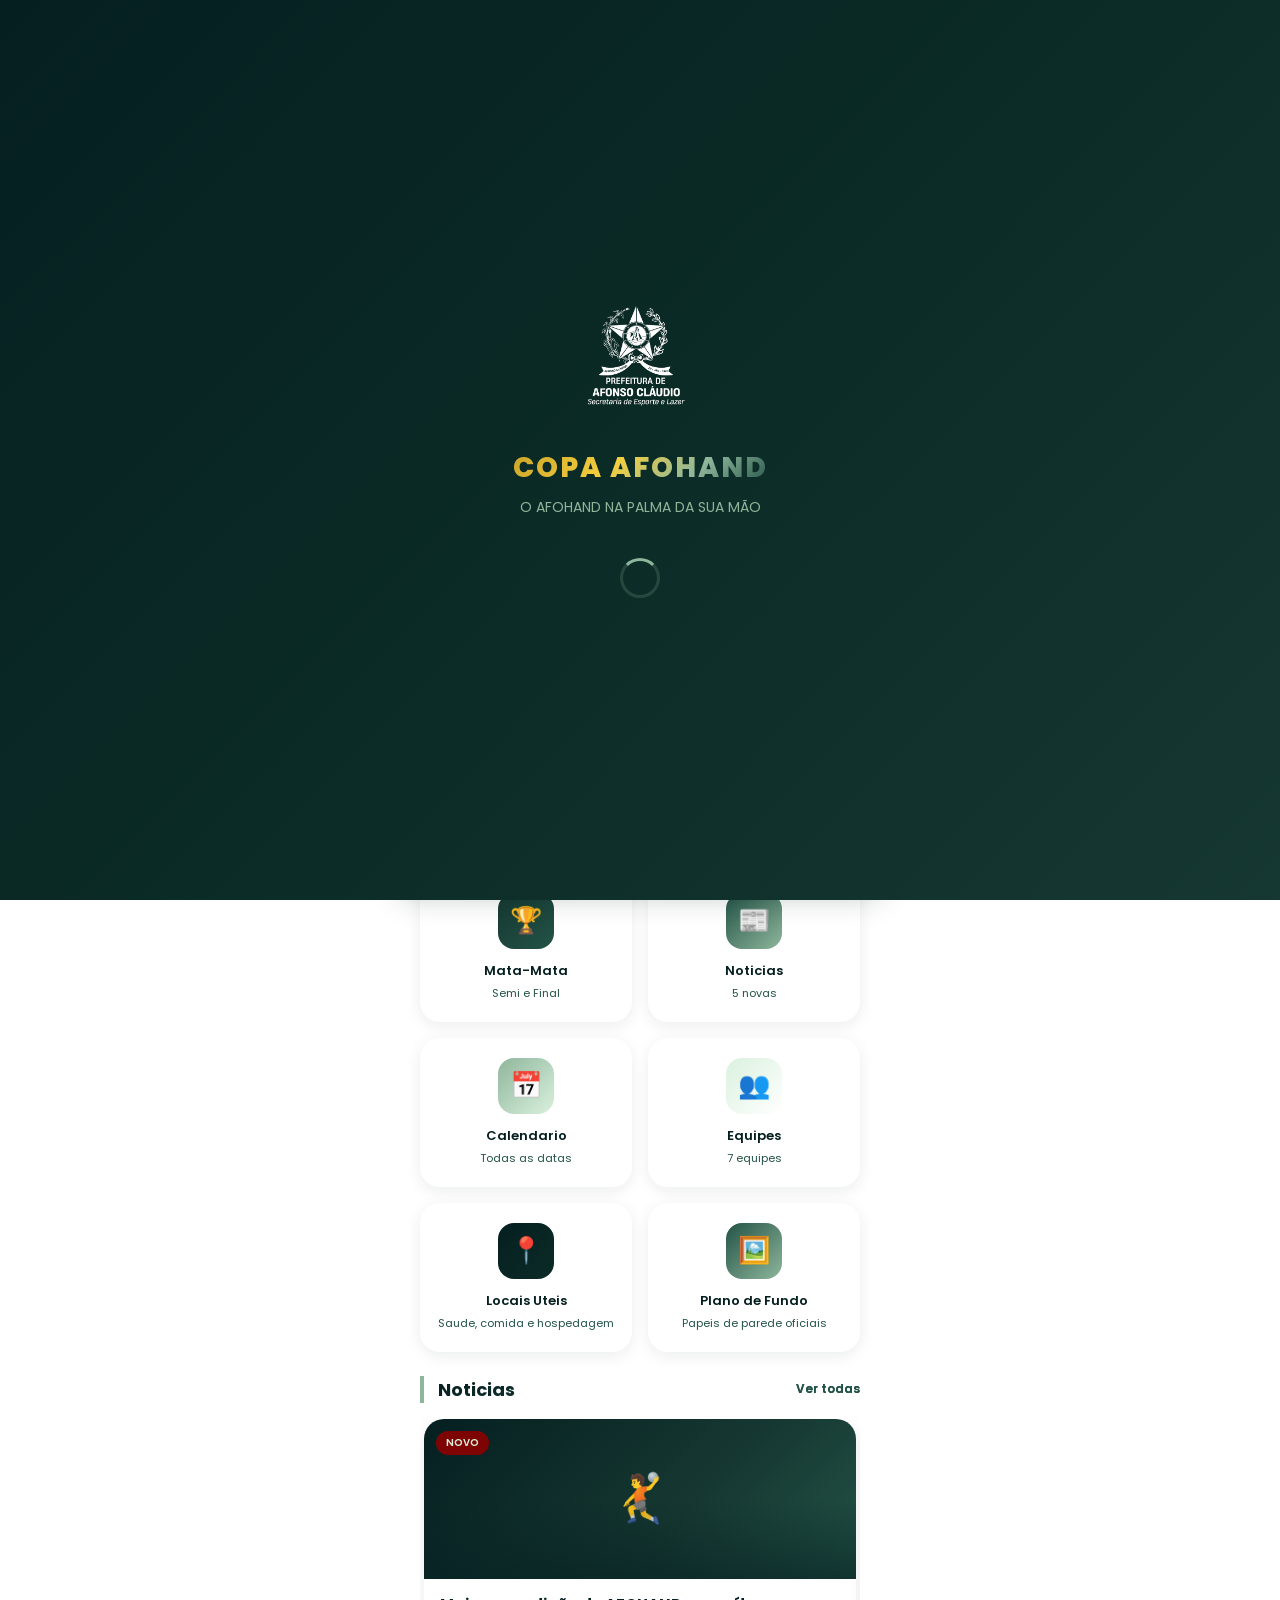
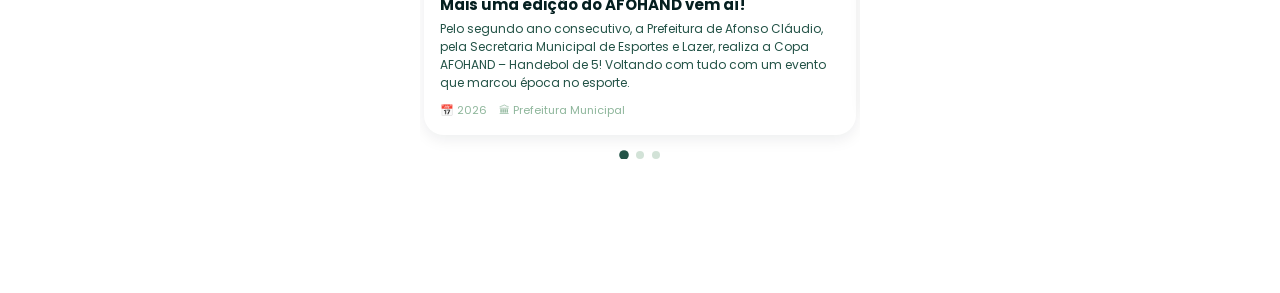
==== commit 7381bc17: "fix: corrige nome do time feminino do AFOHAND — CHb (estava Cbh/CBH) Atualizado em todo lugar que re" ====
--- a/index.html
+++ b/index.html
@@ -1228,9 +1228,9 @@
     <span class="onboarding-team-logo"><img src="logo-acv.jpg" onerror="this.parentElement.textContent='🛡️'"></span>
     <span class="onboarding-team-name">ACV Vila Velha</span>
   </button>
-  <button class="onboarding-team-btn" onclick="selectOnboardingTeam(this,'CBH','logo-cbh.jpg')">
+  <button class="onboarding-team-btn" onclick="selectOnboardingTeam(this,'CHb','logo-cbh.jpg')">
     <span class="onboarding-team-logo"><img src="logo-cbh.jpg" onerror="this.parentElement.textContent='🐆'"></span>
-    <span class="onboarding-team-name">CBH</span>
+    <span class="onboarding-team-name">CHb</span>
   </button>
 </div>
 <button class="onboarding-confirm" id="onboardingConfirm" onclick="confirmOnboarding()">Entrar no app ➜</button>
@@ -1393,9 +1393,9 @@
 </div>
 
 <div style="display:flex;align-items:center;gap:14px;padding:14px 0;">
-<img src="logo-cbh.jpg" alt="CBH" style="width:48px;height:48px;border-radius:14px;object-fit:cover;flex-shrink:0;">
+<img src="logo-cbh.jpg" alt="CHb" style="width:48px;height:48px;border-radius:14px;object-fit:cover;flex-shrink:0;">
 <div>
-<div style="font-weight:700;font-size:15px;">CBH</div>
+<div style="font-weight:700;font-size:15px;">CHb</div>
 <div style="font-size:12px;color:var(--text-light);">Equipe Feminina</div>
 </div>
 <div style="margin-left:auto;background:#d1fae5;color:var(--success);font-size:11px;font-weight:600;padding:4px 10px;border-radius:20px;">Confirmado</div>
@@ -1660,9 +1660,9 @@
       { teams:['ACV','HANDIUNA'],        hora:'17:30' }
     ],
     B: [
-      { teams:['CBH','HANDVNI'], hora:'10:30' },
+      { teams:['CHB','HANDVNI'], hora:'10:30' },
       { teams:['HANDVNI','FAEG'], hora:'15:50' },
-      { teams:['CBH','FAEG'],    hora:'19:10' }
+      { teams:['CHB','FAEG'],    hora:'19:10' }
     ]
   }
 };
@@ -1729,7 +1729,7 @@
 // ── CARREGA DADOS DA PLANILHA ──────────────────────────
 // No feminino a equipe Afonso Cláudio foi substituída pela CBH;
 // traduz o nome caso a planilha ainda traga o antigo
-var FEM_RENAME = { 'AFONSOCLAUDIO': 'CBH', 'AFOHAND': 'CBH' };
+var FEM_RENAME = { 'AFONSOCLAUDIO': 'CHb', 'AFOHAND': 'CHb', 'CBH': 'CHb' };
 function femName(nome) {
   return FEM_RENAME[normTeam(nome)] || nome;
 }
@@ -2262,7 +2262,7 @@
     'ACV Vila Velha':  [{num:6,nome:'David Ramalho'},{num:9,nome:'Arthur Souza'},{num:11,nome:'Davi Honorio'},{num:7,nome:'Jordão'},{num:13,nome:'Carlos'},{num:2,nome:'Matheus B'},{num:5,nome:'João Vitor'},{num:10,nome:'Douglas'},{num:3,nome:'Kevyn'},{num:16,nome:'Gabriel'},{num:8,nome:'Samuel'},{num:4,nome:'Lucca'},{num:88,nome:'Juan'},{num:22,nome:'Matheus Couto'}]
   },
   fem: {
-    'CBH':             [{num:7,nome:'Marinara'},{num:2,nome:'Ranyella'},{num:77,nome:'Livia'},{num:8,nome:'Ianca'},{num:5,nome:'Hynara'},{num:1,nome:'Lara'},{num:21,nome:'Fabi'},{num:11,nome:'Sergiane'},{num:4,nome:'Ana'}],
+    'CHb':             [{num:7,nome:'Marinara'},{num:2,nome:'Ranyella'},{num:77,nome:'Livia'},{num:8,nome:'Ianca'},{num:5,nome:'Hynara'},{num:1,nome:'Lara'},{num:21,nome:'Fabi'},{num:11,nome:'Sergiane'},{num:4,nome:'Ana'}],
     'Dragonhand':      [{num:3,nome:'Ana Livia Sancio Scachetti'},{num:16,nome:'Kamilly Postay Gazzolli'},{num:15,nome:'Kamylle Fink Groberio'},{num:4,nome:'Mayra Moraes Lodi Angeli'},{num:11,nome:'Luara Barcellos Aliprandi'},{num:9,nome:'Julia Barbosa Souza'},{num:14,nome:'Thaíssa Lomeu Braun'},{num:10,nome:'Giovanna De Oliveira Fudcheller'},{num:18,nome:'Thaila Lomeu Braun'},{num:12,nome:'Suria da Silva dos Santos'},{num:1,nome:'Maria Luiza Pozzatti Stinghel'}],
     'HandVNI':         [],
     'FAEG Itaguaçu':   [{num:1,nome:'Thaissa Fernandes Alves Santos'},{num:2,nome:'Beatriz Azevedo Rodrigues'},{num:3,nome:'Luísa Caitano Rosa'},{num:4,nome:'Louisy Demoner Vedova'},{num:5,nome:'Isadora Benevides'},{num:6,nome:'Rafaela Sesana Correa Gaigher'},{num:7,nome:'Maria Luiza Donadia Engel'},{num:8,nome:'Soraya Neres Oliveira'},{num:9,nome:'Letícia de Oliveira Freitas'},{num:10,nome:"Samara Del' Negri Mohem"},{num:11,nome:'Anna Lyvia Damacena'},{num:12,nome:'Lara Ferreira Batista'}],
